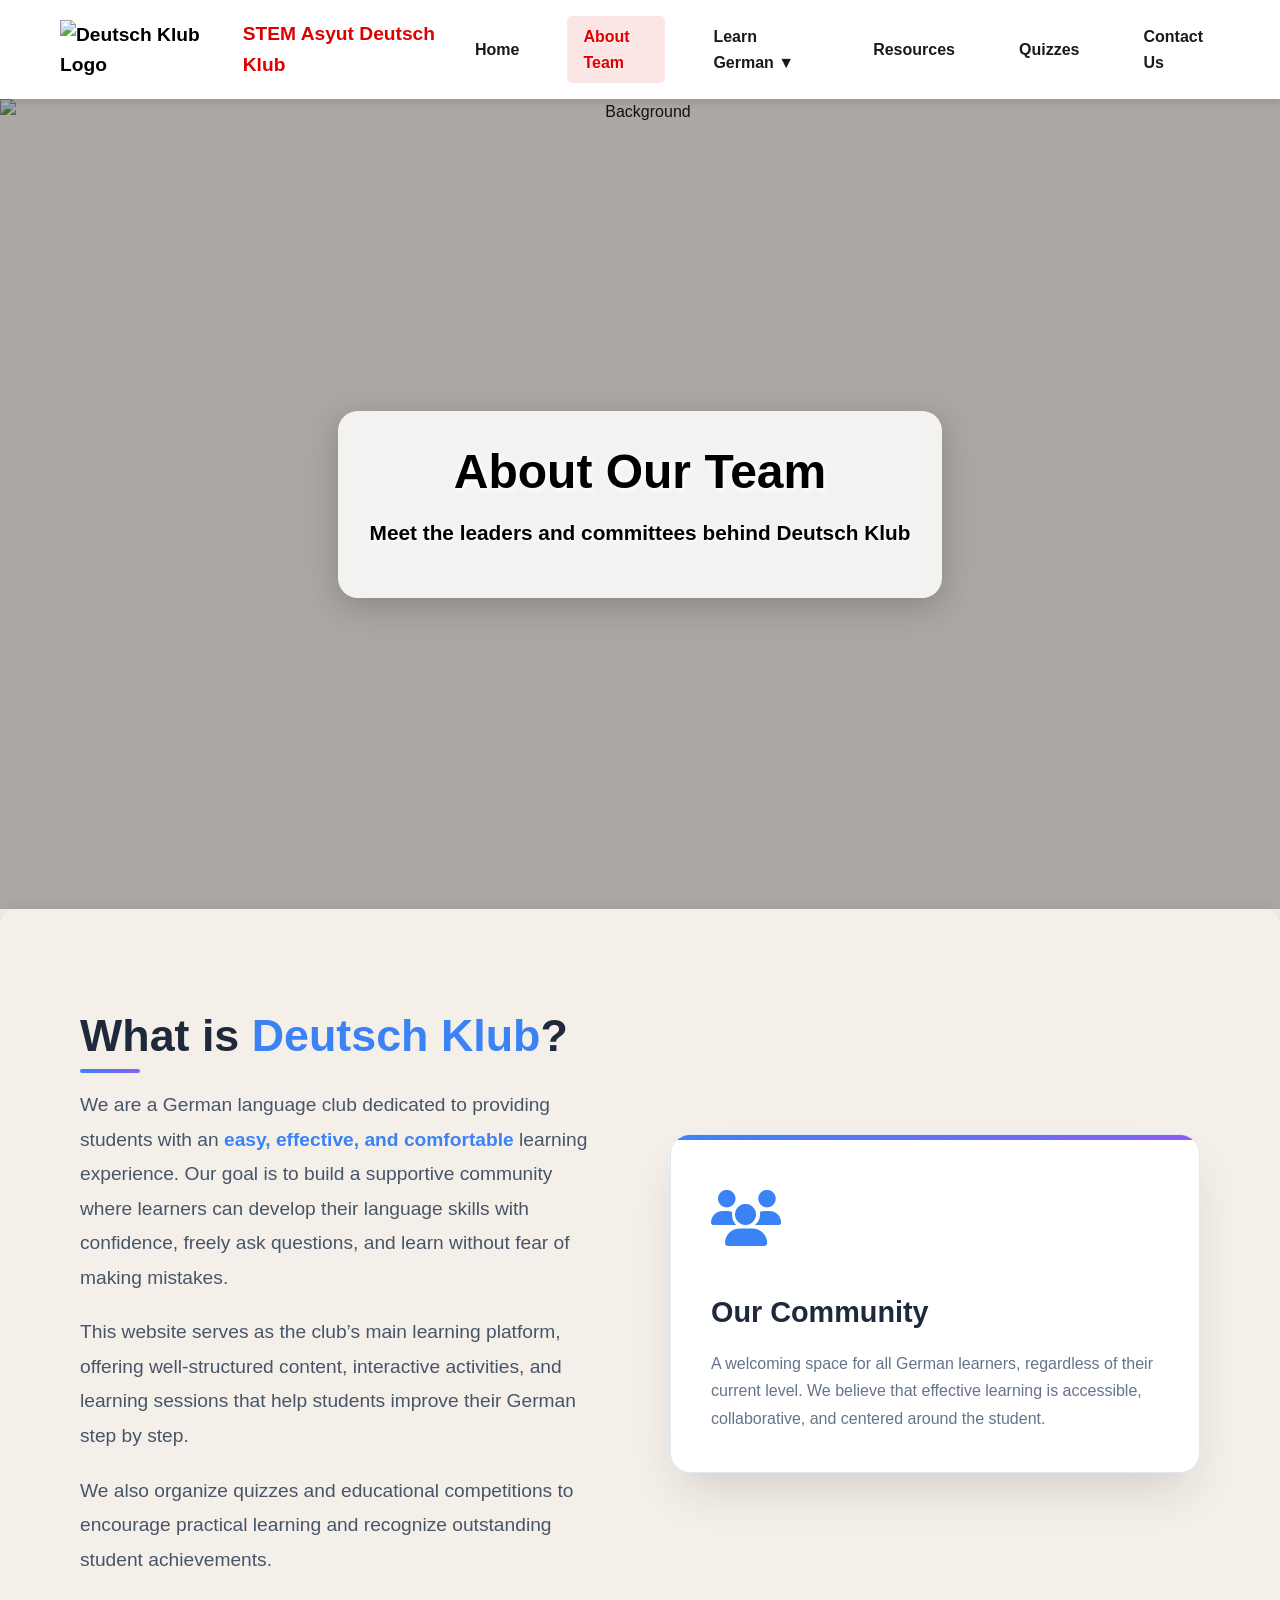
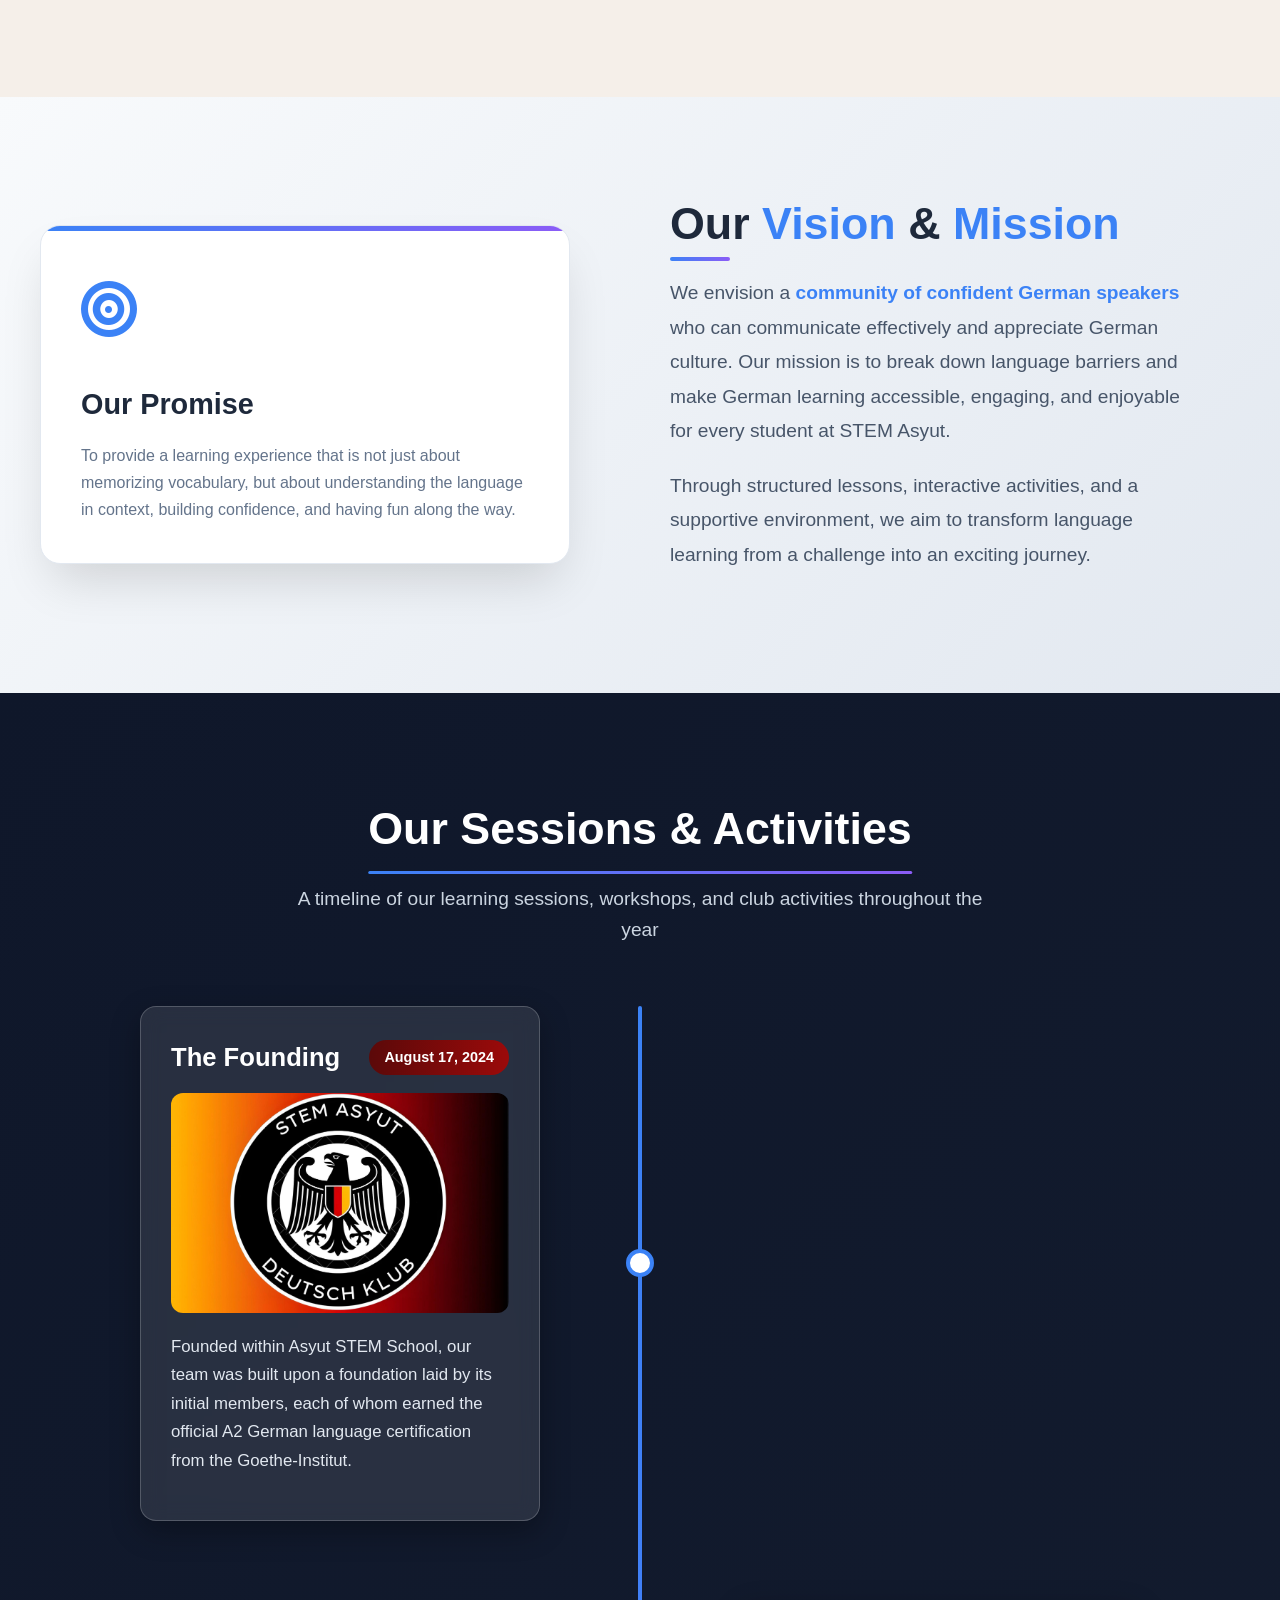
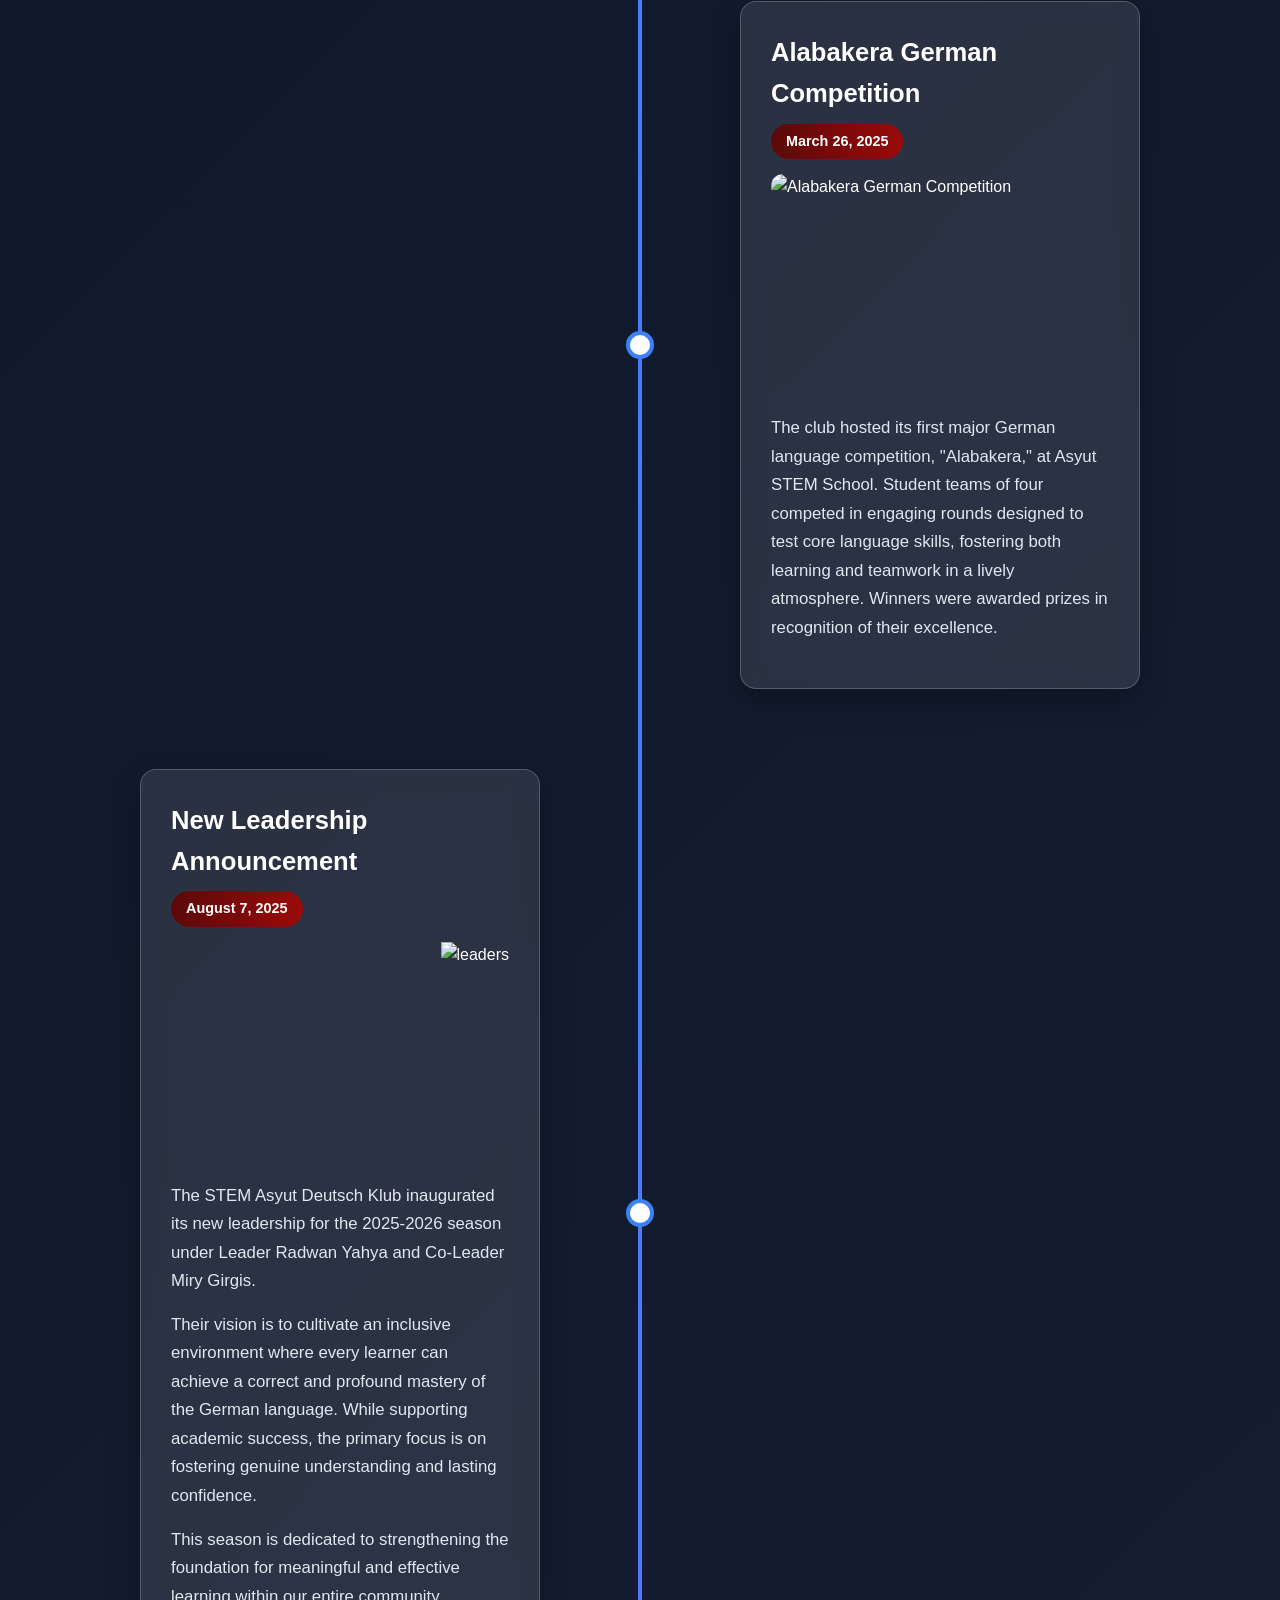
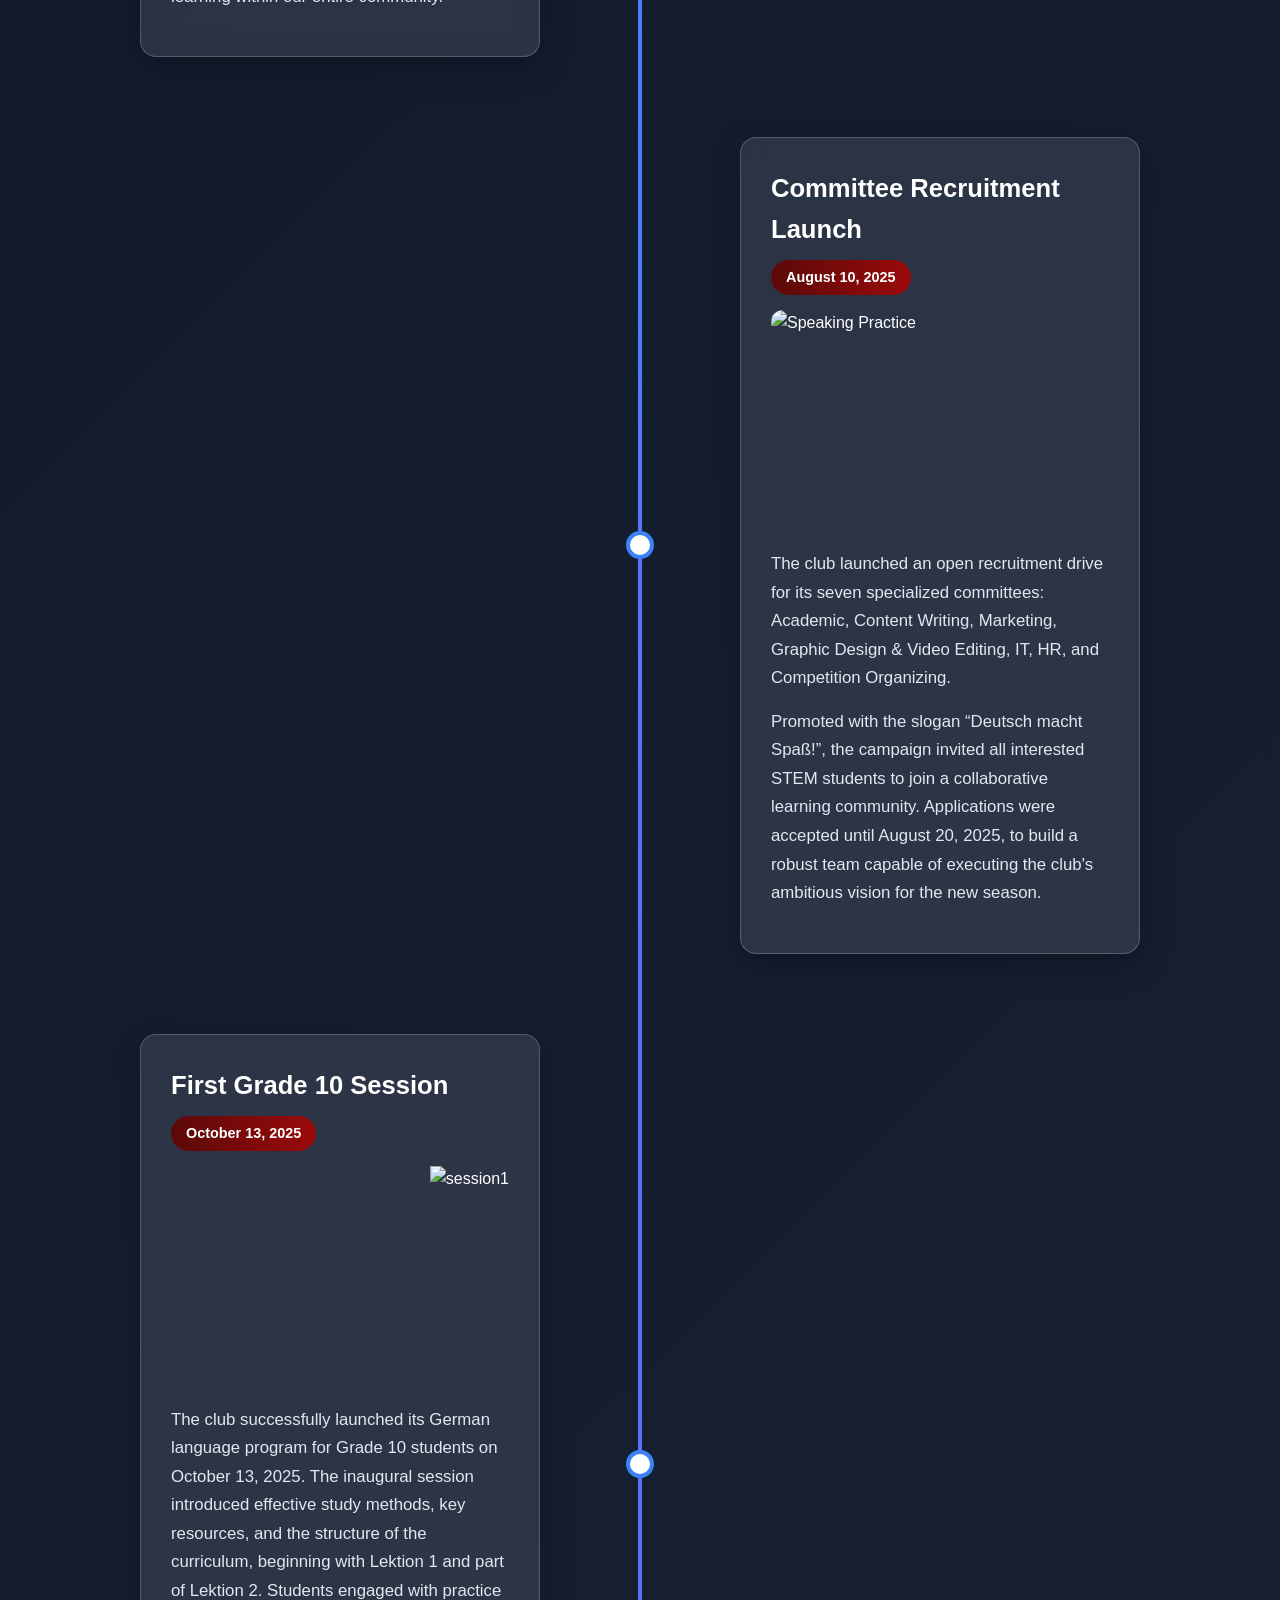
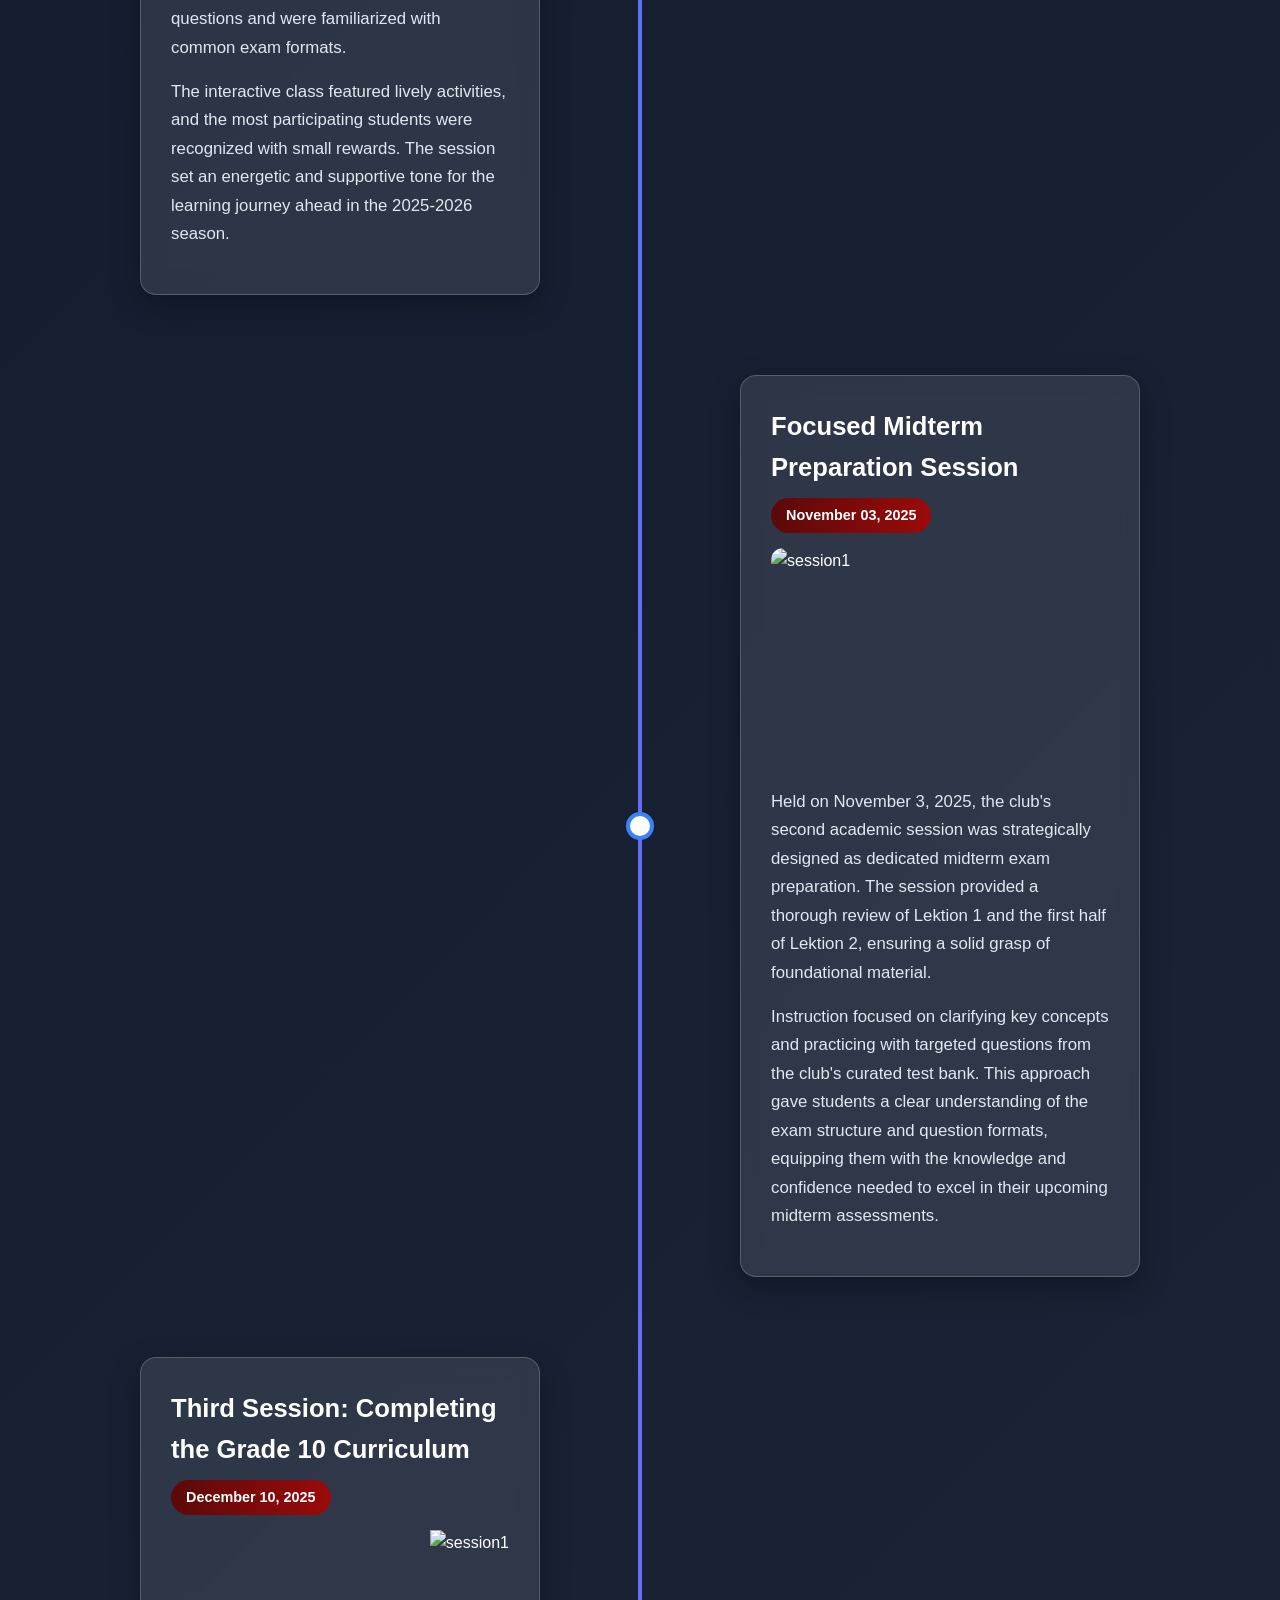
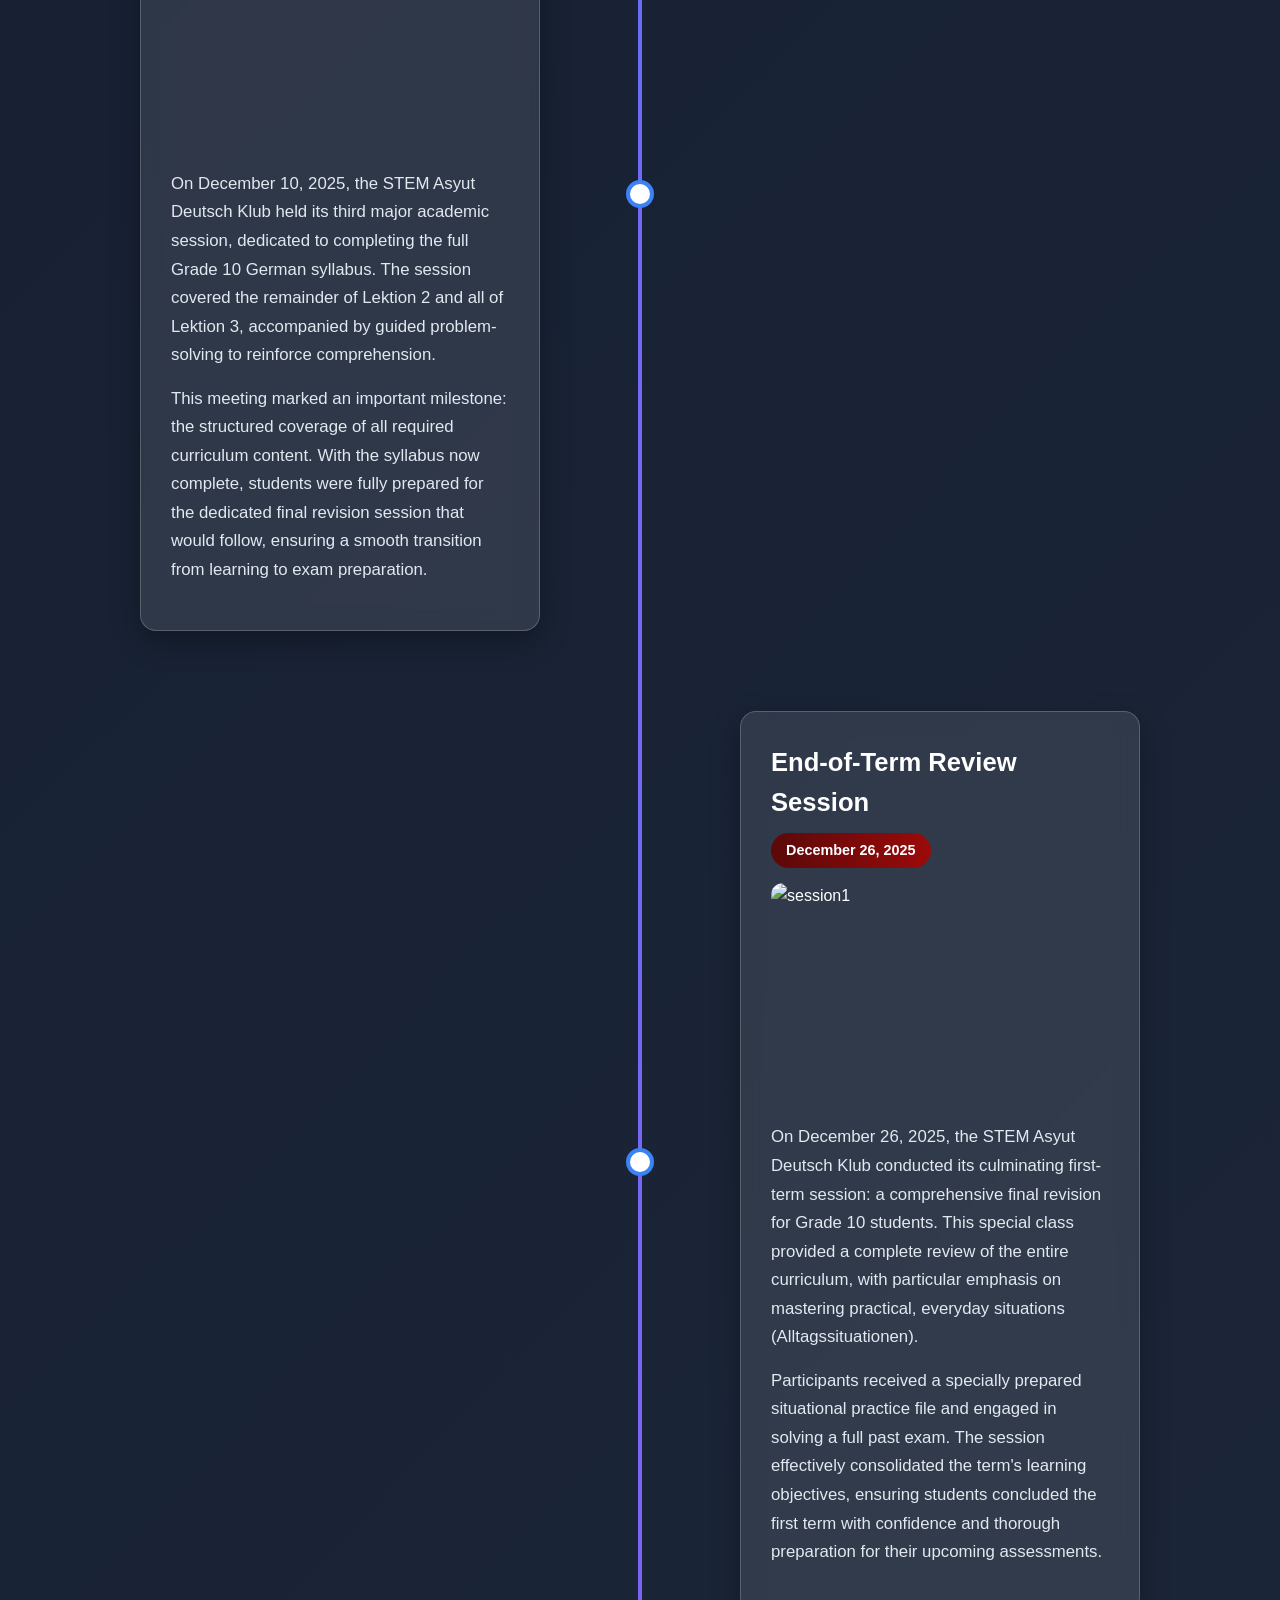
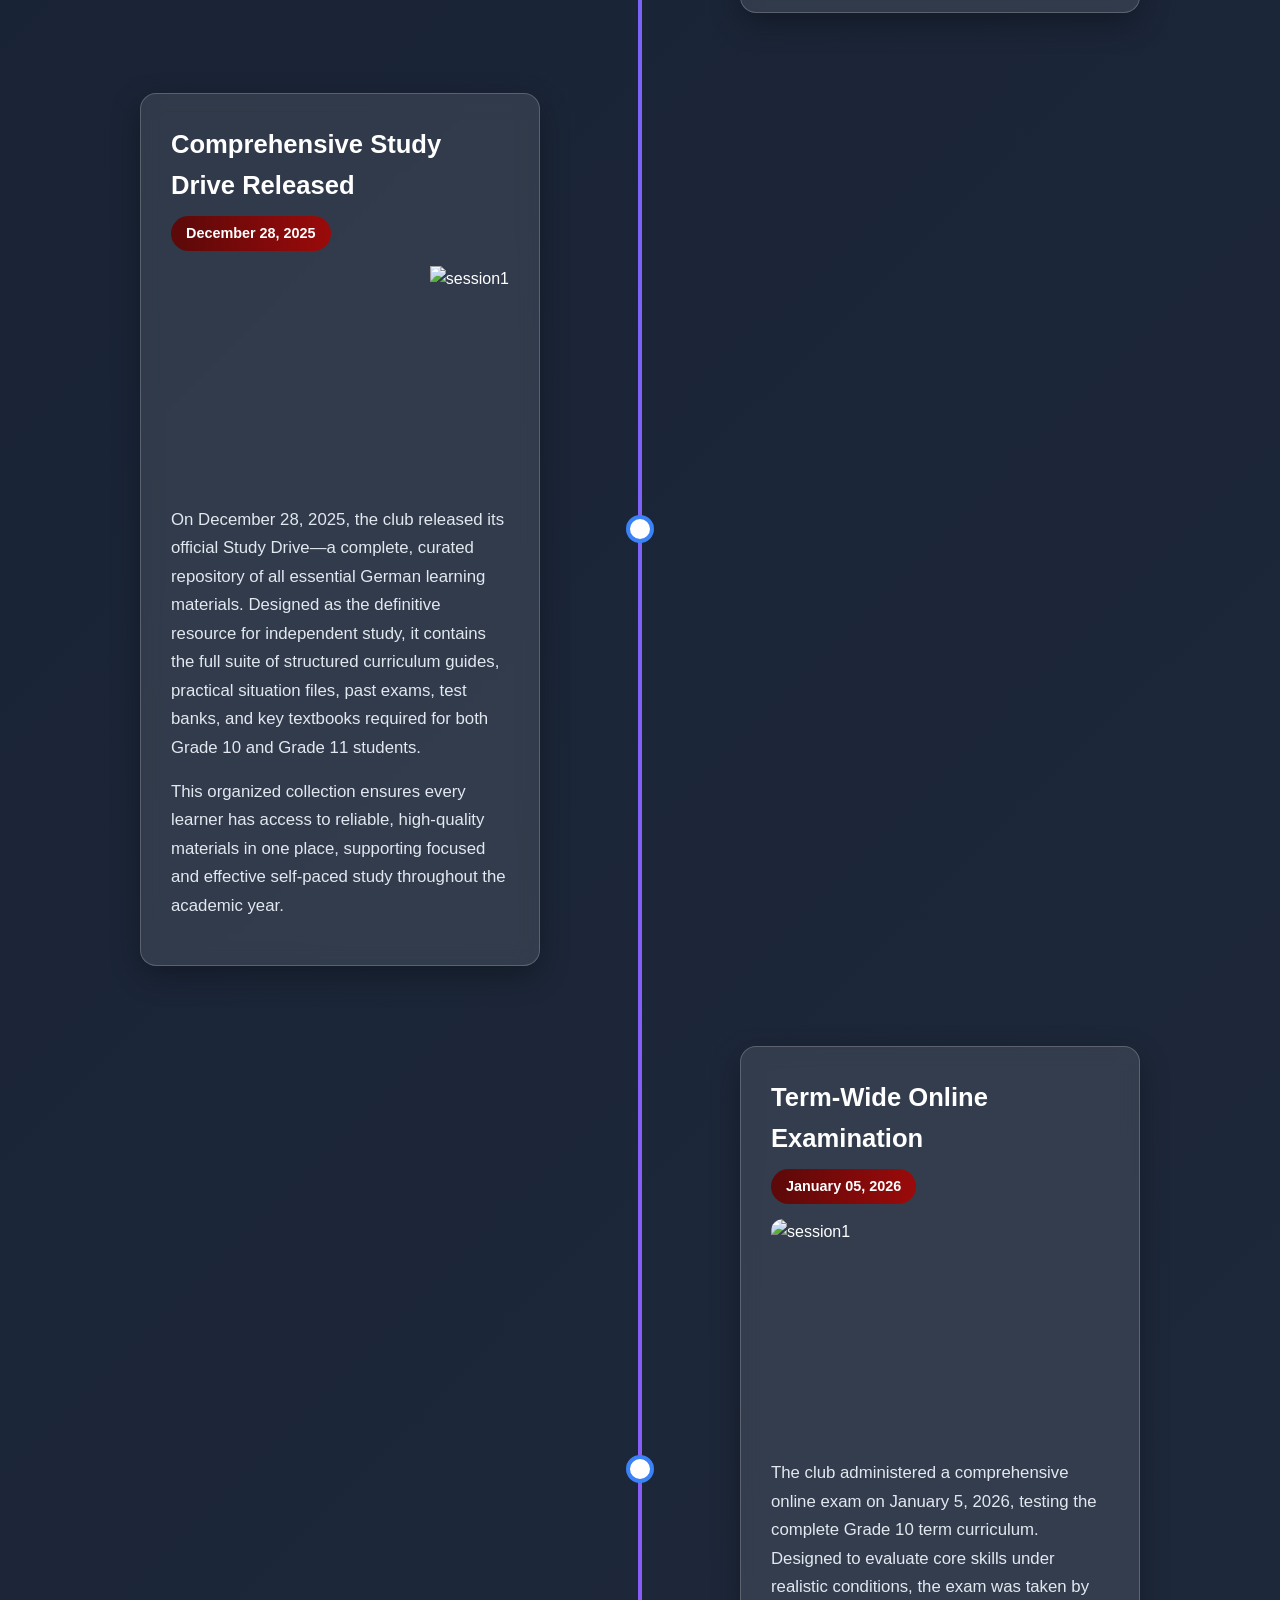
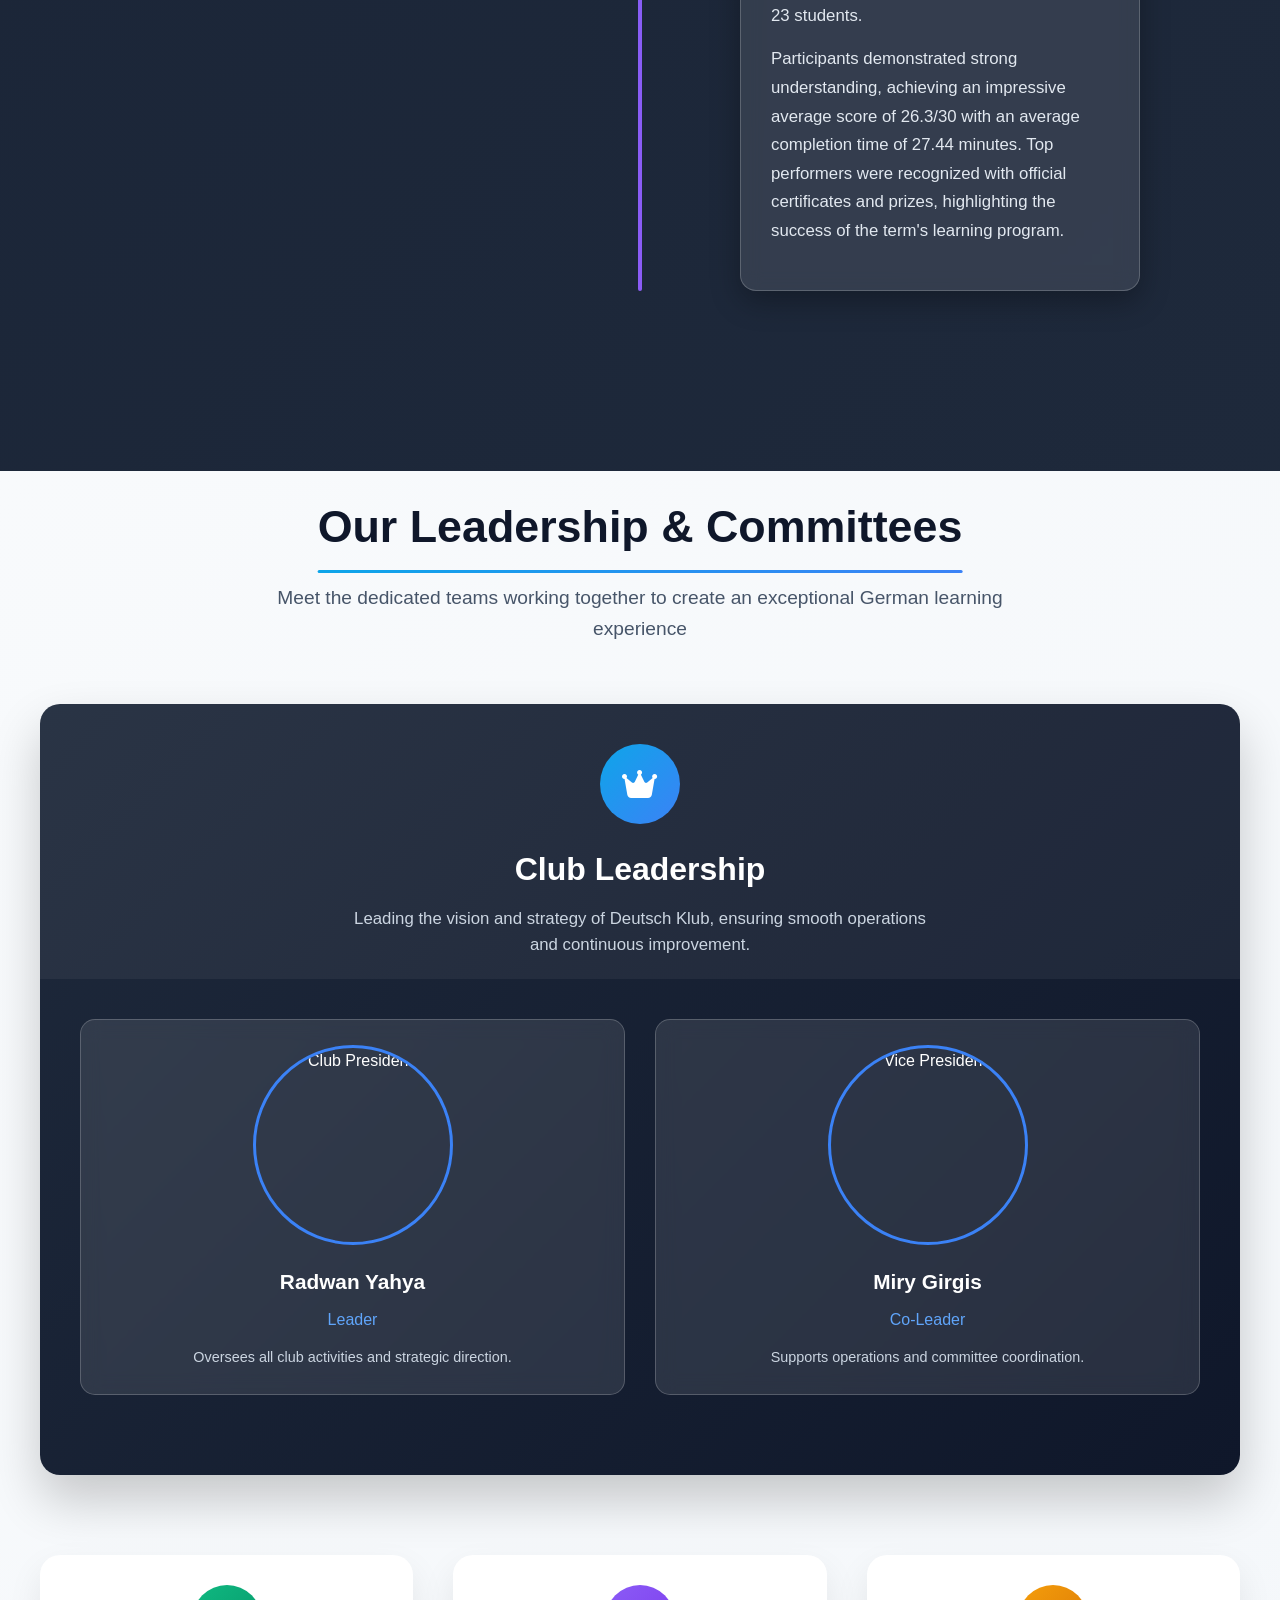
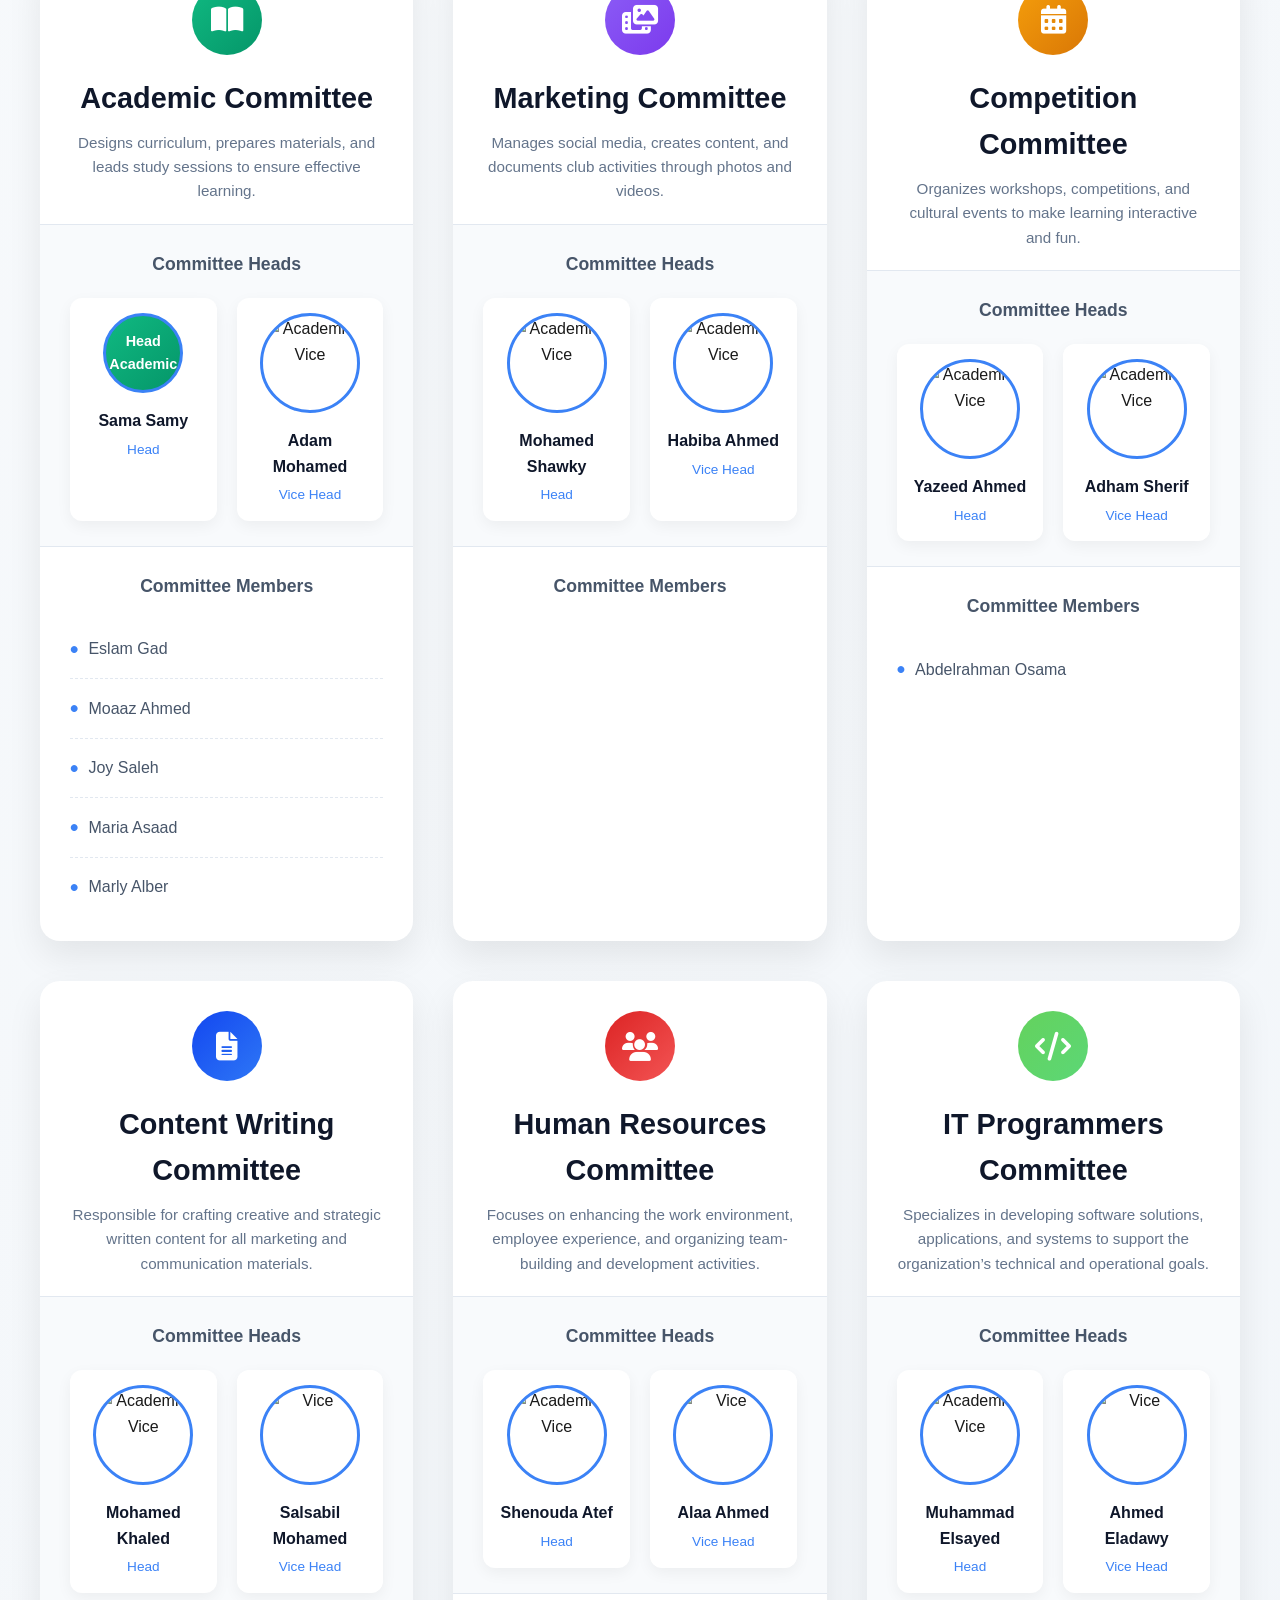
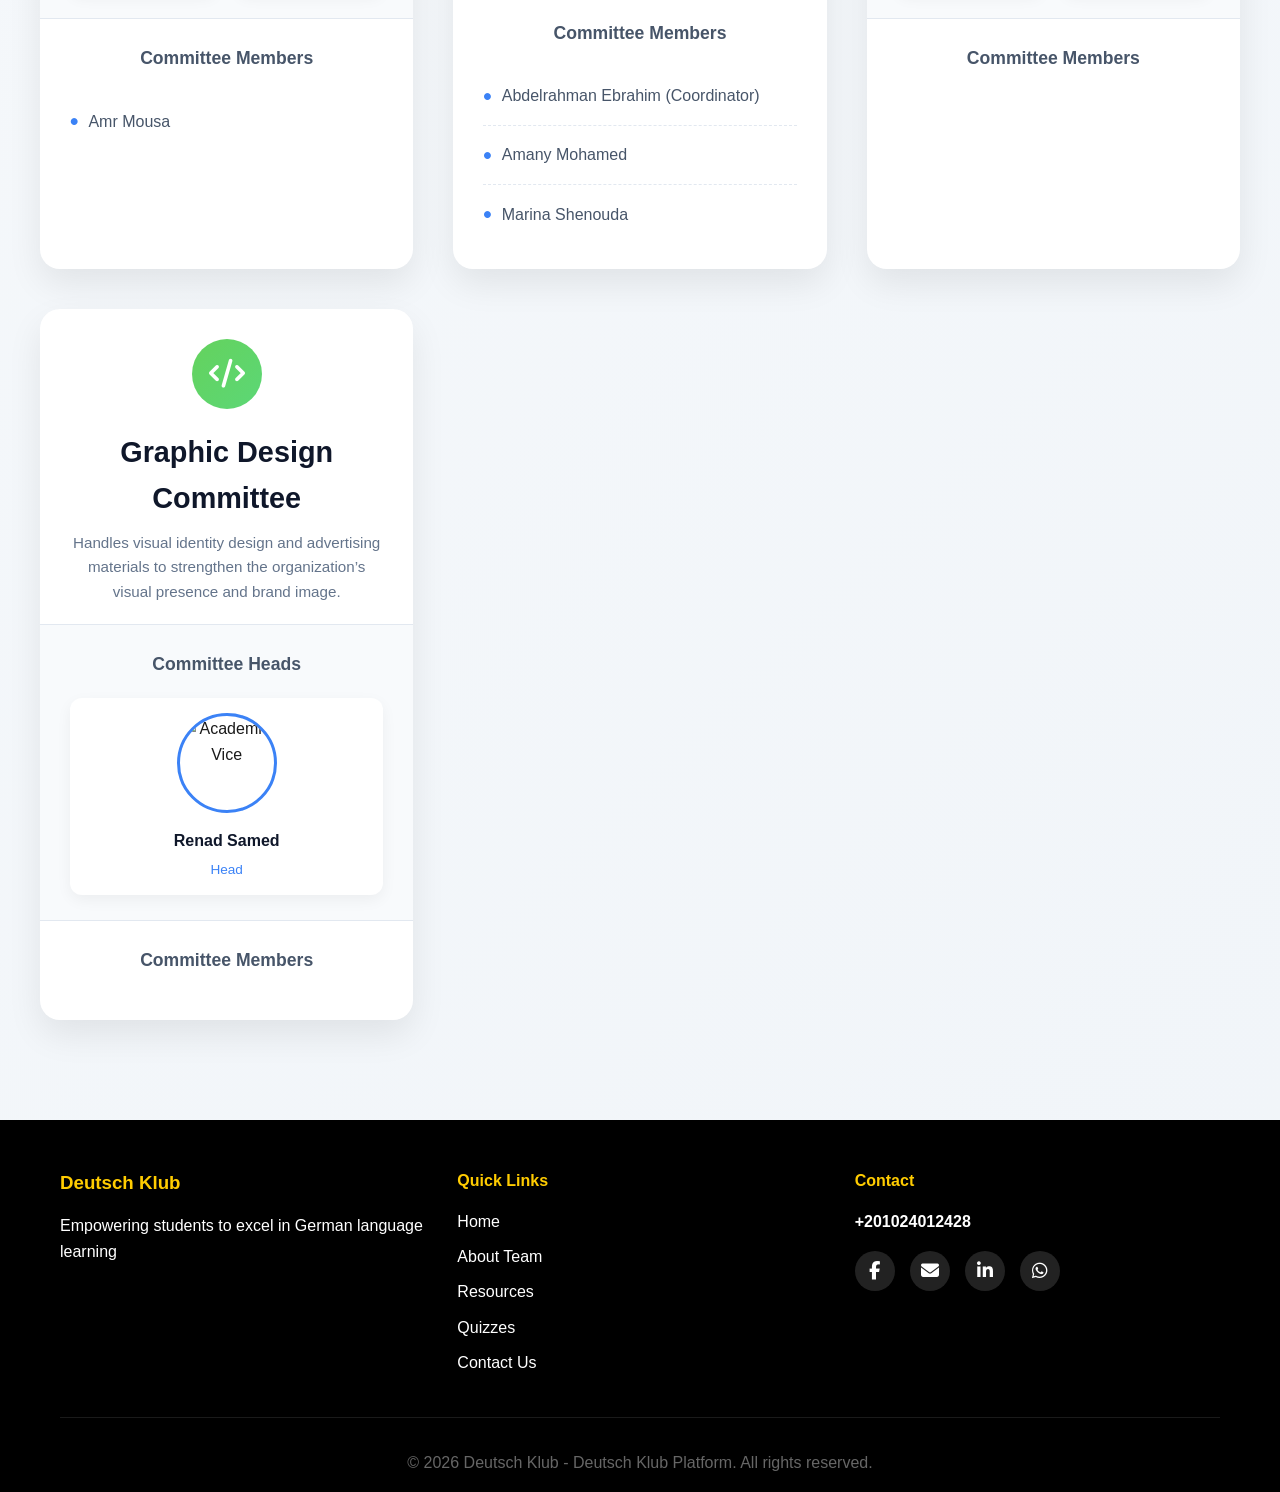
==== pages/about.html @ 467ddcce "Add files via upload" ====
<!DOCTYPE html>
<html lang="en">
<head>
    <meta charset="UTF-8">
    <meta name="viewport" content="width=device-width, initial-scale=1.0">
    <title>About Team - Deutsch Klub</title>
    <link rel="stylesheet" href="../css/style.css">
    <link rel="stylesheet" href="../css/about.css">
    <link rel="icon" type="image/png" href="../images/Logo.png">
    <link rel="stylesheet" href="https://cdnjs.cloudflare.com/ajax/libs/font-awesome/6.5.0/css/all.min.css">
</head>
<body>
    <nav class="navbar">
        <div class="nav-container">
            <div class="nav-logo">
                <img src="../images/Logo.png" alt="Deutsch Klub Logo" class="logo-img">
                <span class="logo-text">STEM Asyut Deutsch Klub</span>
            </div>
            <ul class="nav-menu" id="navMenu">
                <li class="nav-item">
                    <a href="../index.html" class="nav-link">Home</a>
                </li>
                <li class="nav-item">
                    <a href="about.html" class="nav-link active">About Team</a>
                </li>
                <li class="nav-item dropdown">
                    <a href="#" class="nav-link dropdown-toggle">Learn German ▼</a>
                    <ul class="dropdown-menu">
                        <li class="dropdown-item"><a href="Materials.html" class="dropdown-toggle-sub">Materials</a></li>
                        <li class="dropdown-item">
                            <a href="#" class="dropdown-toggle-sub">G10 ▼</a>
                            <ul class="dropdown-submenu">
                                <li class="dropdown-item"><a href="curriculum/g10/semester1/lektionen.html">Semester 1</a></li>
                                <li class="dropdown-item"><a href="curriculum/g10/semester2/lektionen.html">Semester 2</a></li>
                            </ul>
                        </li>
                        <li class="dropdown-item">
                            <a href="#" class="dropdown-toggle-sub">G11 ▼</a>
                            <ul class="dropdown-submenu">
                                <li class="dropdown-item"><a href="curriculum/g11/semester1/lektionen.html">Semester 1</a></li>
                                <li class="dropdown-item"><a href="curriculum/g11/semester2/lektionen.html">Semester 2</a></li>
                            </ul>
                        </li>
                    </ul>
                </li>
                <li class="nav-item"><a href="resources.html" class="nav-link">Resources</a></li>
                <li class="nav-item"><a href="test-banks.html" class="nav-link">Quizzes</a></li>
                <li class="nav-item"><a href="contact.html" class="nav-link">Contact Us</a></li>
            </ul>
            <div class="hamburger" id="hamburger">
                <span></span><span></span><span></span>
            </div>
        </div>
    </nav>


    <section class="hero">
        <div class="hero-background">
            <img src="../images/Bg.png" alt="Background" class="bg-image">
            <div class="overlay"></div>
        </div>
        <div class="hero-content">
            <h1 class="hero-title">About Our Team</h1>
            <p class="hero-subtitle">Meet the leaders and committees behind Deutsch Klub</p>
        </div>
    </section>

        <section class="page-content">
        <!-- Section 1: What is Deutsch Klub? -->
        <section class="story-section" id="what-is">
            <div class="section-container">
                <div class="content-wrapper">
                    <div class="text-content">
                        <h2>What is <span class="highlight">Deutsch Klub</span>?</h2>
                        <p>We are a German language club dedicated to providing students with an <span class="highlight">easy, effective, and comfortable</span> learning experience. Our goal is to build a supportive community where learners can develop their language skills with confidence, freely ask questions, and learn without fear of making mistakes.</p>
                        <p>This website serves as the club’s main learning platform, offering well-structured content, interactive activities, and learning sessions that help students improve their German step by step.</p>
                        <p>We also organize quizzes and educational competitions to encourage practical learning and recognize outstanding student achievements.</p>
                    </div>
                    <div class="visual-content">
                        <div class="visual-box">
                            <div class="visual-icon">
                                <i class="fas fa-users"></i>
                            </div>
                            <h3>Our Community</h3>
                            <p>A welcoming space for all German learners, regardless of their current level. We believe that effective learning is accessible, collaborative, and centered around the student.</p>
                        </div>
                    </div>
                </div>
            </div>
        </section>

        <!-- Section 2: Our Vision & Mission -->
        <section class="story-section" id="vision-mission">
            <div class="section-container">
                <div class="content-wrapper reverse">
                    <div class="text-content">
                        <h2>Our <span class="highlight">Vision</span> & <span class="highlight">Mission</span></h2>
                        <p>We envision a <span class="highlight">community of confident German speakers</span> who can communicate effectively and appreciate German culture. Our mission is to break down language barriers and make German learning accessible, engaging, and enjoyable for every student at STEM Asyut.</p>
                        <p>Through structured lessons, interactive activities, and a supportive environment, we aim to transform language learning from a challenge into an exciting journey.</p>
                    </div>
                    <div class="visual-content">
                        <div class="visual-box">
                            <div class="visual-icon">
                                <i class="fas fa-bullseye"></i>
                            </div>
                            <h3>Our Promise</h3>
                            <p>To provide a learning experience that is not just about memorizing vocabulary, but about understanding the language in context, building confidence, and having fun along the way.</p>
                        </div>
                    </div>
                </div>
            </div>
        </section>
                <!-- Timeline Section: Sessions & Activities -->
        <section class="timeline-section" id="sessions-timeline">
            <div class="timeline-container">
                <h2 class="timeline-title">Our Sessions & Activities</h2>
                <p class="timeline-subtitle">A timeline of our learning sessions, workshops, and club activities throughout the year</p>
                
                <div class="timeline">
                    <!-- Timeline Item 1 -->
                    <div class="timeline-item">
                        <div class="timeline-content">
                            <div class="timeline-header">
                                <h3>The Founding</h3>
                                <span class="timeline-date">August 17, 2024</span>
                            </div>
                            
                            <div class="timeline-image">
                                <!-- Add your image here -->
                                <img src="../IMGs/logo.jpeg" alt="Lektion 3 Session">
                                <!-- <div style="width:100%; height:100%; background: linear-gradient(135deg, #3b82f6, #8b5cf6); display: flex; align-items: center; justify-content: center; color: white; font-size: 1.2rem;">
                                    Session Image 1
                                </div> -->
                            </div>
                            
                            <div class="timeline-description">
                                <p>Founded within Asyut STEM School, our team was built upon a foundation laid by its initial members, each of whom earned the official A2 German language certification from the Goethe-Institut.</p>
                                
                            </div>
                        </div>
                    </div>
                    
                    <!-- Timeline Item 2 -->
                    <div class="timeline-item">
                        <div class="timeline-content">
                            <div class="timeline-header">
                                <h3>Alabakera German Competition</h3>
                                <span class="timeline-date">March 26, 2025</span>
                            </div>
                            
                            <div class="timeline-image">
                                <!-- Add your image here -->
                                <img src="../images/Abakera Comp.jpeg" alt="Alabakera German Competition">
                                <!-- <div style="width:100%; height:100%; background: linear-gradient(135deg, #10b981, #3b82f6); display: flex; align-items: center; justify-content: center; color: white; font-size: 1.2rem;">
                                    Session Image 2
                                </div> -->
                            </div>
                            
                            <div class="timeline-description">
                                <p>The club hosted its first major German language competition, "Alabakera," at Asyut STEM School. Student teams of four competed in engaging rounds designed to test core language skills, fostering both learning and teamwork in a lively atmosphere. Winners were awarded prizes in recognition of their excellence.</p>
                            </div>
                        </div>
                    </div>
                    
                    <!-- Timeline Item 3 -->
                    <div class="timeline-item">
                        <div class="timeline-content">
                            <div class="timeline-header">
                                <h3 align="left">New Leadership Announcement</h3>
                                <span class="timeline-date">August 7, 2025</span>
                            </div>
                            
                            <div class="timeline-image">
                                <!-- Add your image here -->
                                <img src="../images/leaders.png" alt="leaders">
                                <!-- <div style="width:100%; height:100%; background: linear-gradient(135deg, #8b5cf6, #ec4899); display: flex; align-items: center; justify-content: center; color: white; font-size: 1.2rem;">
                                    Session Image 3
                                </div> -->
                            </div>
                            
                            <div class="timeline-description">
                                <p>The STEM Asyut Deutsch Klub inaugurated its new leadership for the 2025-2026 season under Leader Radwan Yahya and Co-Leader Miry Girgis.</p>
                                <p>Their vision is to cultivate an inclusive environment where every learner can achieve a correct and profound mastery of the German language. While supporting academic success, the primary focus is on fostering genuine understanding and lasting confidence.</p>
                                <p>This season is dedicated to strengthening the foundation for meaningful and effective learning within our entire community.</p>
                            </div>
                        </div>
                    </div>
                    
                    <!-- Timeline Item 4 -->
                    <div class="timeline-item">
                        <div class="timeline-content">
                            <div class="timeline-header">
                                <h3>Committee Recruitment Launch</h3>
                                <span class="timeline-date">August 10, 2025</span>
                            </div>
                            
                            <div class="timeline-image">
                                <!-- Add your image here -->
                                <img src="../images/Hiring.jpeg" alt="Speaking Practice">
                                <!-- <div style="width:100%; height:100%; background: linear-gradient(135deg, #f59e0b, #ef4444); display: flex; align-items: center; justify-content: center; color: white; font-size: 1.2rem;">
                                    Session Image 4
                                </div> -->
                            </div>
                            
                            <div class="timeline-description">
                                <p>The club launched an open recruitment drive for its seven specialized committees: Academic, Content Writing, Marketing, Graphic Design & Video Editing, IT, HR, and Competition Organizing.</p>
                                <p>Promoted with the slogan “Deutsch macht Spaß!”, the campaign invited all interested STEM students to join a collaborative learning community. Applications were accepted until August 20, 2025, to build a robust team capable of executing the club's ambitious vision for the new season.</p>
                            </div>
                        </div>
                    </div>
                    
                    <!-- Timeline Item 5 -->
                    <div class="timeline-item">
                        <div class="timeline-content">
                            <div class="timeline-header">
                                <h3>First Grade 10 Session</h3>
                                <span class="timeline-date">October 13, 2025</span>
                            </div>
                            
                            <div class="timeline-image">
                                <!-- Add your image here -->
                                <img src="../images/session1.jpeg" alt="session1">
                                <!-- <div style="width:100%; height:100%; background: linear-gradient(135deg, #06b6d4, #3b82f6); display: flex; align-items: center; justify-content: center; color: white; font-size: 1.2rem;">
                                    Session Image 5
                                </div> -->
                            </div>
                            
                            <div class="timeline-description">
                                <p>The club successfully launched its German language program for Grade 10 students on October 13, 2025. The inaugural session introduced effective study methods, key resources, and the structure of the curriculum, beginning with Lektion 1 and part of Lektion 2. Students engaged with practice questions and were familiarized with common exam formats.</p>
                                <p>The interactive class featured lively activities, and the most participating students were recognized with small rewards. The session set an energetic and supportive tone for the learning journey ahead in the 2025-2026 season.</p>
                            </div>
                        </div>
                    </div>
                    <!-- Timeline Item 6 -->
                    <div class="timeline-item">
                        <div class="timeline-content">
                            <div class="timeline-header">
                                <h3>Focused Midterm Preparation Session </h3>
                                <span class="timeline-date">November 03, 2025</span>
                            </div>
                            
                            <div class="timeline-image">
                                <!-- Add your image here -->
                                <img src="../images/session2.jpeg" alt="session1">
                                <!-- <div style="width:100%; height:100%; background: linear-gradient(135deg, #06b6d4, #3b82f6); display: flex; align-items: center; justify-content: center; color: white; font-size: 1.2rem;">
                                    Session Image 5
                                </div> -->
                            </div>
                            
                            <div class="timeline-description">
                                <p>Held on November 3, 2025, the club's second academic session was strategically designed as dedicated midterm exam preparation. The session provided a thorough review of Lektion 1 and the first half of Lektion 2, ensuring a solid grasp of foundational material.</p>
                                <p>Instruction focused on clarifying key concepts and practicing with targeted questions from the club's curated test bank. This approach gave students a clear understanding of the exam structure and question formats, equipping them with the knowledge and confidence needed to excel in their upcoming midterm assessments.</p>
                            </div>
                        </div>
                    </div>
                    <!-- Timeline Item 7 -->
                    <div class="timeline-item">
                        <div class="timeline-content">
                            <div class="timeline-header">
                                <h3 align="left">Third Session: Completing the Grade 10 Curriculum</h3>
                                <span class="timeline-date">December 10, 2025</span>
                            </div>
                            
                            <div class="timeline-image">
                                <!-- Add your image here -->
                                <img src="../images/session3.jpeg" alt="session1">
                                <!-- <div style="width:100%; height:100%; background: linear-gradient(135deg, #06b6d4, #3b82f6); display: flex; align-items: center; justify-content: center; color: white; font-size: 1.2rem;">
                                    Session Image 5
                                </div> -->
                            </div>
                            
                            <div class="timeline-description">
                                <p>On December 10, 2025, the STEM Asyut Deutsch Klub held its third major academic session, dedicated to completing the full Grade 10 German syllabus. The session covered the remainder of Lektion 2 and all of Lektion 3, accompanied by guided problem-solving to reinforce comprehension.</p>
                                <p>This meeting marked an important milestone: the structured coverage of all required curriculum content. With the syllabus now complete, students were fully prepared for the dedicated final revision session that would follow, ensuring a smooth transition from learning to exam preparation.</p>
                            </div>
                        </div>
                    </div>
                    <!-- Timeline Item 7 -->
                    <div class="timeline-item">
                        <div class="timeline-content">
                            <div class="timeline-header">
                                <h3 align="left">End-of-Term Review Session</h3>
                                <span class="timeline-date">December 26, 2025</span>
                            </div>
                            
                            <div class="timeline-image">
                                <!-- Add your image here -->
                                <img src="../images/session4.jpeg" alt="session1">
                                <!-- <div style="width:100%; height:100%; background: linear-gradient(135deg, #06b6d4, #3b82f6); display: flex; align-items: center; justify-content: center; color: white; font-size: 1.2rem;">
                                    Session Image 5
                                </div> -->
                            </div>
                            
                            <div class="timeline-description">
                                <p>On December 26, 2025, the STEM Asyut Deutsch Klub conducted its culminating first-term session: a comprehensive final revision for Grade 10 students. This special class provided a complete review of the entire curriculum, with particular emphasis on mastering practical, everyday situations (Alltagssituationen).</p>
                                <p>Participants received a specially prepared situational practice file and engaged in solving a full past exam. The session effectively consolidated the term's learning objectives, ensuring students concluded the first term with confidence and thorough preparation for their upcoming assessments.</p>
                            </div>
                        </div>
                    </div>
                    <!-- Timeline Item 7 -->
                    <div class="timeline-item">
                        <div class="timeline-content">
                            <div class="timeline-header">
                                <h3 align="left">Comprehensive Study Drive Released</h3>
                                <span class="timeline-date">December 28, 2025</span>
                            </div>
                            
                            <div class="timeline-image">
                                <!-- Add your image here -->
                                <img src="../images/study drive.jpeg" alt="session1">
                                <!-- <div style="width:100%; height:100%; background: linear-gradient(135deg, #06b6d4, #3b82f6); display: flex; align-items: center; justify-content: center; color: white; font-size: 1.2rem;">
                                    Session Image 5
                                </div> -->
                            </div>
                            
                            <div class="timeline-description">
                                <p>On December 28, 2025, the club released its official Study Drive—a complete, curated repository of all essential German learning materials. Designed as the definitive resource for independent study, it contains the full suite of structured curriculum guides, practical situation files, past exams, test banks, and key textbooks required for both Grade 10 and Grade 11 students.</p>
                                <p>This organized collection ensures every learner has access to reliable, high-quality materials in one place, supporting focused and effective self-paced study throughout the academic year.</p>
                            </div>
                        </div>
                    </div>
                    <!-- Timeline Item 7 -->
                    <div class="timeline-item">
                        <div class="timeline-content">
                            <div class="timeline-header">
                                <h3 align="left">Term-Wide Online Examination</h3>
                                <span class="timeline-date">January 05, 2026</span>
                            </div>
                            
                            <div class="timeline-image">
                                <!-- Add your image here -->
                                <img src="../images/Quiz.jpeg" alt="session1">
                                <!-- <div style="width:100%; height:100%; background: linear-gradient(135deg, #06b6d4, #3b82f6); display: flex; align-items: center; justify-content: center; color: white; font-size: 1.2rem;">
                                    Session Image 5
                                </div> -->
                            </div>
                            
                            <div class="timeline-description">
                                <p>The club administered a comprehensive online exam on January 5, 2026, testing the complete Grade 10 term curriculum. Designed to evaluate core skills under realistic conditions, the exam was taken by 23 students.</p>
                                <p>Participants demonstrated strong understanding, achieving an impressive average score of 26.3/30 with an average completion time of 27.44 minutes. Top performers were recognized with official certificates and prizes, highlighting the success of the term's learning program.</p>
                            </div>
                        </div>
                    </div>
                </div>
            </div>
        </section>

                <!-- Team & Committees Section -->
        <section class="team-section" id="our-team">
            <div class="team-container">
                <h2 class="team-title">Our Leadership & Committees</h2>
                <p class="team-subtitle">Meet the dedicated teams working together to create an exceptional German learning experience</p>
                
                <!-- Leadership Section -->
                <div class="leadership-section" id="leadership">
                    <div class="leadership-card">
                        <div class="leadership-header">
                            <div class="leadership-icon">
                                <i class="fas fa-crown"></i>
                            </div>
                            <h3 class="leadership-name">Club Leadership</h3>
                            <p class="leadership-description">Leading the vision and strategy of Deutsch Klub, ensuring smooth operations and continuous improvement.</p>
                        </div>
                        
                        <div class="leadership-body">
                            <!-- Main Leaders -->
                            <div class="leaders-main-grid">
                                <!-- Head -->
                                <div class="leader-main-card">
                                    <!-- Add Head photo here -->
                                    <img src="../images/team/Radwan.jpeg" alt="Club President" class="leader-main-image">
                                    <!-- <div class="leader-main-placeholder">
                                        Head
                                    </div> -->
                                    <h4 class="leader-main-name">Radwan Yahya</h4>
                                    <p class="leader-main-role">Leader</p>
                                    <p class="leader-main-bio">Oversees all club activities and strategic direction.</p>
                                </div>
                                
                                <!-- Vice Head -->
                                <div class="leader-main-card">
                                    <!-- Add Vice Head photo here -->
                                    <img src="../images/team/Co-Leader.jpeg" alt="Vice President" class="leader-main-image">
                                    <!-- <div class="leader-main-placeholder">
                                        Vice Head
                                    </div> -->
                                    <h4 class="leader-main-name">Miry Girgis</h4>
                                    <p class="leader-main-role">Co-Leader</p>
                                    <p class="leader-main-bio">Supports operations and committee coordination.</p>
                                </div>
                            </div>
                        </div>
                    </div>
                </div>
                
                <!-- Committees Grid -->
                <div class="committee-cards">
                    <!-- Academic Committee -->
                    <div class="committee-card" id="academic-committee">
                        <div class="committee-header">
                            <div class="committee-icon" style="background: linear-gradient(135deg, #10b981, #059669);">
                                <i class="fas fa-book-open"></i>
                            </div>
                            <h3 class="committee-name">Academic Committee</h3>
                            <p class="committee-description">Designs curriculum, prepares materials, and leads study sessions to ensure effective learning.</p>
                        </div>
                        
                        <div class="committee-leaders">
                            <h4 class="leaders-title">Committee Heads</h4>
                            <div class="leaders-grid">
                                <!-- Head -->
                                <div class="leader-card">
                                    <!-- Add photo here -->
                                    <!-- <img src="../images/team/academic-head.jpg" alt="Academic Head" class="leader-image"> -->
                                    <div class="placeholder-image" style="background: linear-gradient(135deg, #10b981, #059669);">
                                        Head Academic
                                    </div>
                                    <h5 class="leader-name">Sama Samy</h5>
                                    <p class="leader-role">Head</p>
                                </div>
                                
                                <!-- Vice Head -->
                                <div class="leader-card">
                                    <!-- Add photo here -->
                                    <img src="../images/team/academic-vice.jpeg" alt="Academic Vice" class="leader-image">
                                    <!-- <div class="placeholder-image" style="background: linear-gradient(135deg, #10b981, #059669);">
                                        Vice
                                    </div> -->
                                    <h5 class="leader-name">Adam Mohamed</h5>
                                    <p class="leader-role">Vice Head</p>
                                </div>
                            </div>
                        </div>
                        
                        <div class="committee-members">
                            <h4 class="members-title">Committee Members</h4>
                            <ul class="members-list">
                                <li class="member-item">Eslam Gad</li>
                                <li class="member-item">Moaaz Ahmed</li>
                                <li class="member-item">Joy Saleh</li>
                                <li class="member-item">Maria Asaad</li>
                                <li class="member-item">Marly Alber</li>
                                <!-- Add more members as bullet points -->
                            </ul>
                        </div>
                    </div>
                    
                    <!-- Media Committee -->
                    <div class="committee-card" id="media-committee">
                        <div class="committee-header">
                            <div class="committee-icon" style="background: linear-gradient(135deg, #8b5cf6, #7c3aed);">
                                <i class="fas fa-photo-video"></i>
                            </div>
                            <h3 class="committee-name">Marketing Committee</h3>
                            <p class="committee-description">Manages social media, creates content, and documents club activities through photos and videos.</p>
                        </div>
                        
                        <div class="committee-leaders">
                            <h4 class="leaders-title">Committee Heads</h4>
                            <div class="leaders-grid">
                                <div class="leader-card">
                                    <!-- Add photo here -->
                                    <img src="../images/team/marketing.jpeg" alt="Academic Vice" class="leader-image">
                                    <!-- <div class="placeholder-image" style="background: linear-gradient(135deg, #8b5cf6, #7c3aed);">
                                        Head
                                    </div> -->
                                    <h5 class="leader-name">Mohamed Shawky</h5>
                                    <p class="leader-role">Head</p>
                                </div>
                                
                                <div class="leader-card">
                                    <!-- Add photo here -->
                                    <img src="../images/team/M-vice.jpeg" alt="Academic Vice" class="leader-image">
                                    <!-- <div class="placeholder-image" style="background: linear-gradient(135deg, #8b5cf6, #7c3aed);">
                                        Vice
                                    </div> -->
                                    <h5 class="leader-name">Habiba Ahmed</h5>
                                    <p class="leader-role">Vice Head</p>
                                </div>
                            </div>
                        </div>
                        
                        <div class="committee-members">
                            <h4 class="members-title">Committee Members</h4>
                            <ul class="members-list">
                                <!-- <li class="member-item">Karim Ali</li>
                                <li class="member-item">Rana Samir</li>
                                <li class="member-item">Mohamed Ashraf</li>
                                <li class="member-item">Salma Ahmed</li>
                                Add more members as bullet points -->
                            </ul>
                        </div>
                    </div>
                    
                    <!-- Competition Committee -->
                    <div class="committee-card" id="events-committee">
                        <div class="committee-header">
                            <div class="committee-icon" style="background: linear-gradient(135deg, #f59e0b, #d97706);">
                                <i class="fas fa-calendar-alt"></i>
                            </div>
                            <h3 class="committee-name">Competition Committee</h3>
                            <p class="committee-description">Organizes workshops, competitions, and cultural events to make learning interactive and fun.</p>
                        </div>
                        
                        <div class="committee-leaders">
                            <h4 class="leaders-title">Committee Heads</h4>
                            <div class="leaders-grid">
                                <div class="leader-card">
                                    <img src="../images/team/head-comp.jpeg" alt="Academic Vice" class="leader-image">
                                    <!-- <div class="placeholder-image" style="background: linear-gradient(135deg, #f59e0b, #d97706);">
                                        Head
                                    </div> -->
                                    <h5 class="leader-name">Yazeed Ahmed</h5>
                                    <p class="leader-role">Head</p>
                                </div>
                                
                                <div class="leader-card">
                                    <img src="../images/team/vice-comp.jpeg" alt="Academic Vice" class="leader-image">
                                    <!-- <div class="placeholder-image" style="background: linear-gradient(135deg, #f59e0b, #d97706);">
                                        Vice
                                    </div> -->
                                    <h5 class="leader-name">Adham Sherif</h5>
                                    <p class="leader-role">Vice Head</p>
                                </div>
                            </div>
                        </div>
                        
                        <div class="committee-members">
                            <h4 class="members-title">Committee Members</h4>
                            <ul class="members-list">
                                <li class="member-item">Abdelrahman Osama</li>
                                <!-- Add more members as bullet points -->
                            </ul>
                        </div>
                    </div>
                    <!-- Content Writing Committee -->
                    <div class="committee-card" id="events-committee">
                        <div class="committee-header">
                            <div class="committee-icon" style="background: linear-gradient(135deg, #1347f0, #2e77f6);">
                                <i class="fas fa-file-alt"></i>
                            </div>
                            <h3 class="committee-name">Content Writing Committee</h3>
                            <p class="committee-description">Responsible for crafting creative and strategic written content for all marketing and communication materials.</p>
                        </div>
                        
                        <div class="committee-leaders">
                            <h4 class="leaders-title">Committee Heads</h4>
                            <div class="leaders-grid">
                                <div class="leader-card">
                                    <img src="../images/team/Cw.jpeg" alt="Academic Vice" class="leader-image">
                                    <!-- <div class="placeholder-image" style="background: linear-gradient(135deg, #f59e0b, #d97706);">
                                        Head
                                    </div> -->
                                    <h5 class="leader-name">Mohamed Khaled</h5>
                                    <p class="leader-role">Head</p>
                                </div>
                                
                                <div class="leader-card">
                                    <img src="../images/team/CW-vice.jpeg" alt=" Vice" class="leader-image">
                                    <!-- <div class="placeholder-image" style="background: linear-gradient(135deg, #f59e0b, #d97706);">
                                        Vice
                                    </div> -->
                                    <h5 class="leader-name">Salsabil Mohamed</h5>
                                    <p class="leader-role">Vice Head</p>
                                </div>
                            </div>
                        </div>
                        
                        <div class="committee-members">
                            <h4 class="members-title">Committee Members</h4>
                            <ul class="members-list">
                                <li class="member-item">Amr Mousa</li>
                                <!-- Add more members as bullet points -->
                            </ul>
                        </div>
                    </div>
                    <!-- Human Resources Committee -->
                    <div class="committee-card" id="events-committee">
                        <div class="committee-header">
                            <div class="committee-icon" style="background: linear-gradient(135deg, #dc2424, #f35454);">
                                <i class="fas fa-users"></i>
                            </div>
                            <h3 class="committee-name">Human Resources Committee</h3>
                            <p class="committee-description">Focuses on enhancing the work environment, employee experience, and organizing team-building and development activities.</p>
                        </div>
                        
                        <div class="committee-leaders">
                            <h4 class="leaders-title">Committee Heads</h4>
                            <div class="leaders-grid">
                                <div class="leader-card">
                                    <img src="../images/team/HR.jpeg" alt="Academic Vice" class="leader-image">
                                    <!-- <div class="placeholder-image" style="background: linear-gradient(135deg, #f59e0b, #d97706);">
                                        Head
                                    </div> -->
                                    <h5 class="leader-name">Shenouda Atef</h5>
                                    <p class="leader-role">Head</p>
                                </div>
                                
                                <div class="leader-card">
                                    <img src="../images/team/HR-vice.jpeg" alt=" Vice" class="leader-image">
                                    <!-- <div class="placeholder-image" style="background: linear-gradient(135deg, #f59e0b, #d97706);">
                                        Vice
                                    </div> -->
                                    <h5 class="leader-name">Alaa Ahmed</h5>
                                    <p class="leader-role">Vice Head</p>
                                </div>
                            </div>
                        </div>
                        
                        <div class="committee-members">
                            <h4 class="members-title">Committee Members</h4>
                            <ul class="members-list">
                                <li class="member-item">Abdelrahman Ebrahim (Coordinator)</li>
                                <li class="member-item">Amany Mohamed </li>
                                <li class="member-item">Marina Shenouda</li>
                                <!-- Add more members as bullet points -->
                            </ul>
                        </div>
                    </div>
                    <!-- IT Programmers Committee -->
                    <div class="committee-card" id="events-committee">
                        <div class="committee-header">
                            <div class="committee-icon" style="background: linear-gradient(135deg, #64d25d, #5cd776);">
                                <i class="fas fa-code"></i>
                            </div>
                            <h3 class="committee-name">IT Programmers Committee</h3>
                            <p class="committee-description">Specializes in developing software solutions, applications, and systems to support the organization’s technical and operational goals.</p>
                        </div>
                        
                        <div class="committee-leaders">
                            <h4 class="leaders-title">Committee Heads</h4>
                            <div class="leaders-grid">
                                <div class="leader-card">
                                    <img src="../images/team/IT2.jpeg" alt="Academic Vice" class="leader-image">
                                    <!-- <div class="placeholder-image" style="background: linear-gradient(135deg, #f59e0b, #d97706);">
                                        Head
                                    </div> -->
                                    <h5 class="leader-name">Muhammad Elsayed</h5>
                                    <p class="leader-role">Head</p>
                                </div>
                                
                                <div class="leader-card">
                                    <img src="../images/team/IT.jpeg" alt=" Vice" class="leader-image">
                                    <!-- <div class="placeholder-image" style="background: linear-gradient(135deg, #f59e0b, #d97706);">
                                        Vice
                                    </div> -->
                                    <h5 class="leader-name">Ahmed Eladawy</h5>
                                    <p class="leader-role">Vice Head</p>
                                </div>
                            </div>
                        </div>
                        
                        <div class="committee-members">
                            <h4 class="members-title">Committee Members</h4>
                            <ul class="members-list">
                                
                                <!-- Add more members as bullet points -->
                            </ul>
                        </div>
                    </div>
                    <!-- Graphic Designer Committee -->
                    <div class="committee-card" id="events-committee">
                        <div class="committee-header">
                            <div class="committee-icon" style="background: linear-gradient(135deg, #64d25d, #5cd776);">
                                <i class="fas fa-code"></i>
                            </div>
                            <h3 class="committee-name">Graphic Design Committee</h3>
                            <p class="committee-description">Handles visual identity design and advertising materials to strengthen the organization’s visual presence and brand image.</p>
                        </div>
                        
                        <div class="committee-leaders">
                            <h4 class="leaders-title">Committee Heads</h4>
                            <div class="leaders-grid">
                                <div class="leader-card">
                                    <img src="../images/team/GD.jpeg" alt="Academic Vice" class="leader-image">
                                    <!-- <div class="placeholder-image" style="background: linear-gradient(135deg, #f59e0b, #d97706);">
                                        Head
                                    </div> -->
                                    <h5 class="leader-name">Renad Samed</h5>
                                    <p class="leader-role">Head</p>
                                </div>
                                
                                
                            </div>
                        </div>
                        
                        <div class="committee-members">
                            <h4 class="members-title">Committee Members</h4>
                            <ul class="members-list">
                                
                                <!-- Add more members as bullet points -->
                            </ul>
                        </div>
                    </div>
                    
                </div>
            </div>
        </section>
    </section>

    <!-- Footer  -->
    <footer class="footer">
        <div class="container">
            <div class="footer-content">
                <div class="footer-section">
                    <h3>Deutsch Klub</h3>
                    <p>Empowering students to excel in German language learning</p>
                </div>
                <div class="footer-section">
                    <h4>Quick Links</h4>
                    <ul>
                        <li><a href="../index.html">Home</a></li>
                        <li><a href="about.html">About Team</a></li>
                        <li><a href="resources.html">Resources</a></li>
                        <li><a href="test-banks.html">Quizzes</a></li>
                        <li><a href="contact.html">Contact Us</a></li>
                    </ul>
                </div>
                <div class="footer-section">
                    <h4>Contact</h4>
                    <p class="contact-number">+201024012428</p>
                    <div class="social-icons">
                        <a href="https://www.facebook.com/profile.php?id=61564110370482" target="_blank"><i class="fab fa-facebook-f"></i></a>
                        <a href="mailto:stemasyutdeutschklub@gmail.com" target="_blank"><i class="fas fa-envelope"></i></a>
                        <a href="https://www.linkedin.com/company/stem-asyut-deutsch-klub/" target="_blank"><i class="fab fa-linkedin-in"></i></a>
                        <a href="https://whatsapp.com/channel/0029VbBIB41ISTkC7JuaUb1q" target="_blank"><i class="fab fa-whatsapp"></i></a>
                    </div>
                </div>
            </div>
            <div class="footer-bottom">
                <p>&copy; 2026 Deutsch Klub - Deutsch Klub Platform. All rights reserved.</p>
            </div>
        </div>
    </footer>

    <script src="../js/main.js"></script>
</body>
</html>
---- css/style.css ----
/* ============================================
   Deutsch Klub Website - Main Stylesheet
   Colors: Black, Red, Gold (German Identity)
   ============================================ */

/* Reset & Base Styles */
* {
    margin: 0;
    padding: 0;
    box-sizing: border-box;
}

:root {
    /* Colors extracted from logo and background images */
    --color-black: #000000;
    --color-red: #DE0000;
    --color-gold: #FFCC00;
    --color-dark-red: #B30000;
    --color-dark-gold: #CC9900;
    --color-light-beige: #EAE0D6;
    --color-cream: #F5EFE9;
    --color-light-gray: #f5f5f5;
    --color-gray: #666666;
    --color-gray-shadow: #A0A0A0;
    --color-white: #ffffff;
    --shadow: 0 4px 6px rgba(0, 0, 0, 0.1);
    --shadow-hover: 0 8px 16px rgba(0, 0, 0, 0.15);
    --transition: all 0.3s ease;
}

body {
    font-family: 'Segoe UI', Tahoma, Geneva, Verdana, sans-serif;
    line-height: 1.6;
    color: #1a1a1a;
    background-color: var(--color-cream);
    overflow-x: hidden;
    position: relative;
    font-weight: 500;
}

body::before {
    content: '';
    position: fixed;
    top: 0;
    left: 0;
    width: 100%;
    height: 100%;
    background-color: var(--color-cream);
    background-image: url('../images/Bg.png');
    background-size: cover;
    background-position: center;
    background-attachment: fixed;
    background-repeat: no-repeat;
    z-index: -1;
}

.container {
    max-width: 1200px;
    margin: 0 auto;
    padding: 0 20px;
}

/* ============================================
   Navigation Bar
   ============================================ */

.navbar {
    background-color: var(--color-white);
    box-shadow: var(--shadow);
    position: sticky;
    top: 0;
    z-index: 1000;
    padding: 1rem 0;
}

.nav-container {
    max-width: 1200px;
    margin: 0 auto;
    padding: 0 20px;
    display: flex;
    justify-content: space-between;
    align-items: center;
}

.nav-logo {
    display: flex;
    align-items: center;
    gap: 10px;
    font-weight: bold;
    font-size: 1.2rem;
    color: var(--color-black);
}

.logo-img {
    height: 60px;
    width: auto;
}

.logo-text {
    color: var(--color-red);
}

.nav-menu {
    display: flex;
    list-style: none;
    gap: 2rem;
    align-items: center;
}

.nav-item {
    position: relative;
}

.nav-link {
    text-decoration: none;
    color: #1a1a1a;
    font-weight: 600;
    padding: 0.5rem 1rem;
    border-radius: 5px;
    transition: var(--transition);
    display: block;
    text-shadow: 0 1px 2px rgba(255, 255, 255, 0.8);
}

.nav-link:hover,
.nav-link.active {
    color: var(--color-red);
    background-color: rgba(221, 0, 0, 0.1);
}

/* Dropdown Menu */
.dropdown {
    position: relative;
}

.dropdown-menu {
    position: absolute;
    top: 100%;
    left: 0;
    background-color: var(--color-white);
    box-shadow: var(--shadow-hover);
    border-radius: 8px;
    min-width: 250px;
    padding: 0.5rem 0;
    list-style: none;
    opacity: 0;
    visibility: hidden;
    transform: translateY(-10px);
    transition: var(--transition);
    margin-top: 0.5rem;
}

.dropdown:hover .dropdown-menu {
    opacity: 1;
    visibility: visible;
    transform: translateY(0);
}

.dropdown-item {
    position: relative;
}

.dropdown-toggle-sub {
    padding: 0.75rem 1.5rem;
    display: block;
    color: #1a1a1a;
    text-decoration: none;
    transition: var(--transition);
    font-weight: 600;
}

.dropdown-toggle-sub:hover {
    background-color: var(--color-light-gray);
    color: var(--color-red);
}

.dropdown-submenu {
    position: absolute;
    left: 100%;
    top: 0;
    background-color: var(--color-white);
    box-shadow: var(--shadow-hover);
    border-radius: 8px;
    min-width: 280px;
    padding: 0.5rem 0;
    list-style: none;
    opacity: 0;
    visibility: hidden;
    transform: translateX(-10px);
    transition: var(--transition);
}

.dropdown-item:hover .dropdown-submenu {
    opacity: 1;
    visibility: visible;
    transform: translateX(0);
}

.dropdown-submenu li a {
    padding: 0.75rem 1.5rem;
    display: block;
    color: #1a1a1a;
    text-decoration: none;
    transition: var(--transition);
    font-size: 0.9rem;
    font-weight: 500;
}

.dropdown-submenu li a:hover {
    background-color: var(--color-light-gray);
    color: var(--color-red);
    padding-left: 2rem;
}

/* Hamburger Menu (Mobile) */
.hamburger {
    display: none;
    flex-direction: column;
    cursor: pointer;
    gap: 5px;
}

.hamburger span {
    width: 25px;
    height: 3px;
    background-color: var(--color-black);
    border-radius: 3px;
    transition: var(--transition);
}

/* ============================================
   Hero Section
   ============================================ */

.hero {
    position: relative;
    min-height: 90vh;
    display: flex;
    align-items: center;
    justify-content: center;
    text-align: center;
    overflow: hidden;
}

.hero-background {
    position: absolute;   
    inset: 0;
    z-index: 0;
}
.bg-image {
    width: 100%;
    height: 100%;
    object-fit: cover;
    display: block;
}


.overlay {
    position: absolute;
    inset: 0;
    background: rgba(0, 0, 0, 0.3); 
}

.hero-content {
    position: relative;
    z-index: 2;
    padding: 2rem;
    animation: fadeInUp 1s ease-out;
    max-width: 800px;
    background-color: rgba(255, 255, 255, 0.605);
    border-radius: 20px;
    box-shadow: 0 8px 32px rgba(0, 0, 0, 0.2);
    backdrop-filter: blur(1px);
}

.hero-logo {
    margin-bottom: -1rem;
    animation: fadeIn 1.5s ease-out;
}

.hero-logo-img {
    height: 140px;
    width: auto;
    filter: drop-shadow(0 4px 8px rgba(0, 0, 0, 0.2));

}

.hero-title {
    font-size: 3rem;
    font-weight: bold;
    margin-bottom: 1rem;
    color: var(--color-black);
    line-height: 1.2;
    text-shadow: 2px 2px 4px rgba(255, 255, 255, 0.9), 0 0 10px rgba(255, 255, 255, 0.7);
}

.highlight {
    color: var(--color-red);
}

.hero-subtitle {
    font-size: 1.3rem;
    color: var(--color-black);
    margin-bottom: 1rem;
    font-weight: 600;
    text-shadow: 1px 1px 3px rgba(255, 255, 255, 0.9), 0 0 8px rgba(255, 255, 255, 0.6);
}

.hero-message {
    font-size: 1.1rem;
    color: var(--color-gray);
    margin-bottom: 2rem;
    font-style: italic;
}

.gold-text {
    color: var(--color-dark-gold);
    font-weight: bold;
}

.hero-buttons {
    display: flex;
    gap: 1rem;
    justify-content: center;
    flex-wrap: wrap;
}

.btn {
    padding: 0.875rem 2rem;
    border-radius: 30px;
    text-decoration: none;
    font-weight: 600;
    transition: var(--transition);
    display: inline-block;
    border: 2px solid transparent;
}

.btn-primary {
    background-color: var(--color-red);
    color: var(--color-white);
}

.btn-primary:hover {
    background-color: var(--color-dark-red);
    transform: translateY(-2px);
    box-shadow: var(--shadow-hover);
}

.btn-secondary {
    background-color: transparent;
    color: var(--color-red);
    border-color: var(--color-red);
}

.btn-secondary:hover {
    background-color: var(--color-red);
    color: var(--color-white);
    transform: translateY(-2px);
}

.scroll-indicator {
    position: absolute;
    bottom: 30px;
    left: 50%;
    transform: translateX(-50%);
    animation: bounce 2s infinite;
}

.scroll-arrow {
    width: 30px;
    height: 30px;
    border-right: 3px solid var(--color-red);
    border-bottom: 3px solid var(--color-red);
    transform: rotate(45deg);
}

/* ============================================
   Features Section
   ============================================ */

.features {
    padding: 5rem 0;
    background-color: var(--color-light-gray);
}

.section-title {
    text-align: center;
    font-size: 2.5rem;
    margin-bottom: 3rem;
    color: var(--color-black);
    font-weight: bold;
    text-shadow: 1px 1px 3px rgba(255, 255, 255, 0.9), 0 0 8px rgba(255, 255, 255, 0.6);
}

.features-grid {
    display: grid;
    grid-template-columns: repeat(auto-fit, minmax(250px, 1fr));
    gap: 2rem;
}

.feature-card {
    background-color: rgba(255, 255, 255, 0.95);
    padding: 2rem;
    border-radius: 15px;
    text-align: center;
    box-shadow: var(--shadow);
    transition: var(--transition);
    backdrop-filter: blur(5px);
}

.feature-card:hover {
    transform: translateY(-5px);
    box-shadow: var(--shadow-hover);
}

.feature-icon {
    font-size: 3rem;
    margin-bottom: 1rem;
}

.feature-card h3 {
    color: var(--color-red);
    margin-bottom: 1rem;
    font-size: 1.3rem;
    font-weight: bold;
    text-shadow: 0 1px 2px rgba(255, 255, 255, 0.8);
}

.feature-card p {
    color: #2a2a2a;
    line-height: 1.6;
    font-weight: 500;
}

/* ============================================
   Footer
   ============================================ */

.footer {
    background-color: var(--color-black);
    color: var(--color-white);
    padding: 3rem 0 1rem;
}

.footer-content {
    display: grid;
    grid-template-columns: repeat(auto-fit, minmax(250px, 1fr));
    gap: 2rem;
    margin-bottom: 2rem;
}

.footer-section h3,
.footer-section h4 {
    color: var(--color-gold);
    margin-bottom: 1rem;
}

.footer-section ul {
    list-style: none;
    padding: 0;
}

.footer-section ul li {
    margin-bottom: 0.6rem;
}

.footer-section a {
    color: var(--color-white);
    text-decoration: none;
    transition: 0.3s ease;
}

.footer-section a:hover {
    color: var(--color-gold);
    padding-left: 6px;
}

.contact-number {
    margin-bottom: 1rem;
    font-weight: 600;
    color: var(--color-white);
}

/* Social Icons */
.social-icons {
    display: flex;
    gap: 15px;
    margin-top: 0.5rem;
}

.social-icons a {
    width: 40px;
    height: 40px;
    border-radius: 50%;
    background-color: #222;
    display: flex;
    align-items: center;
    justify-content: center;
    color: white;
    font-size: 18px;
    transition: 0.3s ease;
}

.social-icons a:hover {
    transform: translateY(-6px) scale(1.1);
    background-color: var(--color-gold);
    color: black;
}

.footer-bottom {
    text-align: center;
    padding-top: 2rem;
    border-top: 1px solid rgba(255, 255, 255, 0.1);
    color: var(--color-gray);
}


/* ============================================
   Page Content Styles (Shared)
   ============================================ */

.page-header {
    background: linear-gradient(135deg, var(--color-red) 0%, var(--color-dark-red) 100%);
    color: var(--color-white);
    padding: 2rem 0;
    text-align: center;
    position: relative;
    z-index: 1;
}

.page-header h1 {
    font-size: 2.5rem;
    margin-bottom: 0.5rem;
}

.page-header p {
    font-size: 1.2rem;
    opacity: 0.9;
}

.page-content {
    padding: 3rem 0;
    min-height: 60vh;
    position: relative;
    z-index: 1;
}

.content-container {
    background-color: rgba(255, 255, 255, 0.98);
    border-radius: 15px;
    padding: 2rem;
    box-shadow: 0 4px 20px rgba(0, 0, 0, 0.15);
    margin: 0rem 0;
    backdrop-filter: blur(10px);
}

.content-container h2,
.content-container h3,
.content-container h4 {
    color: var(--color-black);
    font-weight: bold;
    text-shadow: 0 1px 2px rgba(255, 255, 255, 0.8);
}

.content-container p {
    color: #1a1a1a;
    font-weight: 500;
}

/* ============================================
   Animations
   ============================================ */

@keyframes fadeIn {
    from {
        opacity: 0;
    }
    to {
        opacity: 1;
    }
}

@keyframes fadeInUp {
    from {
        opacity: 0;
        transform: translateY(30px);
    }
    to {
        opacity: 1;
        transform: translateY(0);
    }
}

@keyframes bounce {
    0%, 20%, 50%, 80%, 100% {
        transform: translateX(-50%) translateY(0);
    }
    40% {
        transform: translateX(-50%) translateY(-10px);
    }
    60% {
        transform: translateX(-50%) translateY(-5px);
    }
}

/* ============================================
   Responsive Design
   ============================================ */

@media (max-width: 768px) {
    .hamburger {
        display: flex;
    }

    .nav-menu {
        position: fixed;
        left: -100%;
        top: 70px;
        flex-direction: column;
        background-color: var(--color-white);
        width: 100%;
        text-align: center;
        transition: var(--transition);
        box-shadow: var(--shadow);
        padding: 2rem 0;
        gap: 0;
    }

    .nav-menu.active {
        left: 0;
    }

    .nav-item {
        width: 100%;
    }

    .nav-link {
        padding: 1rem;
        width: 100%;
    }

    .dropdown-menu {
        position: static;
        opacity: 1;
        visibility: visible;
        transform: none;
        box-shadow: none;
        background-color: var(--color-light-gray);
        margin-top: 0;
        border-radius: 0;
    }

    .dropdown-submenu {
        position: static;
        opacity: 1;
        visibility: visible;
        transform: none;
        box-shadow: none;
        background-color: rgba(0, 0, 0, 0.05);
        margin-left: 1rem;
    }

    .hero-title {
        font-size: 2rem;
    }

    .hero-subtitle {
        font-size: 1.1rem;
    }

    .section-title {
        font-size: 2rem;
    }

    .features-grid {
        grid-template-columns: 1fr;
    }
}

@media (max-width: 480px) {
    .hero-title {
        font-size: 1.5rem;
    }

    .hero-buttons {
        flex-direction: column;
    }

    .btn {
        width: 100%;
    }
}



/* أضف هذا في نهاية ملف style.css */

/* إصلاح لـ background للصفحات الأخرى */
.page-content {
    position: relative;
    z-index: 2;
    background-color: rgba(245, 239, 233, 0.95);
    margin-top: 0rem;
    border-radius: 15px;
    box-shadow: 0 4px 20px rgba(0, 0, 0, 0.15);
    padding: 0rem;
}

/* إصلاح لـ hero في الصفحات الأخرى */
.hero .hero-content {
    padding: 2rem;
    background-color: rgba(255, 255, 255, 0.85);
    border-radius: 20px;
    box-shadow: 0 8px 32px rgba(0, 0, 0, 0.2);
    backdrop-filter: blur(10px);
    margin: 2rem auto;
    max-width: 800px;
}

/* إصلاح لـ navbar dropdown links */
.dropdown-menu a {
    display: block;
    padding: 0.75rem 1.5rem;
    color: #1a1a1a;
    text-decoration: none;
    transition: var(--transition);
    font-weight: 500;
}

.dropdown-menu a:hover {
    background-color: var(--color-light-gray);
    color: var(--color-red);
}

/* إصلاح لـ active link */
.nav-link.active {
    color: var(--color-red) !important;
    background-color: rgba(221, 0, 0, 0.1) !important;
}
---- css/about.css ----
/* About Page Specific Styles */

.leaders-section {
    margin: 4rem 0;
    text-align: center;
}

.leaders-container {
    margin: 2rem 0;
    display: flex;
    justify-content: center;
}

.leaders-image {
    max-width: 100%;
    height: auto;
    border-radius: 15px;
    box-shadow: 0 8px 24px rgba(0, 0, 0, 0.2);
    background-color: rgba(255, 255, 255, 0.95);
    padding: 1rem;
    backdrop-filter: blur(10px);
}

.leaders-info {
    margin-top: 2rem;
    padding: 1.5rem;
    background-color: rgba(255, 255, 255, 0.95);
    border-radius: 15px;
    box-shadow: var(--shadow);
    backdrop-filter: blur(10px);
}

.leaders-info p {
    font-size: 1.2rem;
    margin: 0.5rem 0;
    color: var(--color-black);
    font-weight: 600;
}

.committee-section {
    margin: 3rem 0;
    text-align: center;
}

.committee-title {
    color: var(--color-red);
    font-size: 2rem;
    margin-bottom: 1.5rem;
    font-weight: bold;
    text-shadow: 1px 1px 3px rgba(255, 255, 255, 0.9), 0 0 8px rgba(255, 255, 255, 0.6);
}

.committee-image {
    max-width: 100%;
    height: auto;
    border-radius: 15px;
    box-shadow: 0 8px 24px rgba(0, 0, 0, 0.2);
    background-color: rgba(255, 255, 255, 0.95);
    padding: 1rem;
    backdrop-filter: blur(10px);
    transition: transform 0.3s ease, box-shadow 0.3s ease;
}

.committee-image:hover {
    transform: translateY(-5px);
    box-shadow: 0 12px 32px rgba(0, 0, 0, 0.3);
}

.mission-vision {
    display: grid;
    grid-template-columns: repeat(auto-fit, minmax(300px, 1fr));
    gap: 2rem;
    margin: 2rem 0;
}

.mv-card {
    background: linear-gradient(135deg, var(--color-red) 0%, var(--color-dark-red) 100%);
    color: var(--color-white);
    padding: 2rem;
    border-radius: 15px;
    box-shadow: var(--shadow);
    transition: var(--transition);
}

.mv-card:hover {
    transform: translateY(-5px);
    box-shadow: var(--shadow-hover);
}

.mv-card h3 {
    color: var(--color-gold);
    margin-bottom: 1rem;
    font-size: 1.5rem;
}

.mv-card p {
    line-height: 1.8;
    opacity: 0.95;
}

.highboard-section {
    margin: 4rem 0;
}

.highboard-grid {
    display: grid;
    grid-template-columns: repeat(auto-fit, minmax(280px, 1fr));
    gap: 2rem;
    margin-top: 2rem;
}

.member-card {
    background-color: rgba(255, 255, 255, 0.95);
    border-radius: 15px;
    padding: 2rem;
    text-align: center;
    box-shadow: var(--shadow);
    transition: var(--transition);
    border: 2px solid transparent;
    backdrop-filter: blur(5px);
}

.member-card:hover {
    transform: translateY(-5px);
    box-shadow: var(--shadow-hover);
    border-color: var(--color-red);
}

.member-avatar {
    margin-bottom: 1rem;
}

.avatar-placeholder {
    width: 100px;
    height: 100px;
    border-radius: 50%;
    background: linear-gradient(135deg, var(--color-red) 0%, var(--color-dark-red) 100%);
    display: flex;
    align-items: center;
    justify-content: center;
    font-size: 3rem;
    margin: 0 auto;
    border: 4px solid var(--color-gold);
}

.member-card h3 {
    color: var(--color-red);
    margin-bottom: 0.5rem;
    font-size: 1.3rem;
}

.member-role {
    color: var(--color-dark-gold);
    font-weight: 600;
    margin-bottom: 1rem;
    font-size: 0.95rem;
}

.member-description {
    color: #2a2a2a;
    line-height: 1.6;
    font-size: 0.95rem;
    font-weight: 500;
}

.cta-section {
    text-align: center;
    padding: 3rem 2rem;
    background: linear-gradient(135deg, rgba(245, 239, 233, 0.9) 0%, rgba(255, 255, 255, 0.95) 100%);
    border-radius: 15px;
    margin: 3rem 0;
    backdrop-filter: blur(5px);
}

.cta-section h2 {
    color: var(--color-black);
    margin-bottom: 1rem;
    font-size: 2rem;
}

.cta-section p {
    color: var(--color-gray);
    font-size: 1.1rem;
    margin-bottom: 2rem;
}

.cta-buttons {
    display: flex;
    gap: 1rem;
    justify-content: center;
    flex-wrap: wrap;
}

@media (max-width: 768px) {
    .mission-vision {
        grid-template-columns: 1fr;
    }

    .highboard-grid {
        grid-template-columns: 1fr;
    }

    .cta-buttons {
        flex-direction: column;
    }

    .cta-buttons .btn {
        width: 100%;
    }

    .committee-title {
        font-size: 1.5rem;
    }

    .leaders-info p {
        font-size: 1rem;
    }
}



/* ===== About Page - Storytelling Sections ===== */
.story-section {
    padding: 100px 0;
    position: relative;
    overflow: hidden;
}

.story-section:nth-child(even) {
    background: linear-gradient(135deg, #f8fafc 0%, #e2e8f0 100%);
}

.section-container {
    max-width: 1200px;
    margin: 0 auto;
    padding: 0 40px;
    position: relative;
}

/* Content Wrapper */
.content-wrapper {
    display: flex;
    align-items: center;
    justify-content: space-between;
    gap: 60px;
}

.content-wrapper.reverse {
    flex-direction: row-reverse;
}

/* Text Content */
.text-content {
    flex: 1;
    opacity: 0;
    transform: translateY(40px);
    transition: opacity 0.8s ease, transform 0.8s ease;
}

.text-content.visible {
    opacity: 1;
    transform: translateY(0);
}

.text-content h2 {
    font-size: 2.8rem;
    color: #1e293b;
    margin-bottom: 25px;
    position: relative;
    line-height: 1.2;
}

.text-content h2:after {
    content: '';
    position: absolute;
    bottom: -10px;
    left: 0;
    width: 60px;
    height: 4px;
    background: linear-gradient(to right, #3b82f6, #8b5cf6);
    border-radius: 2px;
}

.text-content p {
    font-size: 1.2rem;
    line-height: 1.8;
    color: #475569;
    margin-bottom: 20px;
}

.highlight {
    color: #3b82f6;
    font-weight: 600;
}

/* Visual/Image Content */
.visual-content {
    flex: 1;
    opacity: 0;
    transform: translateX(40px);
    transition: opacity 0.8s ease 0.3s, transform 0.8s ease 0.3s;
}

.content-wrapper.reverse .visual-content {
    transform: translateX(-40px);
}

.visual-content.visible {
    opacity: 1;
    transform: translateX(0);
}

.visual-box {
    background: white;
    border-radius: 20px;
    padding: 40px;
    box-shadow: 0 25px 50px -12px rgba(0, 0, 0, 0.15);
    border: 1px solid #e2e8f0;
    position: relative;
    overflow: hidden;
}

.visual-box:before {
    content: '';
    position: absolute;
    top: 0;
    left: 0;
    width: 100%;
    height: 5px;
    background: linear-gradient(to right, #3b82f6, #8b5cf6);
}

.visual-icon {
    font-size: 3.5rem;
    color: #3b82f6;
    margin-bottom: 25px;
    display: inline-block;
}

.visual-box h3 {
    font-size: 1.8rem;
    color: #1e293b;
    margin-bottom: 15px;
}

.visual-box p {
    color: #64748b;
    line-height: 1.7;
}

/* Responsive */
@media (max-width: 992px) {
    .content-wrapper {
        flex-direction: column;
        gap: 40px;
    }
    
    .content-wrapper.reverse {
        flex-direction: column;
    }
    
    .text-content h2 {
        font-size: 2.2rem;
    }
    
    .section-container {
        padding: 0 20px;
    }
    
    .story-section {
        padding: 70px 0;
    }
}

/* Animation for scroll */
@keyframes fadeInUp {
    from {
        opacity: 0;
        transform: translateY(40px);
    }
    to {
        opacity: 1;
        transform: translateY(0);
    }
}


/* Add to your about.css */

.text-content.hidden {
    opacity: 0;
    transform: translateY(40px);
    transition: opacity 0.6s ease, transform 0.6s ease;
}

.visual-content.hidden {
    opacity: 0;
    transform: translateX(40px);
    transition: opacity 0.6s ease 0.2s, transform 0.6s ease 0.2s;
}

.content-wrapper.reverse .visual-content.hidden {
    transform: translateX(-40px);
}

/* ===== Timeline Section ===== */
.timeline-section {
    padding: 100px 0;
    background: linear-gradient(135deg, #0f172a 0%, #1e293b 100%);
    color: white;
    position: relative;
    overflow: hidden;
}

.timeline-section:before {
    content: '';
    position: absolute;
    top: 0;
    left: 0;
    width: 100%;
    height: 100%;
    background: url('../images/pattern.png');
    opacity: 0.05;
    pointer-events: none;
}

.timeline-container {
    max-width: 1200px;
    margin: 0 auto;
    padding: 0 40px;
}

.timeline-title {
    text-align: center;
    font-size: 2.8rem;
    margin-bottom: 20px;
    color: white;
    position: relative;
    display: inline-block;
    left: 50%;
    transform: translateX(-50%);
}

.timeline-title:after {
    content: '';
    position: absolute;
    bottom: -10px;
    left: 0;
    width: 100%;
    height: 3px;
    background: linear-gradient(to right, #3b82f6, #8b5cf6);
    border-radius: 2px;
}

.timeline-subtitle {
    text-align: center;
    font-size: 1.2rem;
    color: #cbd5e1;
    margin-bottom: 60px;
    max-width: 700px;
    margin-left: auto;
    margin-right: auto;
}

/* Timeline */
.timeline {
    position: relative;
    max-width: 1000px;
    margin: 0 auto;
}

/* Timeline Line */
.timeline:before {
    content: '';
    position: absolute;
    left: 50%;
    transform: translateX(-50%);
    width: 4px;
    height: 100%;
    background: linear-gradient(to bottom, #3b82f6, #8b5cf6);
    border-radius: 2px;
}

/* Timeline Items */
.timeline-item {
    display: flex;
    justify-content: center;
    align-items: center;
    margin-bottom: 80px;
    position: relative;
    opacity: 0;
    transform: translateY(40px);
    transition: opacity 0.8s ease, transform 0.8s ease;
}

.timeline-item.visible {
    opacity: 1;
    transform: translateY(0);
}

/* Timeline Dot */
.timeline-item:before {
    content: '';
    position: absolute;
    left: 50%;
    transform: translateX(-50%);
    width: 20px;
    height: 20px;
    background: white;
    border: 4px solid #3b82f6;
    border-radius: 50%;
    z-index: 2;
}

/* Timeline Content */
.timeline-content {
    width: 45%;
    background: rgba(255, 255, 255, 0.1);
    backdrop-filter: blur(10px);
    border-radius: 16px;
    padding: 30px;
    border: 1px solid rgba(255, 255, 255, 0.2);
    box-shadow: 0 10px 30px rgba(0, 0, 0, 0.3);
    transition: transform 0.3s ease, box-shadow 0.3s ease;
}

.timeline-content:hover {
    transform: translateY(-5px);
    box-shadow: 0 15px 35px rgba(0, 0, 0, 0.4);
}

/* Alternate sides */
.timeline-item:nth-child(odd) .timeline-content {
    margin-right: 60%;
    text-align: right;
}

.timeline-item:nth-child(even) .timeline-content {
    margin-left: 60%;
    text-align: left;
}

/* Timeline Header */
.timeline-header {
    display: flex;
    justify-content: space-between;
    align-items: center;
    margin-bottom: 15px;
    flex-wrap: wrap;
    gap: 10px;
}

.timeline-header h3 {
    font-size: 1.6rem;
    color: white;
    margin: 0;
}

.timeline-date {
    background: linear-gradient(to right, #5b0909, #9b0a0a);
    color: white;
    padding: 6px 15px;
    border-radius: 20px;
    font-weight: 600;
    font-size: 0.9rem;
    display: inline-block;
}

/* Timeline Image */
.timeline-image {
    width: 100%;
    height: 220px;
    border-radius: 12px;
    overflow: hidden;
    margin-bottom: 20px;
    position: relative;
}

.timeline-image img {
    width: 100%;
    height: 100%;
    object-fit: cover;
    transition: transform 0.5s ease;
}

.timeline-image:hover img {
    transform: scale(1.05);
}

/* Timeline Description */
.timeline-description {
    color: #e2e8f0;
    line-height: 1.7;
    font-size: 1.05rem;
}

.timeline-description p {
    margin-bottom: 15px;
}

/* Responsive */
@media (max-width: 768px) {
    .timeline:before {
        left: 30px;
    }
    
    .timeline-item:before {
        left: 30px;
    }
    
    .timeline-item {
        flex-direction: column;
        align-items: flex-start;
        margin-left: 60px;
        margin-bottom: 60px;
    }
    
    .timeline-content {
        width: 100%;
        margin: 0 !important;
        text-align: left !important;
    }
    
    .timeline-header {
        flex-direction: column;
        align-items: flex-start;
    }
    
    .timeline-title {
        font-size: 2.2rem;
    }
    
    .timeline-container {
        padding: 0 20px;
    }
}

/* Fix text alignment in timeline */
.timeline-item:nth-child(odd) .timeline-content {
    margin-right: 60%;
    text-align: right;
}

.timeline-item:nth-child(even) .timeline-content {
    margin-left: 60%;
    text-align: left;
}

/* Force paragraph alignment to left */
.timeline-description p {
    text-align: left !important;
}

/* Or if you want specific paragraphs aligned left */
.timeline-description p.left-align {
    text-align: left !important;
}

/* ===== Team Section - Revised ===== */
.team-section {
    padding: 20px 0;
    background: linear-gradient(135deg, #f8fafc 0%, #f1f5f9 100%);
    position: relative;
    overflow: hidden;
}

.team-container {
    max-width: 1400px;
    margin: 0 auto;
    padding: 0 40px;
}

.team-title {
    text-align: center;
    font-size: 2.8rem;
    color: #0f172a;
    margin-bottom: 20px;
    position: relative;
    display: inline-block;
    left: 50%;
    transform: translateX(-50%);
}

.team-title:after {
    content: '';
    position: absolute;
    bottom: -10px;
    left: 0;
    width: 100%;
    height: 3px;
    background: linear-gradient(to right, #0ea5e9, #3b82f6);
    border-radius: 2px;
}

.team-subtitle {
    text-align: center;
    font-size: 1.2rem;
    color: #475569;
    margin-bottom: 60px;
    max-width: 800px;
    margin-left: auto;
    margin-right: auto;
}

/* Committee Cards */
.committee-cards {
    display: grid;
    grid-template-columns: repeat(auto-fit, minmax(350px, 1fr));
    gap: 40px;
    margin-bottom: 80px;
}

.committee-card {
    background: white;
    border-radius: 20px;
    overflow: hidden;
    box-shadow: 0 15px 35px rgba(0, 0, 0, 0.08);
    transition: all 0.4s ease;
    opacity: 0;
    transform: translateY(30px);
}

.committee-card.visible {
    opacity: 1;
    transform: translateY(0);
}

.committee-card:hover {
    transform: translateY(-10px);
    box-shadow: 0 25px 50px rgba(0, 0, 0, 0.15);
}

/* Committee Header */
.committee-header {
    position: relative;
    padding: 30px 30px 20px;
    text-align: center;
    border-bottom: 1px solid #e2e8f0;
}

.committee-icon {
    width: 70px;
    height: 70px;
    border-radius: 50%;
    background: linear-gradient(135deg, #3b82f6, #0ea5e9);
    display: flex;
    align-items: center;
    justify-content: center;
    margin: 0 auto 20px;
    color: white;
    font-size: 1.8rem;
}

.committee-name {
    font-size: 1.8rem;
    color: #0f172a;
    margin-bottom: 10px;
    font-weight: 700;
}

.committee-description {
    color: #64748b;
    font-size: 0.95rem;
    line-height: 1.6;
}

/* Committee Leaders */
.committee-leaders {
    padding: 25px 30px;
    background: #f8fafc;
    border-bottom: 1px solid #e2e8f0;
}

.leaders-title {
    font-size: 1.1rem;
    color: #475569;
    margin-bottom: 20px;
    text-align: center;
    font-weight: 600;
}

.leaders-grid {
    display: grid;
    grid-template-columns: repeat(auto-fit, minmax(140px, 1fr));
    gap: 20px;
}

.leader-card {
    text-align: center;
    padding: 15px;
    background: white;
    border-radius: 12px;
    box-shadow: 0 5px 15px rgba(0, 0, 0, 0.05);
    transition: transform 0.3s ease;
}

.leader-card:hover {
    transform: translateY(-5px);
}

.leader-image {
    width: 100px;
    height: 100px;
    border-radius: 50%;
    object-fit: cover;
    margin: 0 auto 15px;
    border: 3px solid #3b82f6;
    display: block;
}

.placeholder-image {
    width: 80px;
    height: 80px;
    border-radius: 50%;
    margin: 0 auto 15px;
    border: 3px solid #3b82f6;
    display: flex;
    align-items: center;
    justify-content: center;
    color: white;
    font-size: 0.9rem;
    font-weight: 600;
}

.leader-name {
    font-size: 1rem;
    color: #0f172a;
    margin-bottom: 5px;
    font-weight: 600;
}

.leader-role {
    font-size: 0.85rem;
    color: #3b82f6;
    font-weight: 500;
}

/* Committee Members */
.committee-members {
    padding: 25px 30px;
}

.members-title {
    font-size: 1.1rem;
    color: #475569;
    margin-bottom: 20px;
    font-weight: 600;
    text-align: center;
}

.members-list {
    list-style: none;
    padding: 0;
    margin: 0;
}

.member-item {
    padding: 10px 0;
    border-bottom: 1px dashed #e2e8f0;
    color: #475569;
    font-size: 1rem;
    display: flex;
    align-items: center;
}

.member-item:last-child {
    border-bottom: none;
}

.member-item:before {
    content: '•';
    color: #3b82f6;
    font-size: 1.5rem;
    margin-right: 10px;
    font-weight: bold;
}

/* Leadership Section (Special) */
.leadership-section {
    margin-bottom: 80px;
    opacity: 0;
    transform: translateY(30px);
    transition: opacity 0.8s ease, transform 0.8s ease;
}

.leadership-section.visible {
    opacity: 1;
    transform: translateY(0);
}

.leadership-card {
    background: linear-gradient(135deg, #1e293b 0%, #0f172a 100%);
    border-radius: 20px;
    overflow: hidden;
    box-shadow: 0 25px 50px rgba(0, 0, 0, 0.2);
    color: white;
}

.leadership-header {
    padding: 40px 40px 20px;
    text-align: center;
    background: rgba(255, 255, 255, 0.05);
}

.leadership-icon {
    width: 80px;
    height: 80px;
    border-radius: 50%;
    background: linear-gradient(135deg, #0ea5e9, #3b82f6);
    display: flex;
    align-items: center;
    justify-content: center;
    margin: 0 auto 20px;
    color: white;
    font-size: 2rem;
}

.leadership-name {
    font-size: 2rem;
    color: white;
    margin-bottom: 10px;
    font-weight: 700;
}

.leadership-description {
    color: #cbd5e1;
    font-size: 1.05rem;
    line-height: 1.6;
    max-width: 600px;
    margin: 0 auto;
}

.leadership-body {
    padding: 40px;
}

.leaders-main-grid {
    display: grid;
    grid-template-columns: repeat(auto-fit, minmax(200px, 1fr));
    gap: 30px;
    margin-bottom: 40px;
}

.leader-main-card {
    background: rgba(255, 255, 255, 0.1);
    backdrop-filter: blur(10px);
    border-radius: 15px;
    padding: 25px;
    text-align: center;
    border: 1px solid rgba(255, 255, 255, 0.2);
    transition: transform 0.3s ease;
}

.leader-main-card:hover {
    transform: translateY(-8px);
    background: rgba(255, 255, 255, 0.15);
}

.leader-main-image {
    width: 200px;
    height: 200px;
    border-radius: 50%;
    object-fit: cover;
    margin: 0 auto 20px;
    border: 3px solid #3b82f6;
    display: block;
}

.leader-main-placeholder {
    width: 100px;
    height: 100px;
    border-radius: 50%;
    background: linear-gradient(135deg, #3b82f6, #0ea5e9);
    margin: 0 auto 20px;
    display: flex;
    align-items: center;
    justify-content: center;
    color: white;
    font-size: 1.1rem;
    font-weight: 600;
    border: 3px solid white;
}

.leader-main-name {
    font-size: 1.3rem;
    color: white;
    margin-bottom: 8px;
    font-weight: 600;
}

.leader-main-role {
    font-size: 1rem;
    color: #60a5fa;
    margin-bottom: 15px;
    font-weight: 500;
}

.leader-main-bio {
    color: #cbd5e1;
    font-size: 0.9rem;
    line-height: 1.5;
}

.leadership-members {
    margin-top: 40px;
}

.leadership-members-title {
    font-size: 1.3rem;
    color: white;
    margin-bottom: 20px;
    text-align: center;
    font-weight: 600;
}

.leadership-members-grid {
    display: grid;
    grid-template-columns: repeat(auto-fill, minmax(180px, 1fr));
    gap: 15px;
}

.leadership-member-item {
    background: rgba(255, 255, 255, 0.08);
    padding: 12px 20px;
    border-radius: 10px;
    color: #e2e8f0;
    text-align: center;
    font-size: 0.95rem;
    transition: background 0.3s ease;
}

.leadership-member-item:hover {
    background: rgba(255, 255, 255, 0.15);
}

/* Responsive */
@media (max-width: 768px) {
    .committee-cards {
        grid-template-columns: 1fr;
        gap: 30px;
    }
    
    .team-container {
        padding: 0 20px;
    }
    
    .team-title {
        font-size: 2.2rem;
    }
    
    .team-section {
        padding: 70px 0;
    }
    
    .leaders-grid {
        grid-template-columns: repeat(2, 1fr);
    }
    
    .leaders-main-grid {
        grid-template-columns: 1fr;
    }
    
    .leadership-header,
    .leadership-body {
        padding: 30px 20px;
    }
}
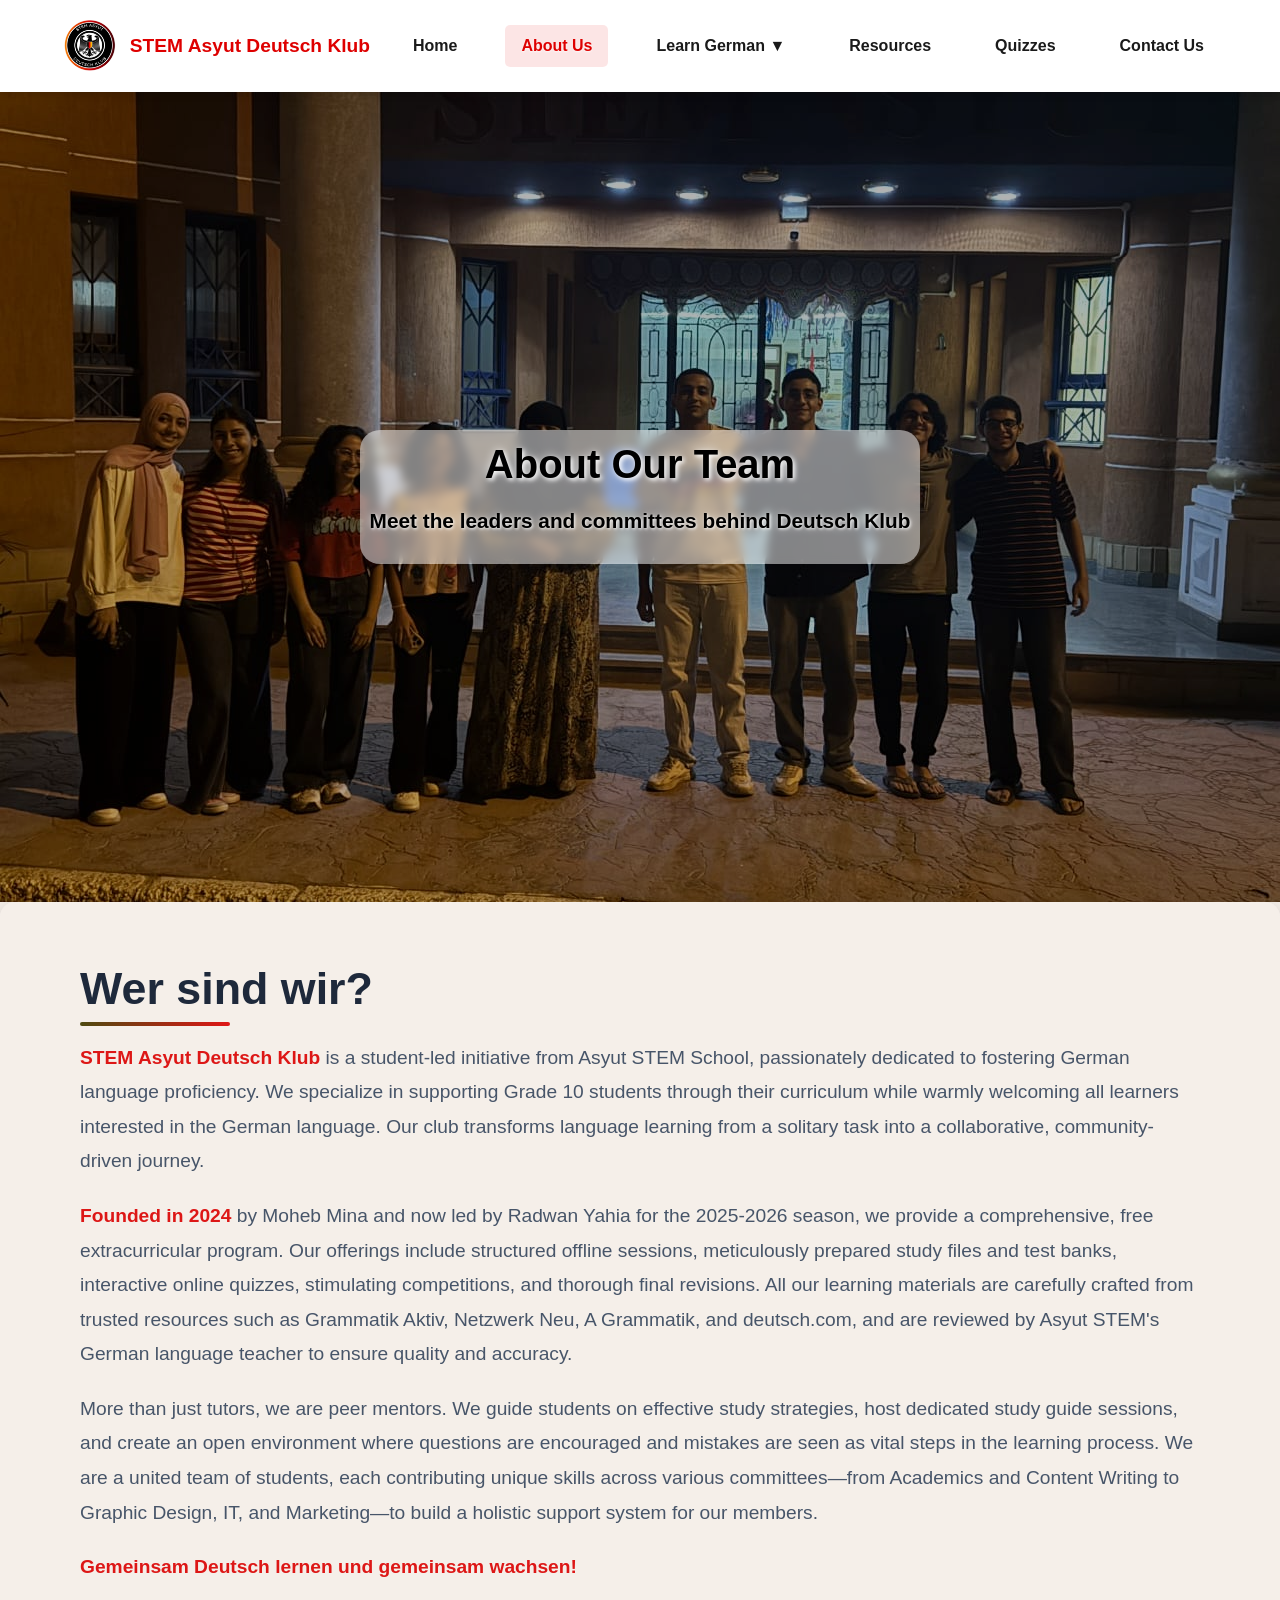
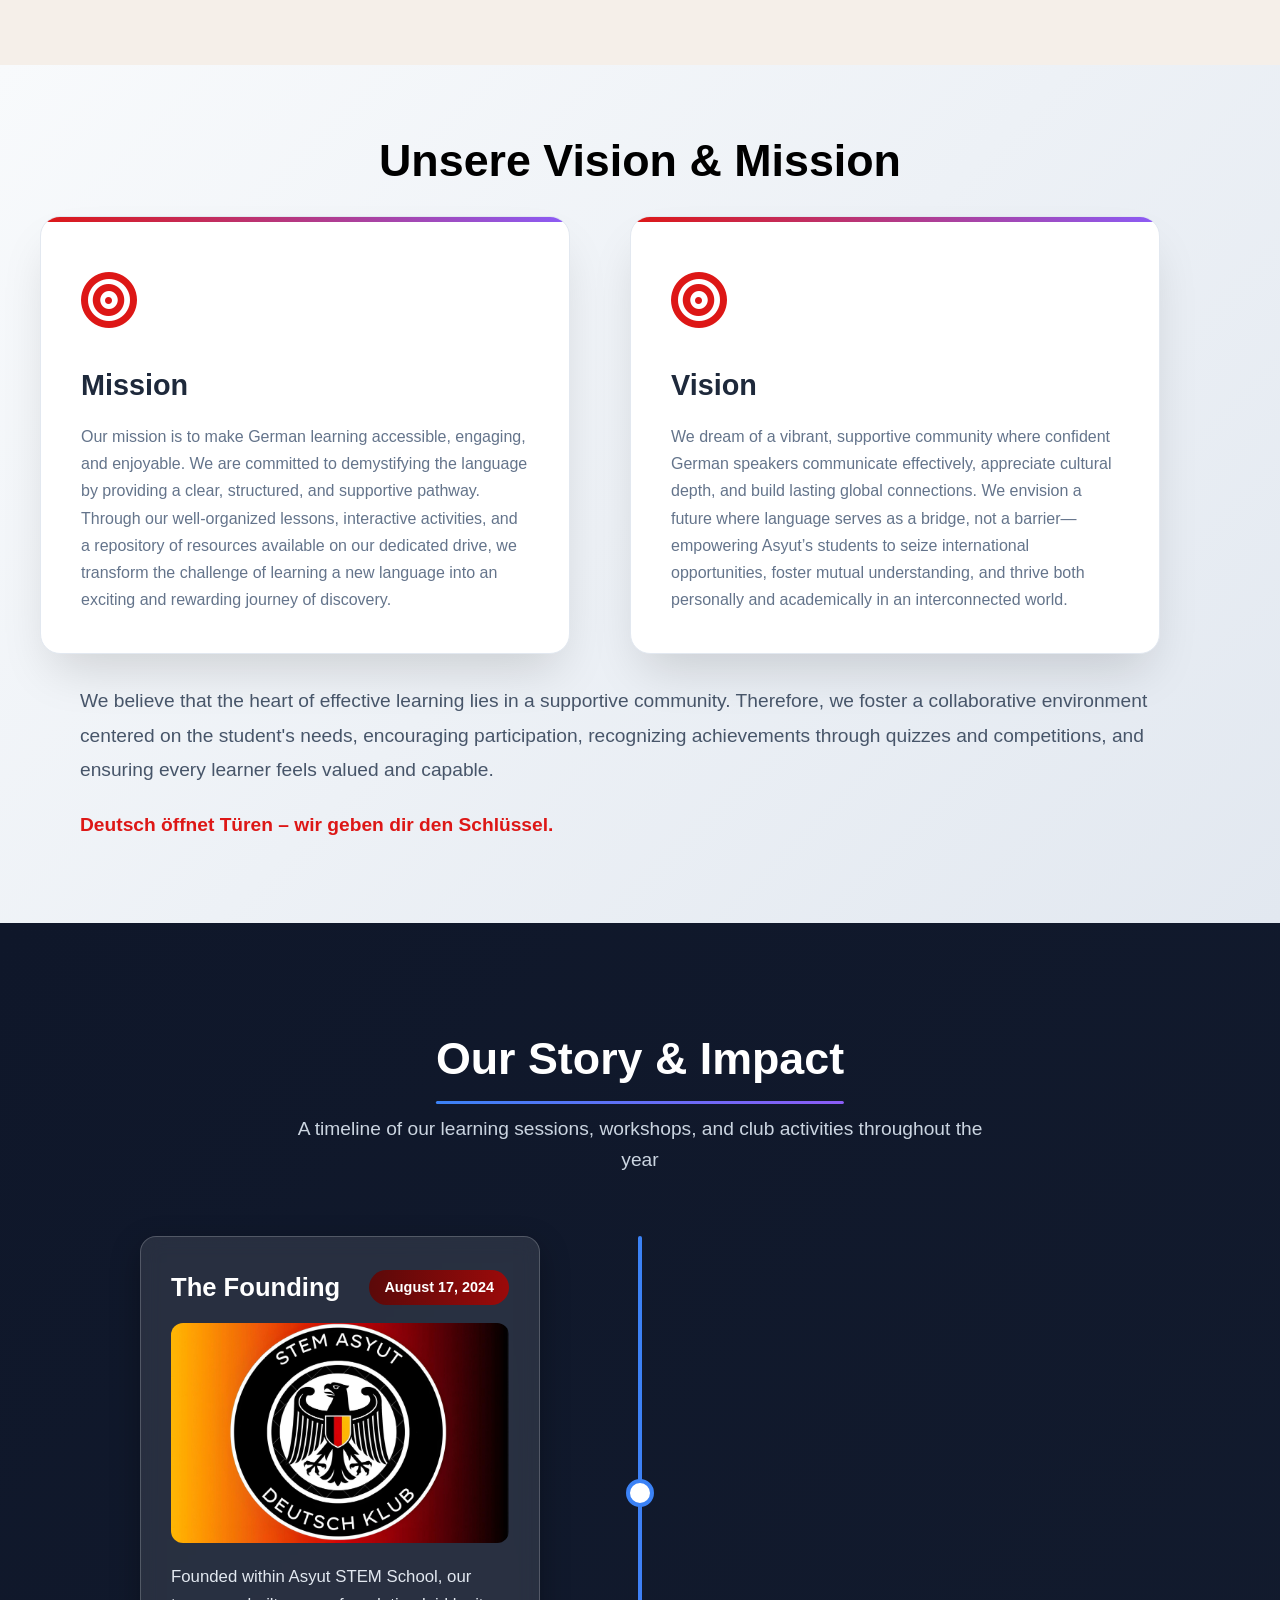
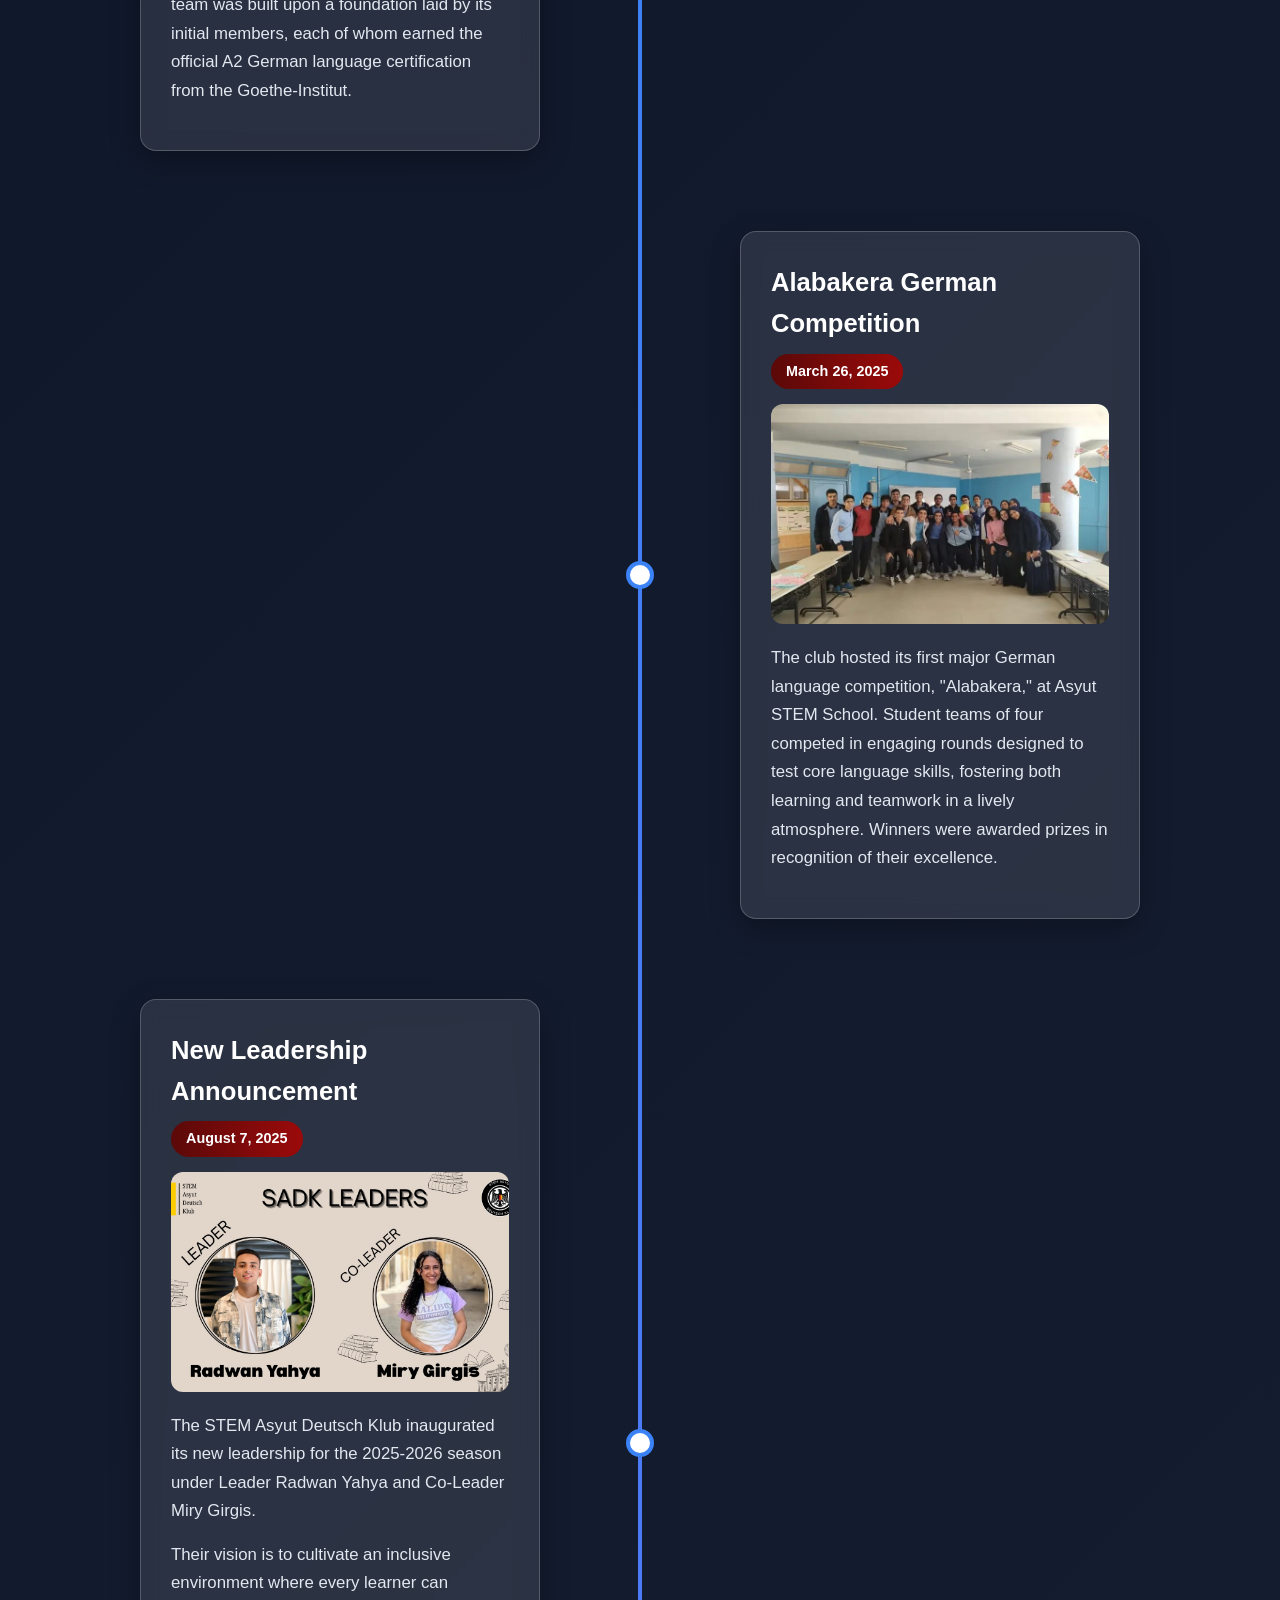
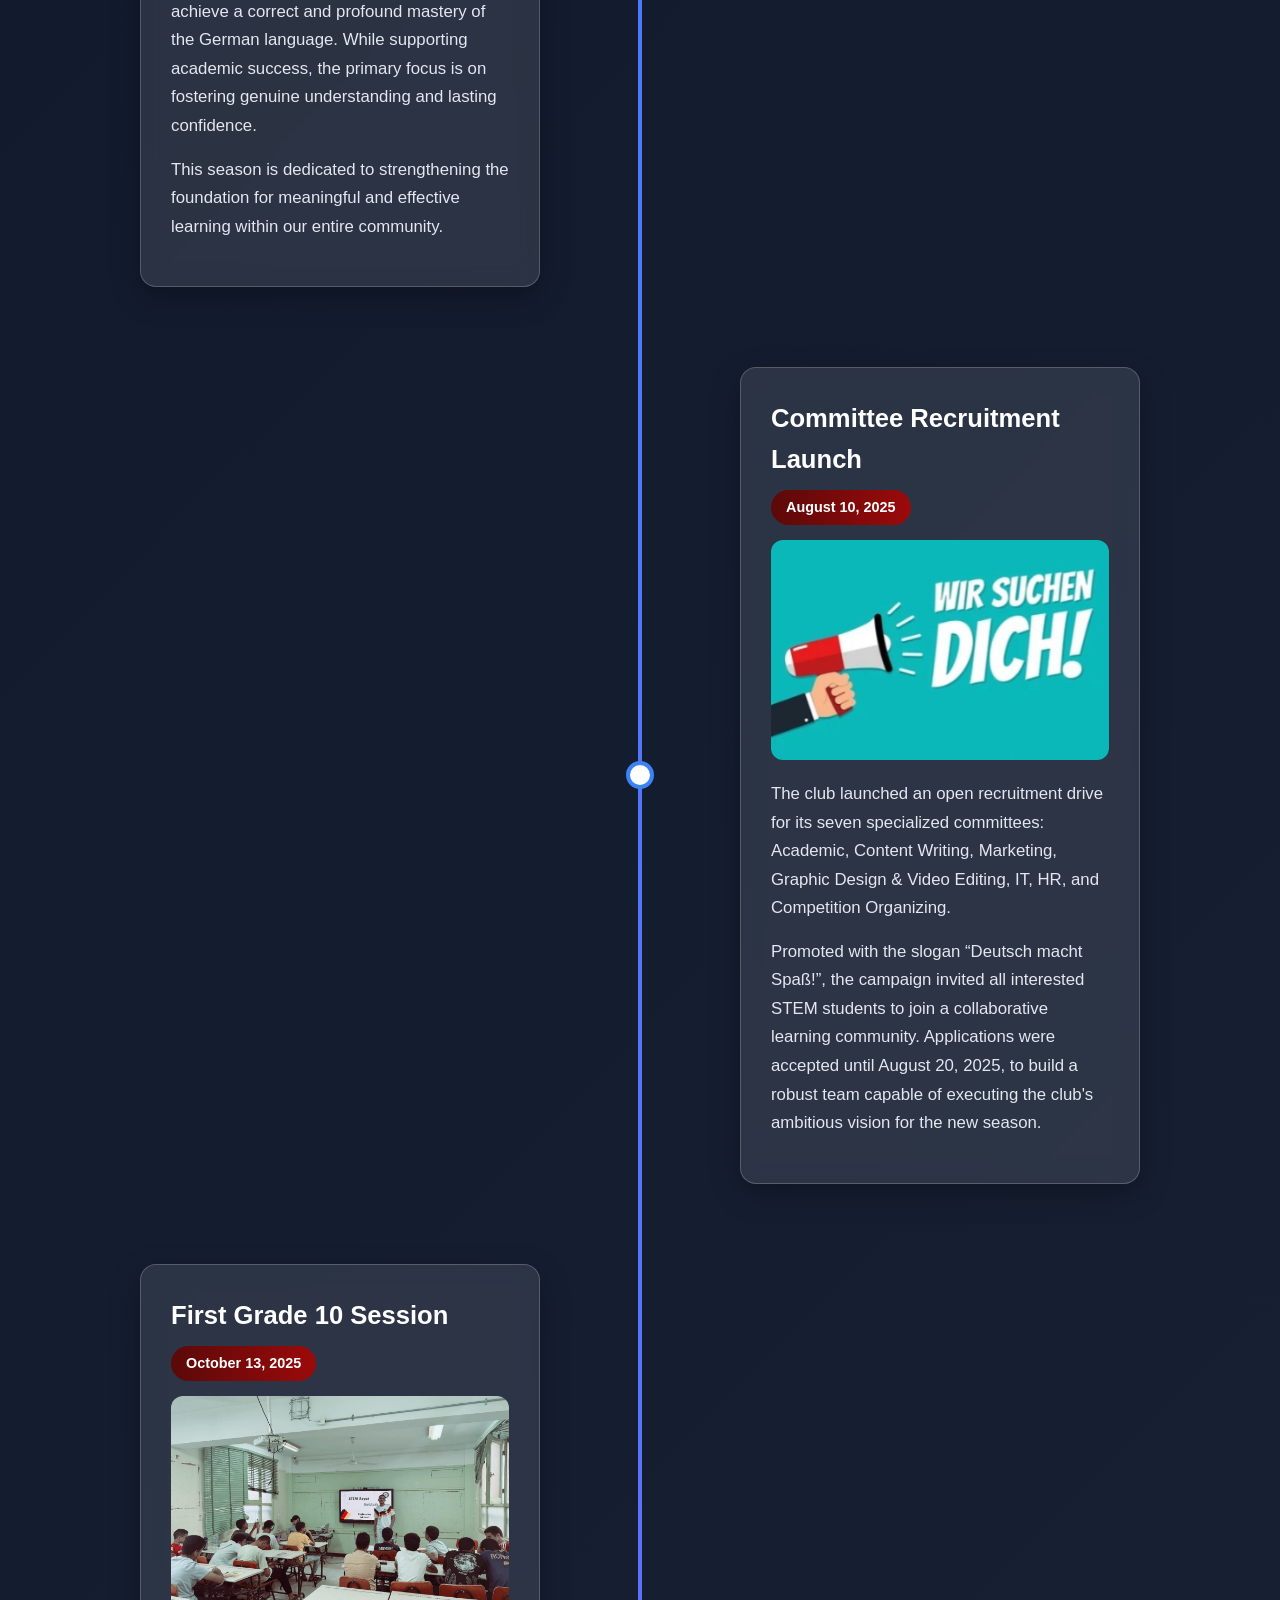
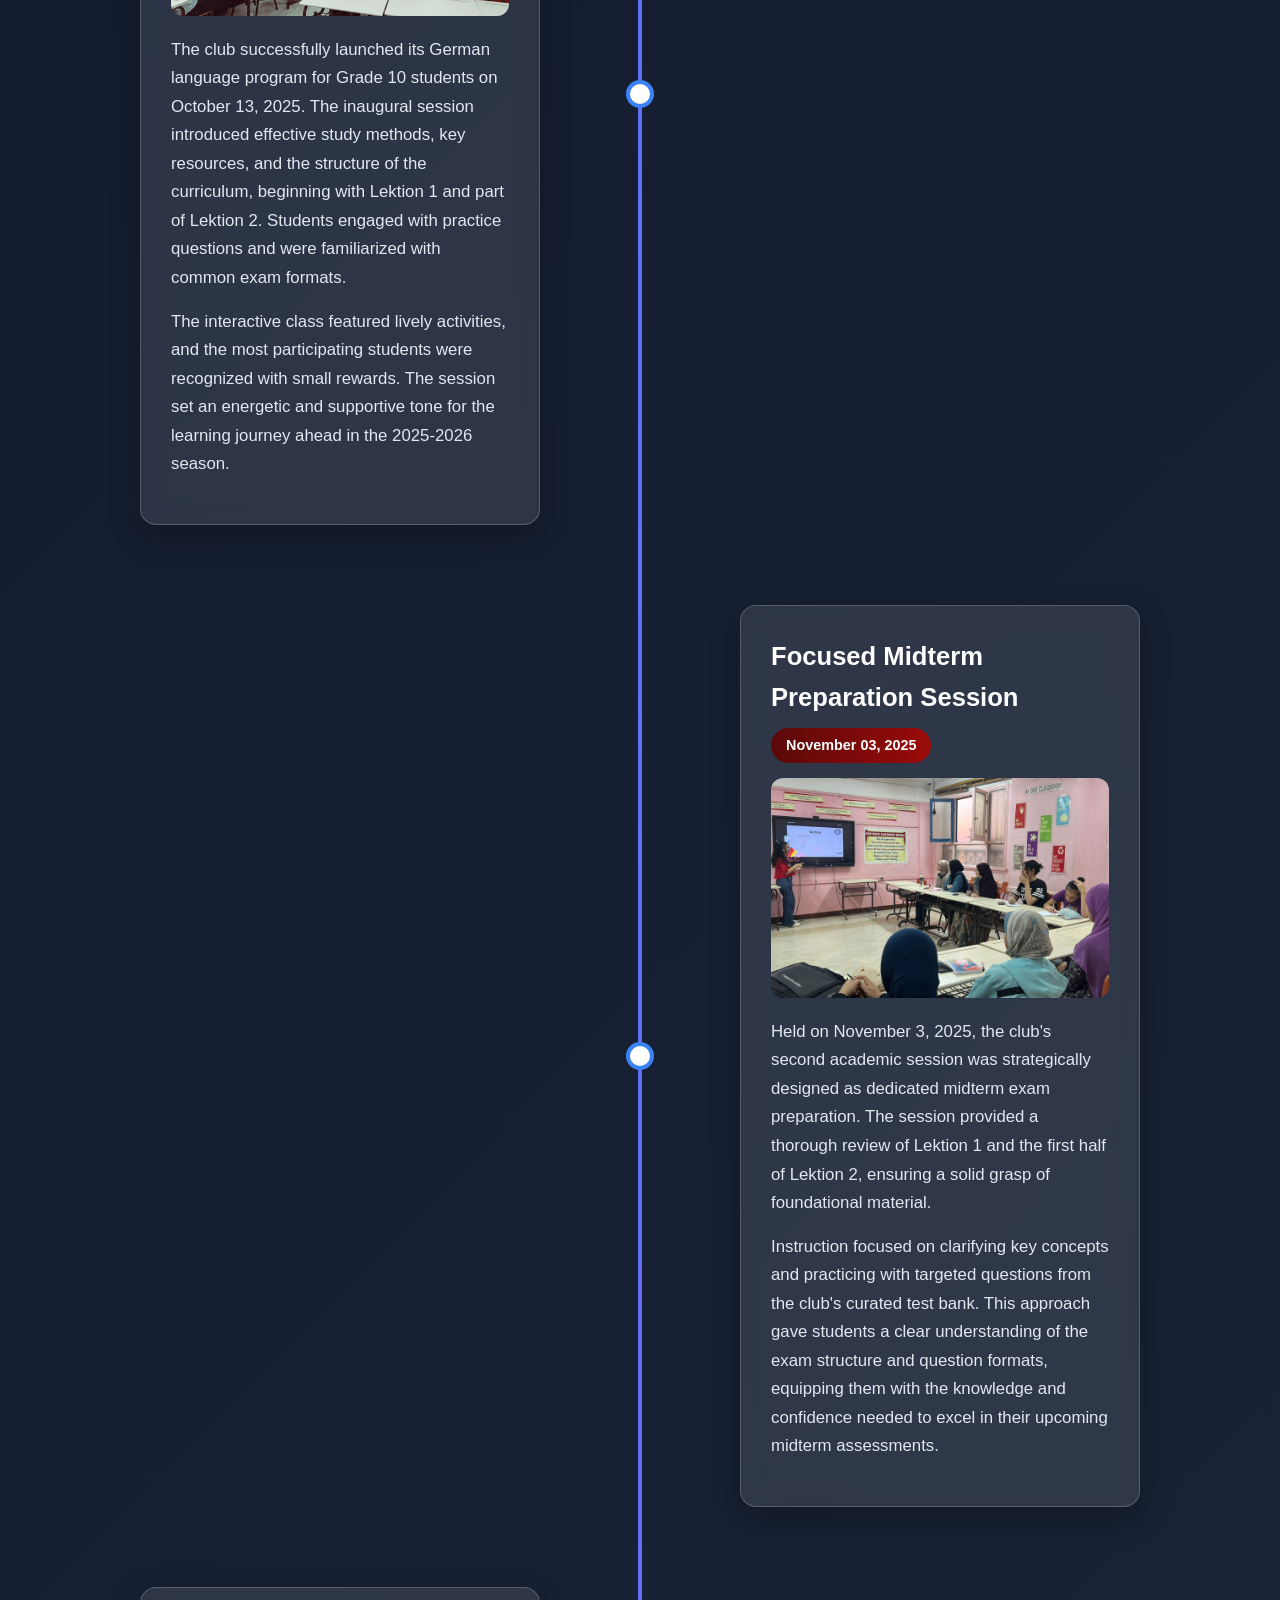
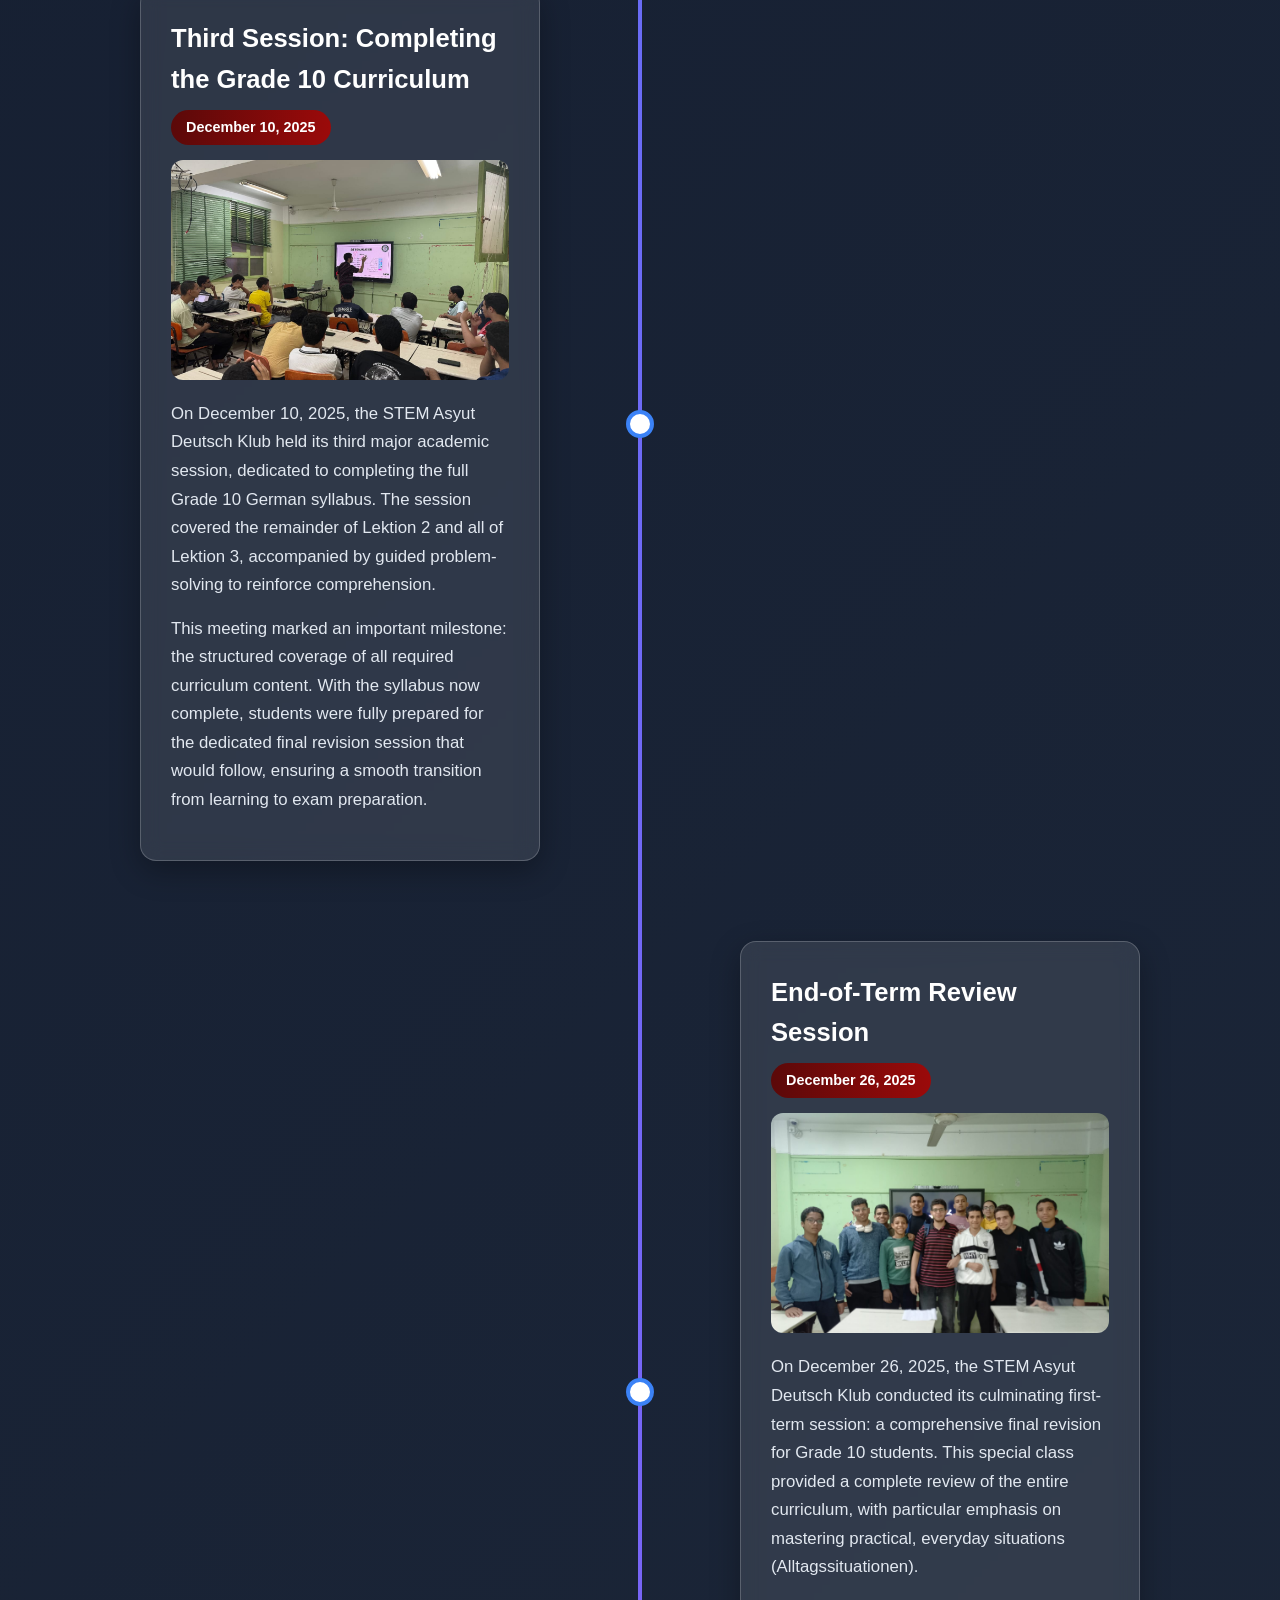
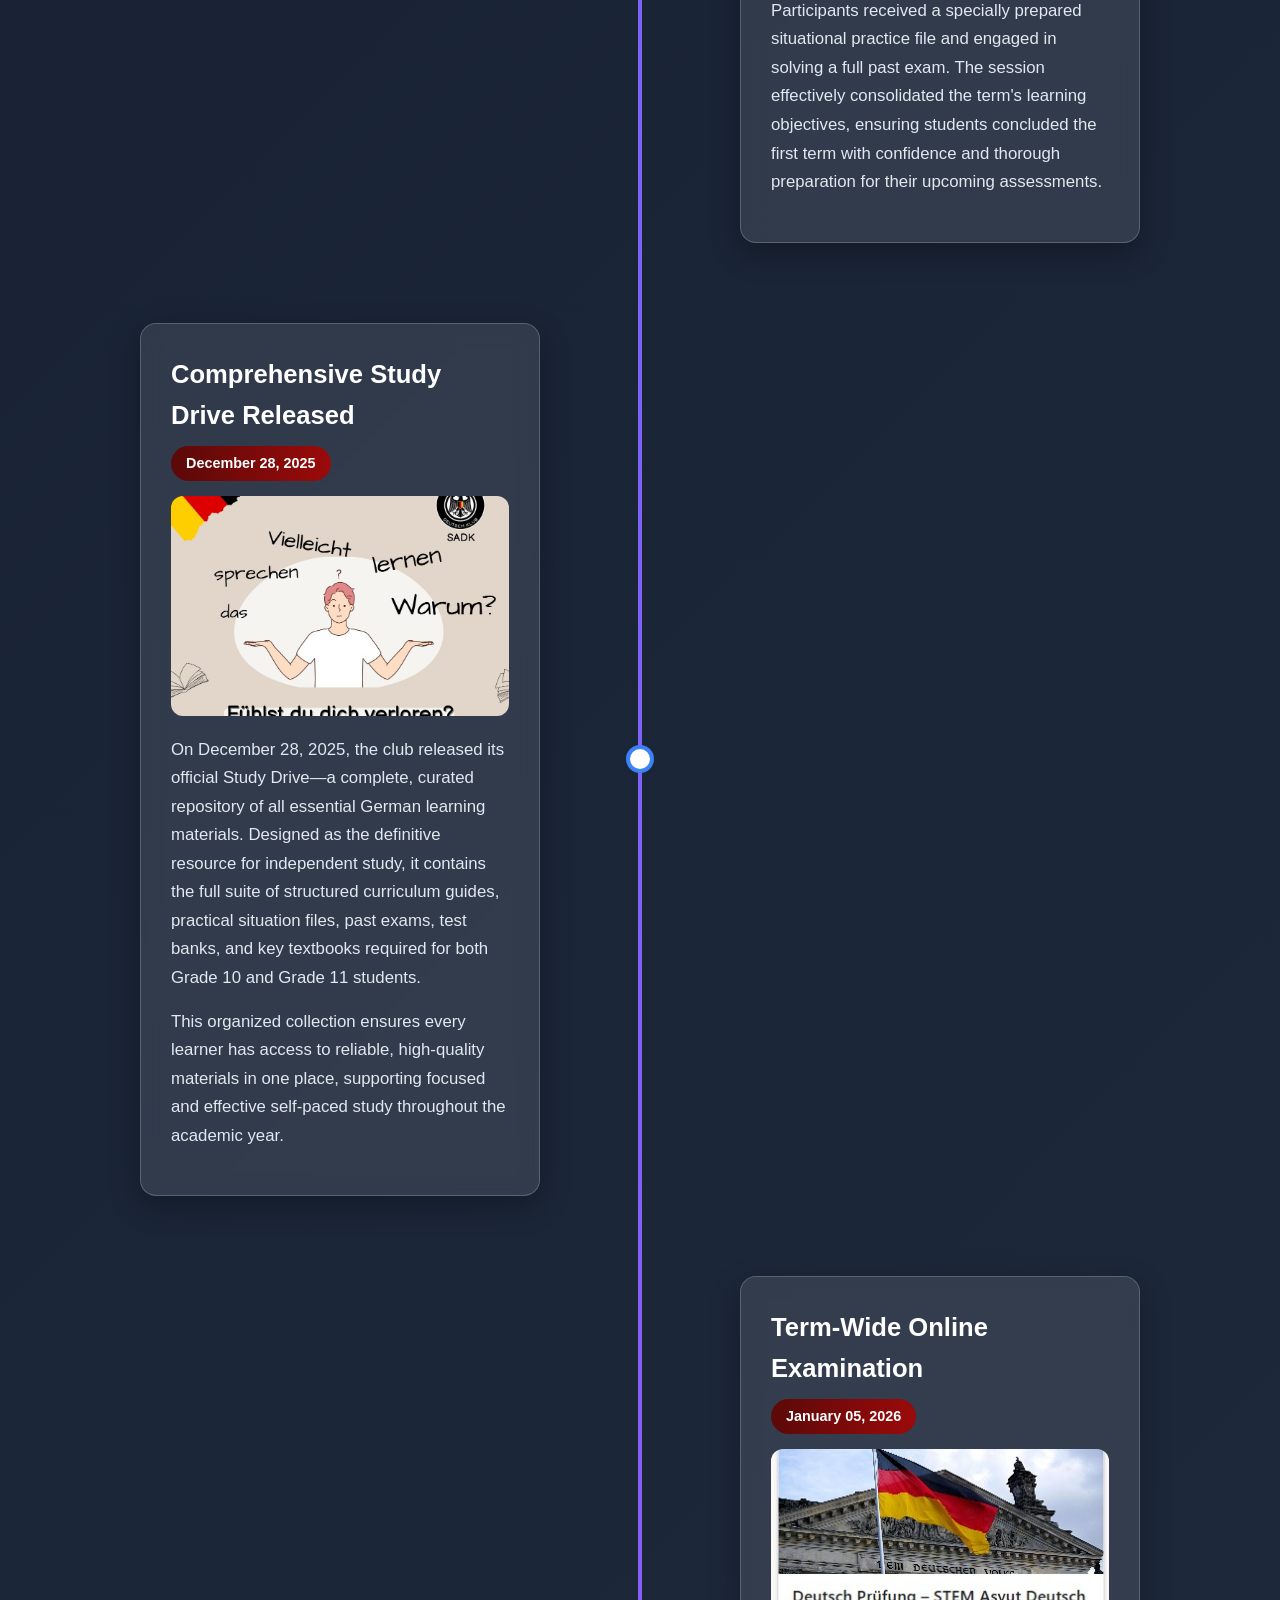
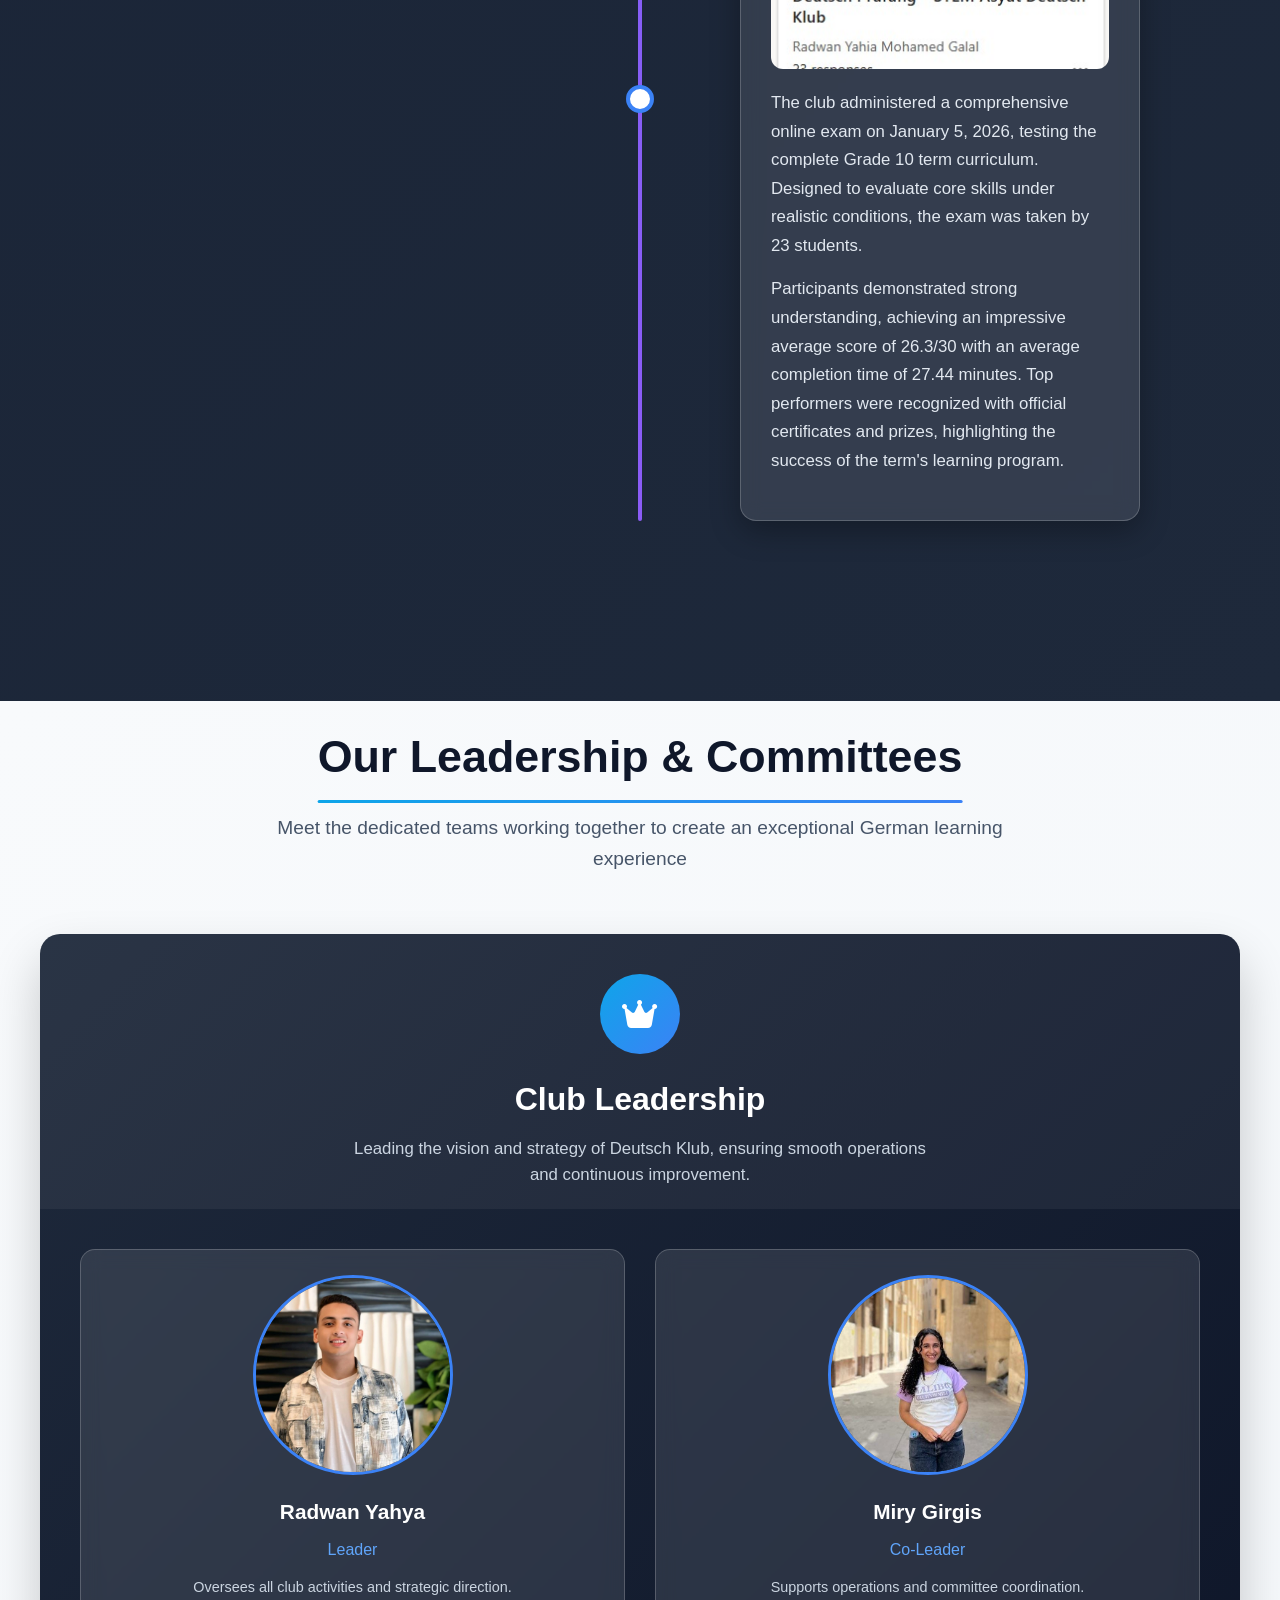
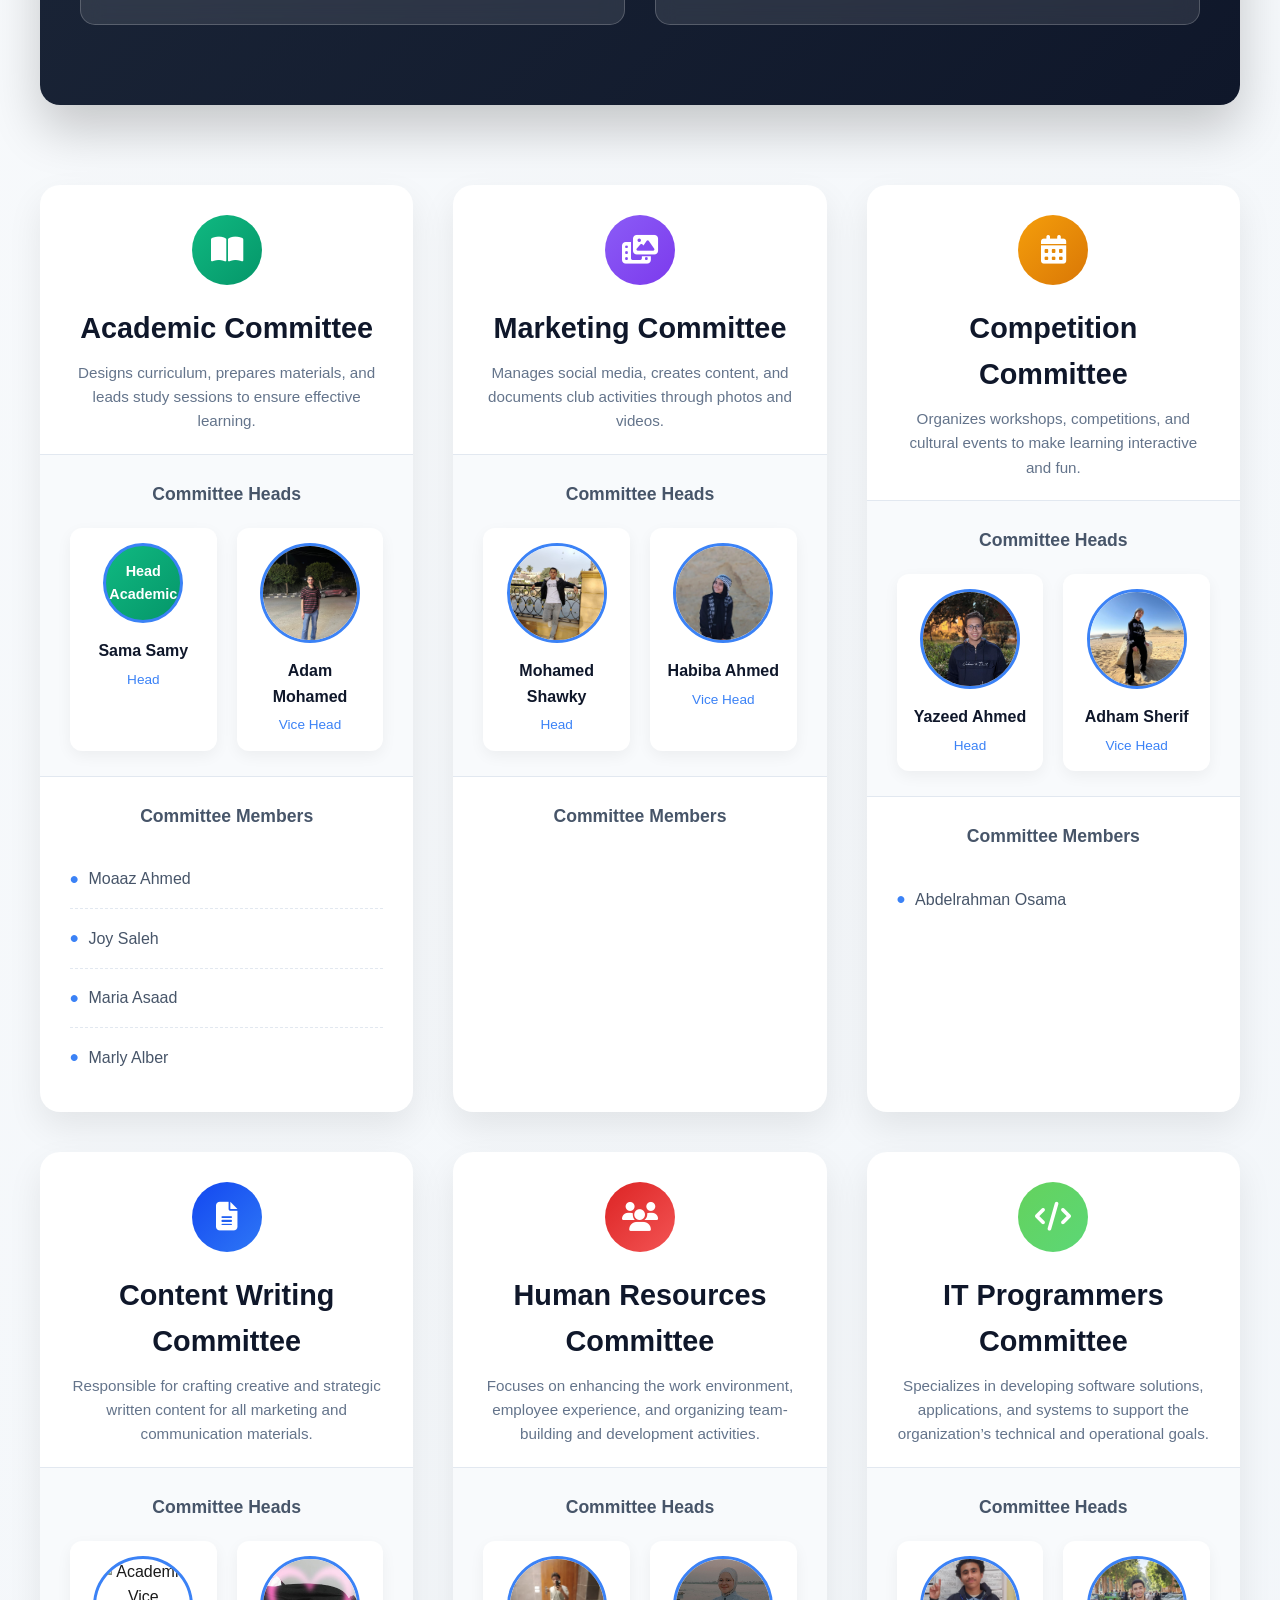
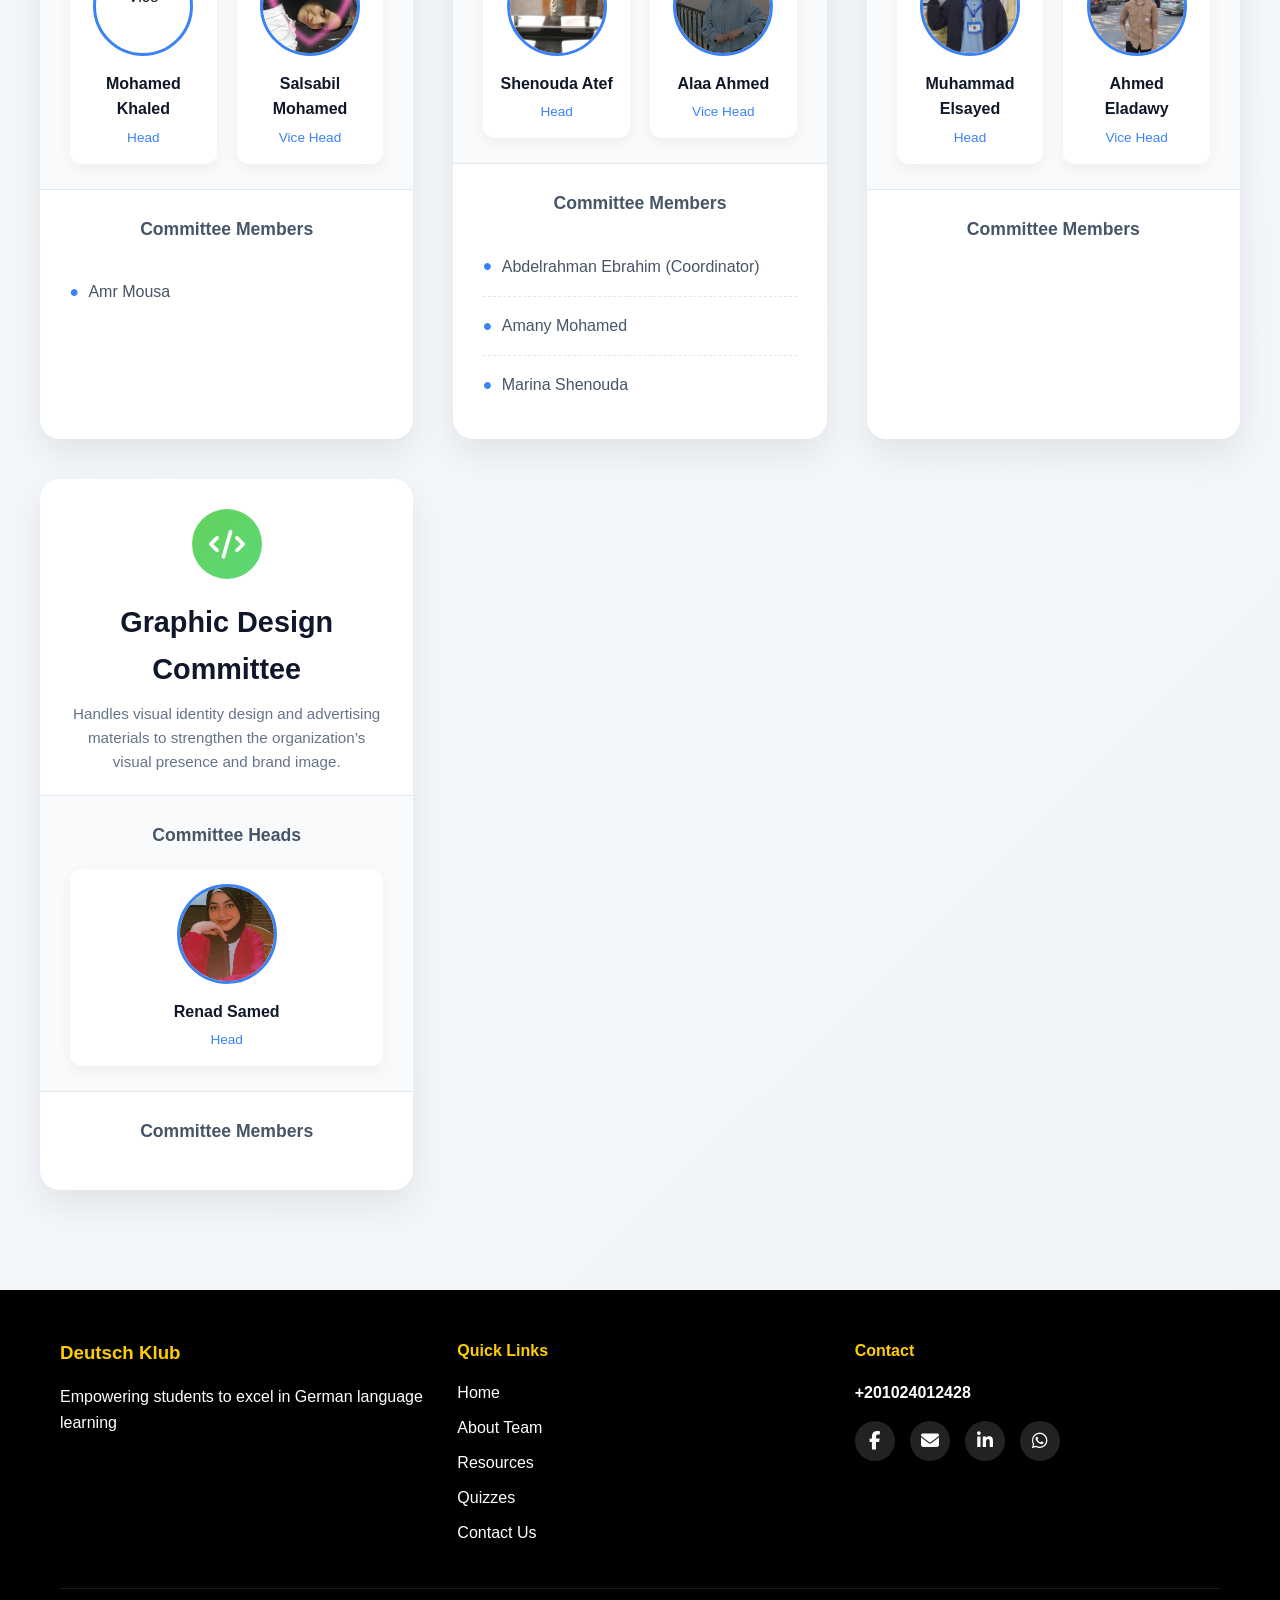
==== commit bf4b2fc4: "Add files via upload" ====
--- a/pages/about.html
+++ b/pages/about.html
@@ -21,7 +21,7 @@
                     <a href="../index.html" class="nav-link">Home</a>
                 </li>
                 <li class="nav-item">
-                    <a href="about.html" class="nav-link active">About Team</a>
+                    <a href="about.html" class="nav-link active">About Us</a>
                 </li>
                 <li class="nav-item dropdown">
                     <a href="#" class="nav-link dropdown-toggle">Learn German ▼</a>
@@ -56,11 +56,12 @@
 
     <section class="hero">
         <div class="hero-background">
-            <img src="../images/Bg.png" alt="Background" class="bg-image">
+            <img src="../images/club.jpeg" alt="Background" class="bg-image">
             <div class="overlay"></div>
         </div>
-        <div class="hero-content">
-            <h1 class="hero-title">About Our Team</h1>
+
+        <div class="hero-content" style="padding: 10px;">
+            <h1 class="hero-title" style="font-size: 40px;">About Our Team</h1>
             <p class="hero-subtitle">Meet the leaders and committees behind Deutsch Klub</p>
         </div>
     </section>
@@ -71,19 +72,11 @@
             <div class="section-container">
                 <div class="content-wrapper">
                     <div class="text-content">
-                        <h2>What is <span class="highlight">Deutsch Klub</span>?</h2>
-                        <p>We are a German language club dedicated to providing students with an <span class="highlight">easy, effective, and comfortable</span> learning experience. Our goal is to build a supportive community where learners can develop their language skills with confidence, freely ask questions, and learn without fear of making mistakes.</p>
-                        <p>This website serves as the club’s main learning platform, offering well-structured content, interactive activities, and learning sessions that help students improve their German step by step.</p>
-                        <p>We also organize quizzes and educational competitions to encourage practical learning and recognize outstanding student achievements.</p>
-                    </div>
-                    <div class="visual-content">
-                        <div class="visual-box">
-                            <div class="visual-icon">
-                                <i class="fas fa-users"></i>
-                            </div>
-                            <h3>Our Community</h3>
-                            <p>A welcoming space for all German learners, regardless of their current level. We believe that effective learning is accessible, collaborative, and centered around the student.</p>
-                        </div>
+                        <h2>Wer sind wir?</h2>
+                        <p><span class="highlight">STEM Asyut Deutsch Klub</span> is a student-led initiative from Asyut STEM School, passionately dedicated to fostering German language proficiency. We specialize in supporting Grade 10 students through their curriculum while warmly welcoming all learners interested in the German language. Our club transforms language learning from a solitary task into a collaborative, community-driven journey.</p>
+                        <p><span class="highlight">Founded in 2024</span> by Moheb Mina and now led by Radwan Yahia for the 2025-2026 season, we provide a comprehensive, free extracurricular program. Our offerings include structured offline sessions, meticulously prepared study files and test banks, interactive online quizzes, stimulating competitions, and thorough final revisions. All our learning materials are carefully crafted from trusted resources such as Grammatik Aktiv, Netzwerk Neu, A Grammatik, and deutsch.com, and are reviewed by Asyut STEM's German language teacher to ensure quality and accuracy.</p>
+                        <p>More than just tutors, we are peer mentors. We guide students on effective study strategies, host dedicated study guide sessions, and create an open environment where questions are encouraged and mistakes are seen as vital steps in the learning process. We are a united team of students, each contributing unique skills across various committees—from Academics and Content Writing to Graphic Design, IT, and Marketing—to build a holistic support system for our members.</p>
+                        <p><span class="highlight">Gemeinsam Deutsch lernen und gemeinsam wachsen!</span>
                     </div>
                 </div>
             </div>
@@ -92,28 +85,38 @@
         <!-- Section 2: Our Vision & Mission -->
         <section class="story-section" id="vision-mission">
             <div class="section-container">
+                <h2 class="Vision-title">Unsere Vision & Mission</h1>
                 <div class="content-wrapper reverse">
-                    <div class="text-content">
-                        <h2>Our <span class="highlight">Vision</span> & <span class="highlight">Mission</span></h2>
-                        <p>We envision a <span class="highlight">community of confident German speakers</span> who can communicate effectively and appreciate German culture. Our mission is to break down language barriers and make German learning accessible, engaging, and enjoyable for every student at STEM Asyut.</p>
-                        <p>Through structured lessons, interactive activities, and a supportive environment, we aim to transform language learning from a challenge into an exciting journey.</p>
-                    </div>
                     <div class="visual-content">
                         <div class="visual-box">
                             <div class="visual-icon">
                                 <i class="fas fa-bullseye"></i>
                             </div>
-                            <h3>Our Promise</h3>
-                            <p>To provide a learning experience that is not just about memorizing vocabulary, but about understanding the language in context, building confidence, and having fun along the way.</p>
-                        </div>
-                    </div>
+                            <h3>Vision</h3>
+                            <p>We dream of a vibrant, supportive community where confident German speakers communicate effectively, appreciate cultural depth, and build lasting global connections. We envision a future where language serves as a bridge, not a barrier—empowering Asyut’s students to seize international opportunities, foster mutual understanding, and thrive both personally and academically in an interconnected world.</p>
+                        </div>
+                    </div>
+                    <div class="visual-content">
+                        <div class="visual-box">
+                            <div class="visual-icon">
+                                <i class="fas fa-bullseye"></i>
+                            </div>
+                            <h3>Mission</h3>
+                            <p>Our mission is to make German learning accessible, engaging, and enjoyable. We are committed to demystifying the language by providing a clear, structured, and supportive pathway. Through our well-organized lessons, interactive activities, and a repository of resources available on our dedicated drive, we transform the challenge of learning a new language into an exciting and rewarding journey of discovery.</p>
+                        </div>
+                    </div>
+                </div>
+                <div class="text-content" style="margin-top: 30px;">
+                    <p>We believe that the heart of effective learning lies in a supportive community. Therefore, we foster a collaborative environment centered on the student's needs, encouraging participation, recognizing achievements through quizzes and competitions, and ensuring every learner feels valued and capable.</p>
+                    
+                    <p><span class="highlight">Deutsch öffnet Türen – wir geben dir den Schlüssel.</span></p>
                 </div>
             </div>
         </section>
                 <!-- Timeline Section: Sessions & Activities -->
         <section class="timeline-section" id="sessions-timeline">
             <div class="timeline-container">
-                <h2 class="timeline-title">Our Sessions & Activities</h2>
+                <h2 class="timeline-title">Our Story & Impact</h2>
                 <p class="timeline-subtitle">A timeline of our learning sessions, workshops, and club activities throughout the year</p>
                 
                 <div class="timeline">
@@ -435,7 +438,6 @@
                         <div class="committee-members">
                             <h4 class="members-title">Committee Members</h4>
                             <ul class="members-list">
-                                <li class="member-item">Eslam Gad</li>
                                 <li class="member-item">Moaaz Ahmed</li>
                                 <li class="member-item">Joy Saleh</li>
                                 <li class="member-item">Maria Asaad</li>
--- a/css/style.css
+++ b/css/style.css
@@ -267,7 +267,7 @@
     padding: 2rem;
     animation: fadeInUp 1s ease-out;
     max-width: 800px;
-    background-color: rgba(255, 255, 255, 0.605);
+    background-color: rgba(255, 255, 255, 0.185);
     border-radius: 20px;
     box-shadow: 0 8px 32px rgba(0, 0, 0, 0.2);
     backdrop-filter: blur(1px);
@@ -709,10 +709,10 @@
 /* إصلاح لـ hero في الصفحات الأخرى */
 .hero .hero-content {
     padding: 2rem;
-    background-color: rgba(255, 255, 255, 0.85);
+    background-color: rgba(255, 255, 255, 0.5);
     border-radius: 20px;
     box-shadow: 0 8px 32px rgba(0, 0, 0, 0.2);
-    backdrop-filter: blur(10px);
+    backdrop-filter: blur(5px);
     margin: 2rem auto;
     max-width: 800px;
 }
--- a/css/about.css
+++ b/css/about.css
@@ -221,7 +221,7 @@
 
 /* ===== About Page - Storytelling Sections ===== */
 .story-section {
-    padding: 100px 0;
+    padding: 60px 0;
     position: relative;
     overflow: hidden;
 }
@@ -275,9 +275,9 @@
     position: absolute;
     bottom: -10px;
     left: 0;
-    width: 60px;
+    width: 150px;
     height: 4px;
-    background: linear-gradient(to right, #3b82f6, #8b5cf6);
+    background: linear-gradient(to left, #e01616, #4e4a10);
     border-radius: 2px;
 }
 
@@ -289,14 +289,14 @@
 }
 
 .highlight {
-    color: #3b82f6;
+    color: #dd1716;
     font-weight: 600;
 }
 
 /* Visual/Image Content */
 .visual-content {
     flex: 1;
-    opacity: 0;
+    opacity: 100;
     transform: translateX(40px);
     transition: opacity 0.8s ease 0.3s, transform 0.8s ease 0.3s;
 }
@@ -327,13 +327,13 @@
     left: 0;
     width: 100%;
     height: 5px;
-    background: linear-gradient(to right, #3b82f6, #8b5cf6);
+    background: linear-gradient(to right, #dd1716, #8b5cf6);
 }
 
 .visual-icon {
     font-size: 3.5rem;
-    color: #3b82f6;
-    margin-bottom: 25px;
+    color: #dd1716;
+    margin-bottom: 15px;
     display: inline-block;
 }
 
@@ -346,6 +346,17 @@
 .visual-box p {
     color: #64748b;
     line-height: 1.7;
+}
+
+.Vision-title{
+    text-align: center;
+    font-size: 2.8rem;
+    margin-bottom: 20px;
+    color: black;
+    position: relative;
+    display: inline-block;
+    left: 50%;
+    transform: translateX(-50%);
 }
 
 /* Responsive */
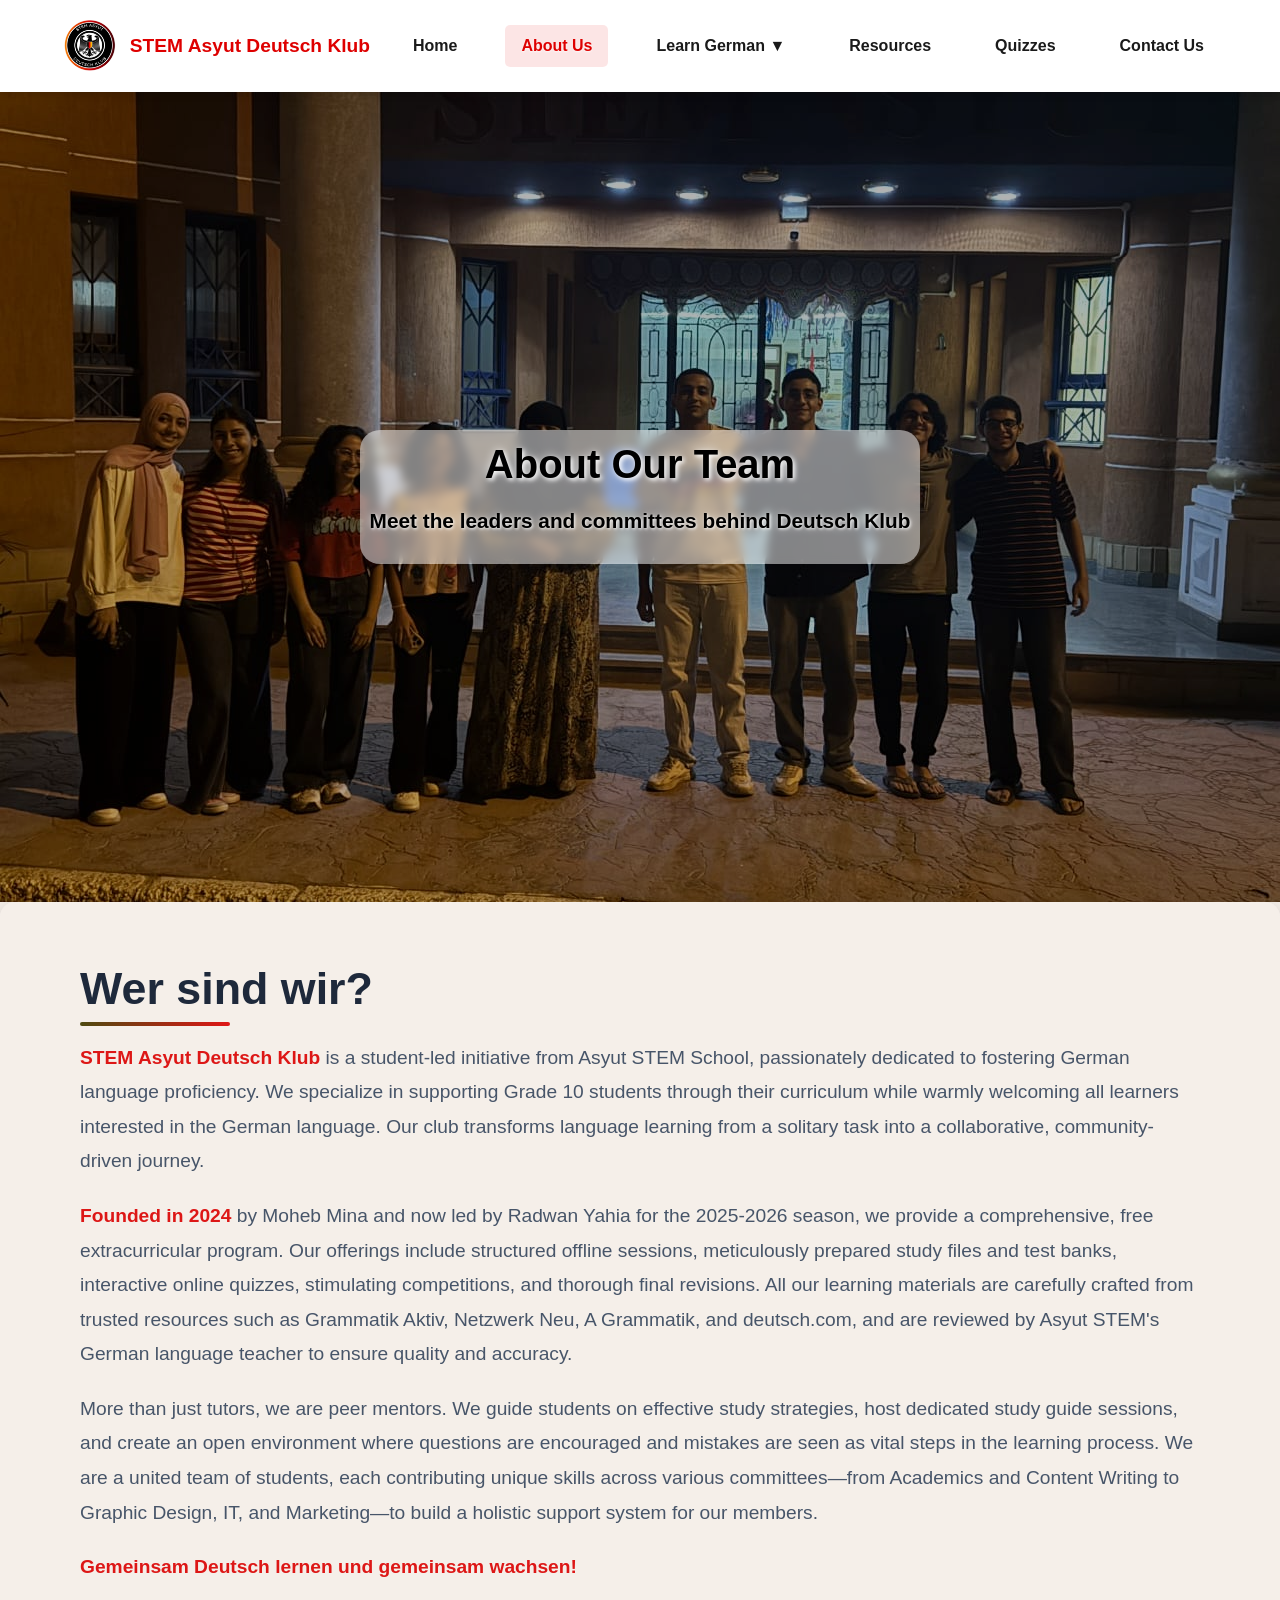
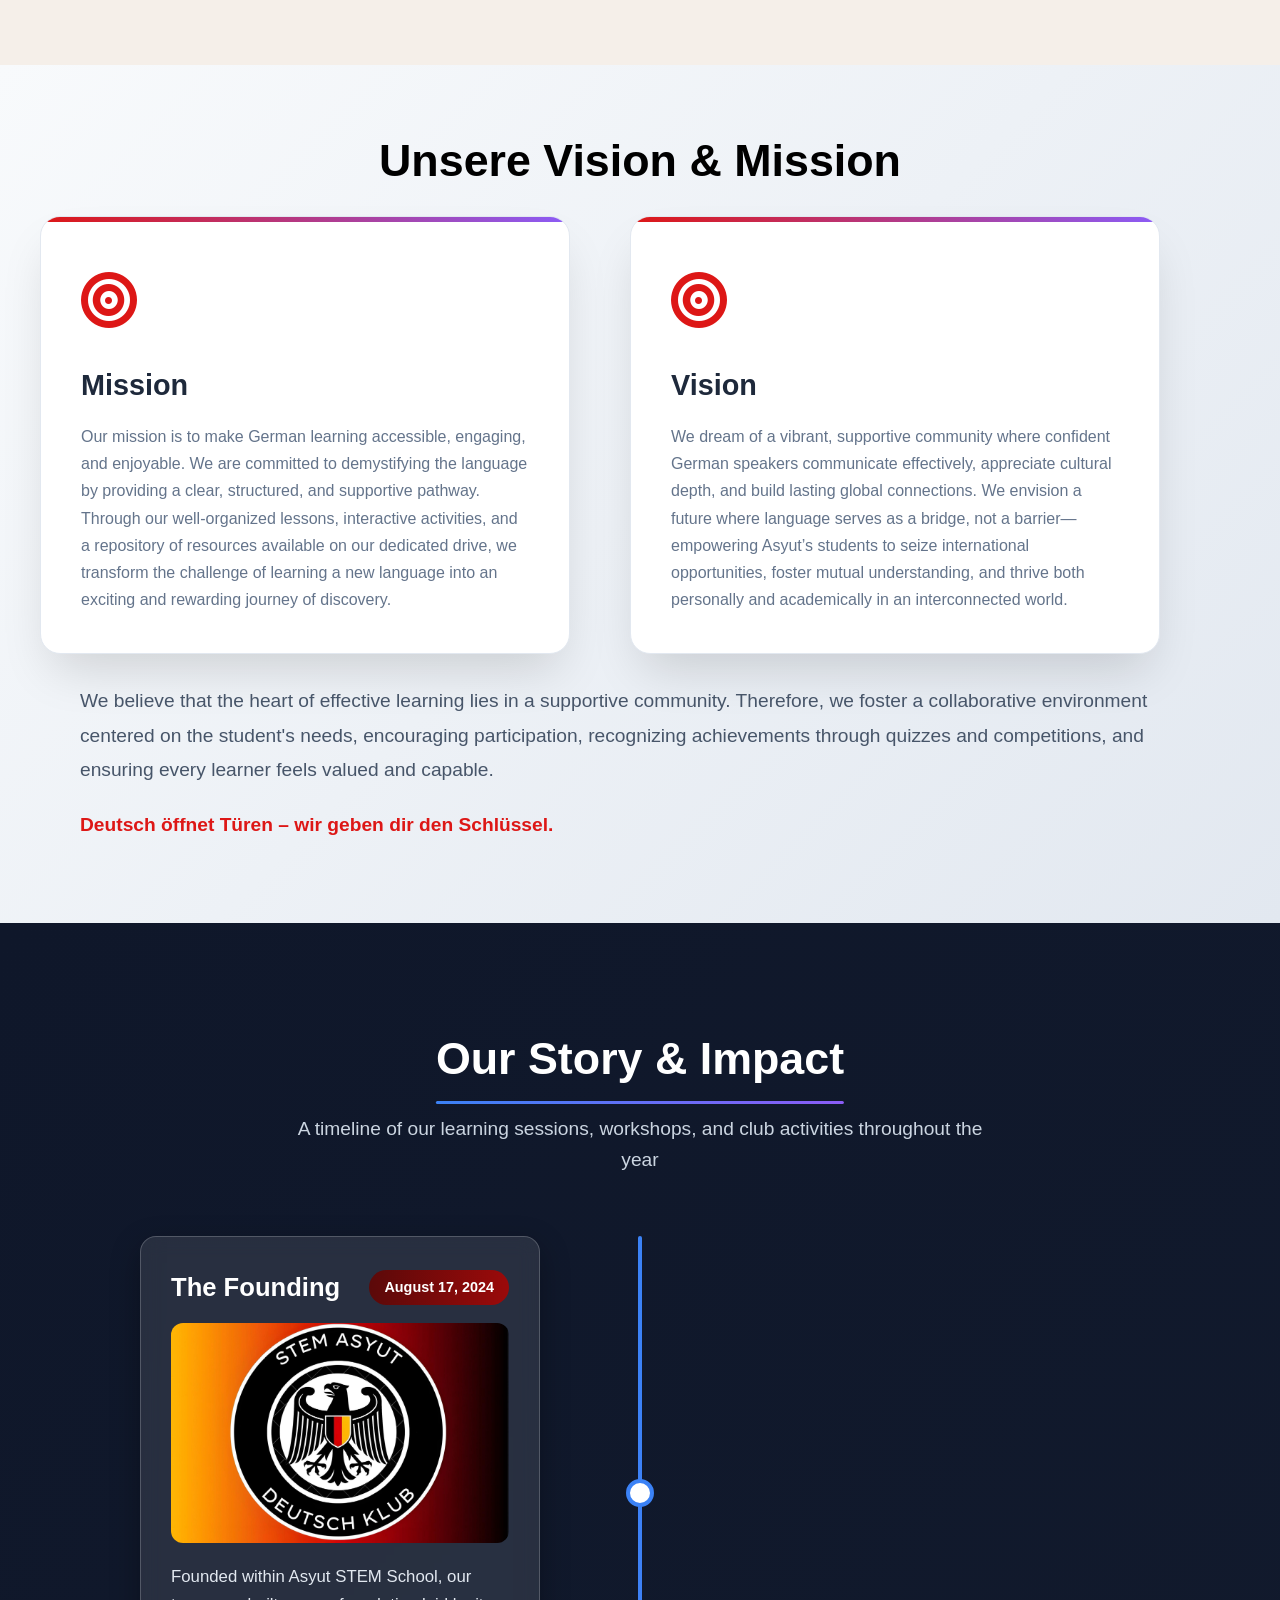
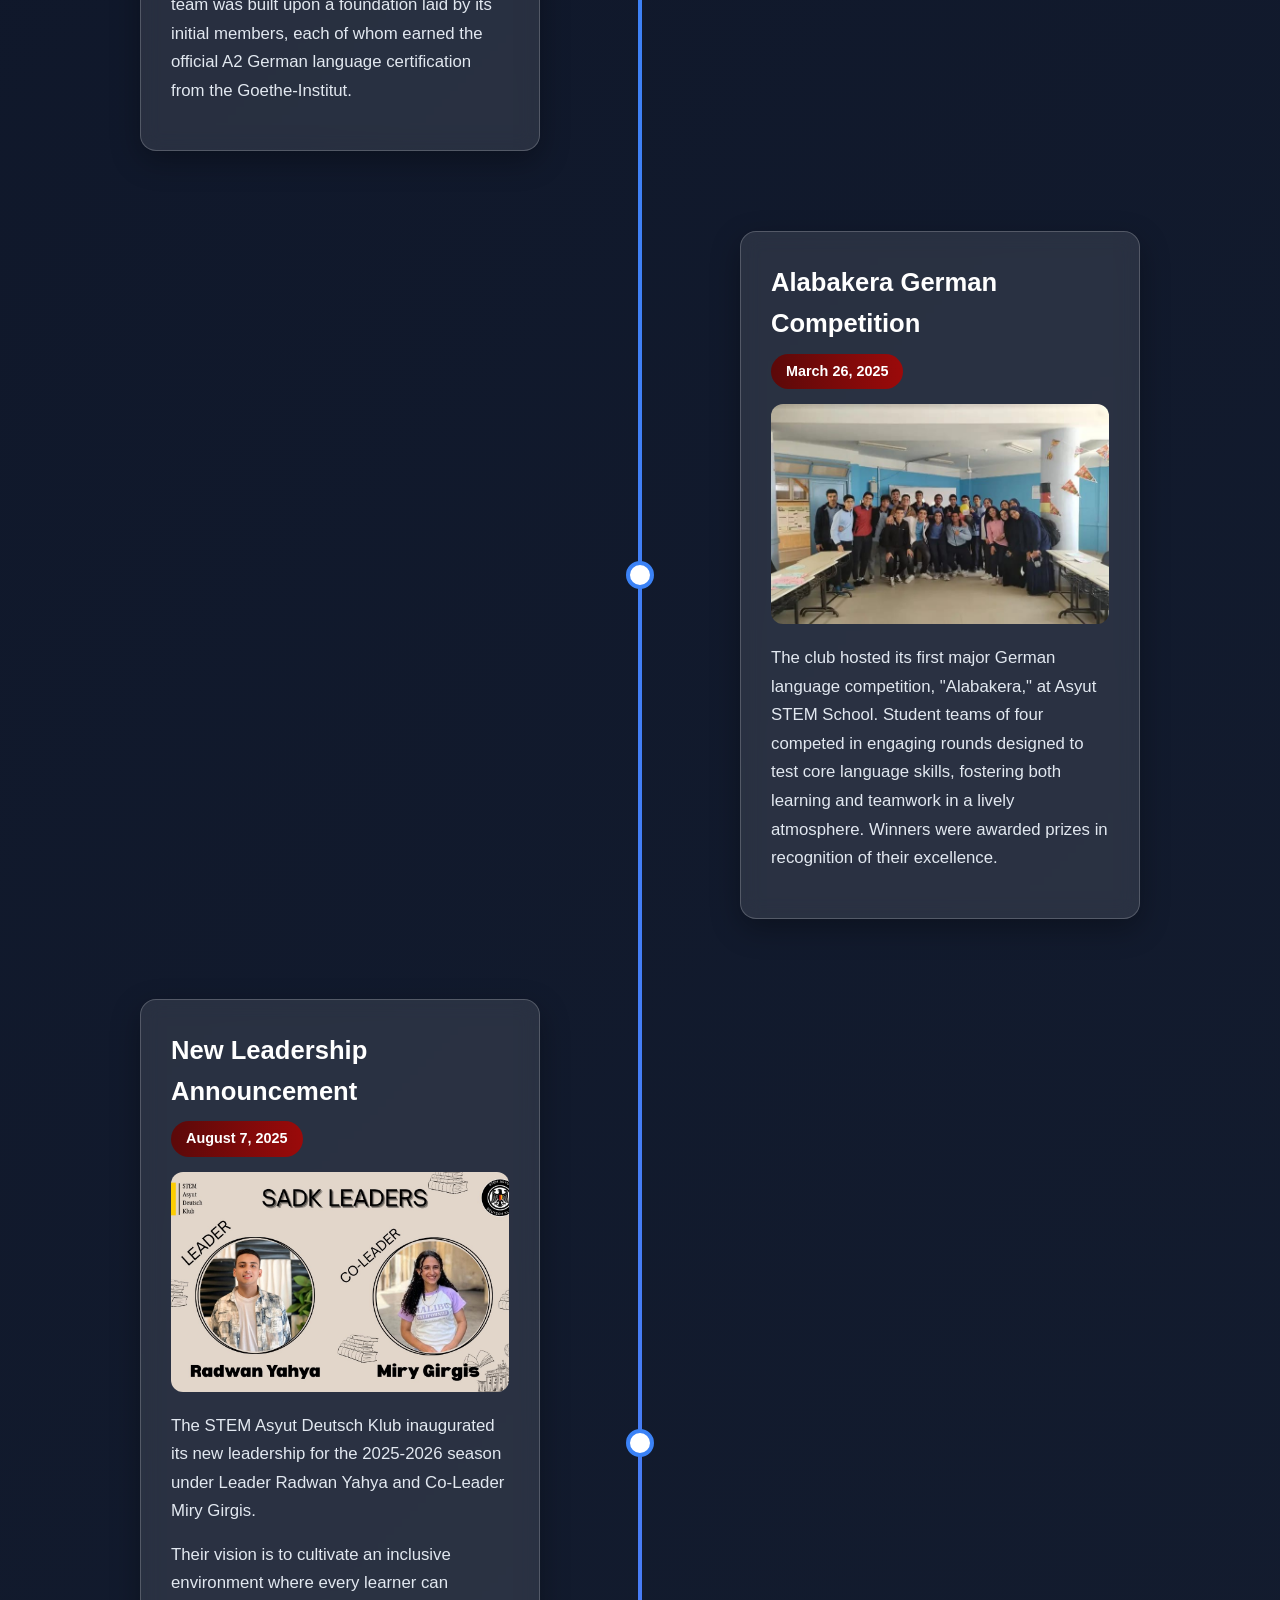
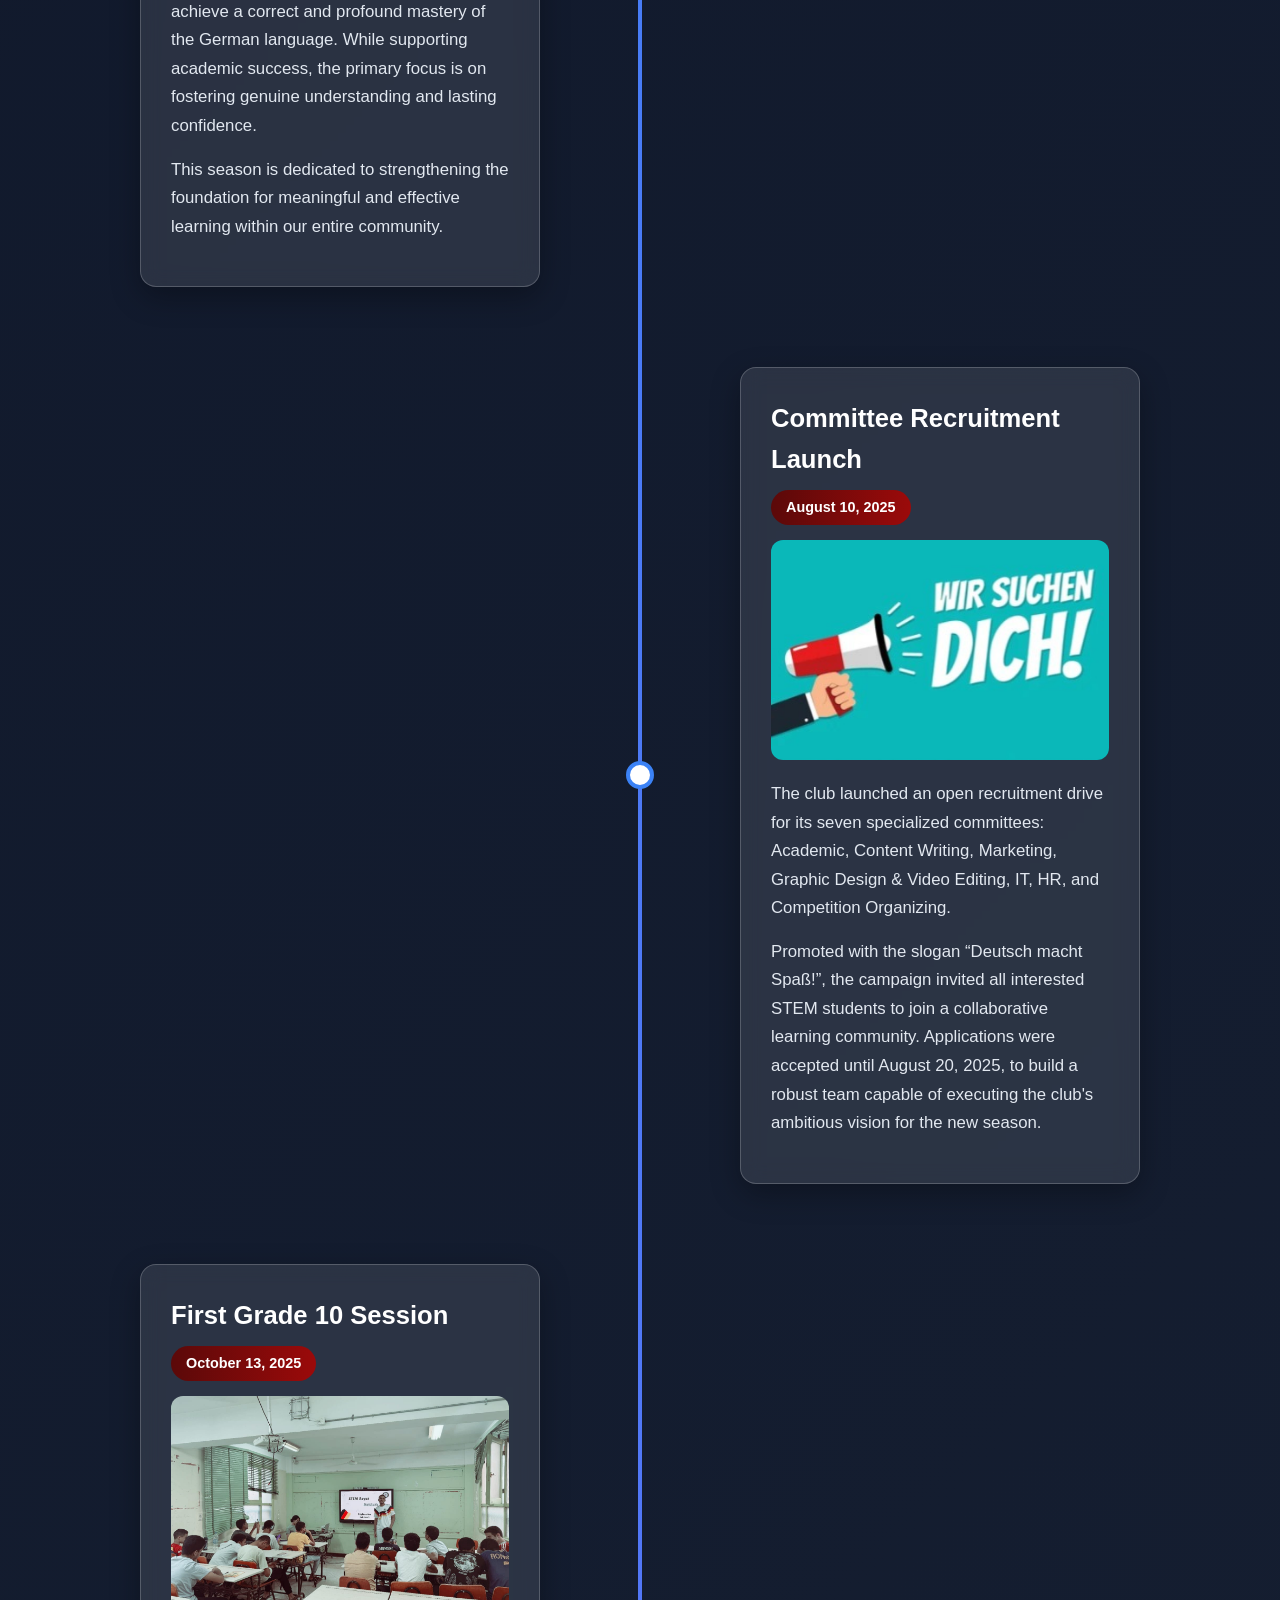
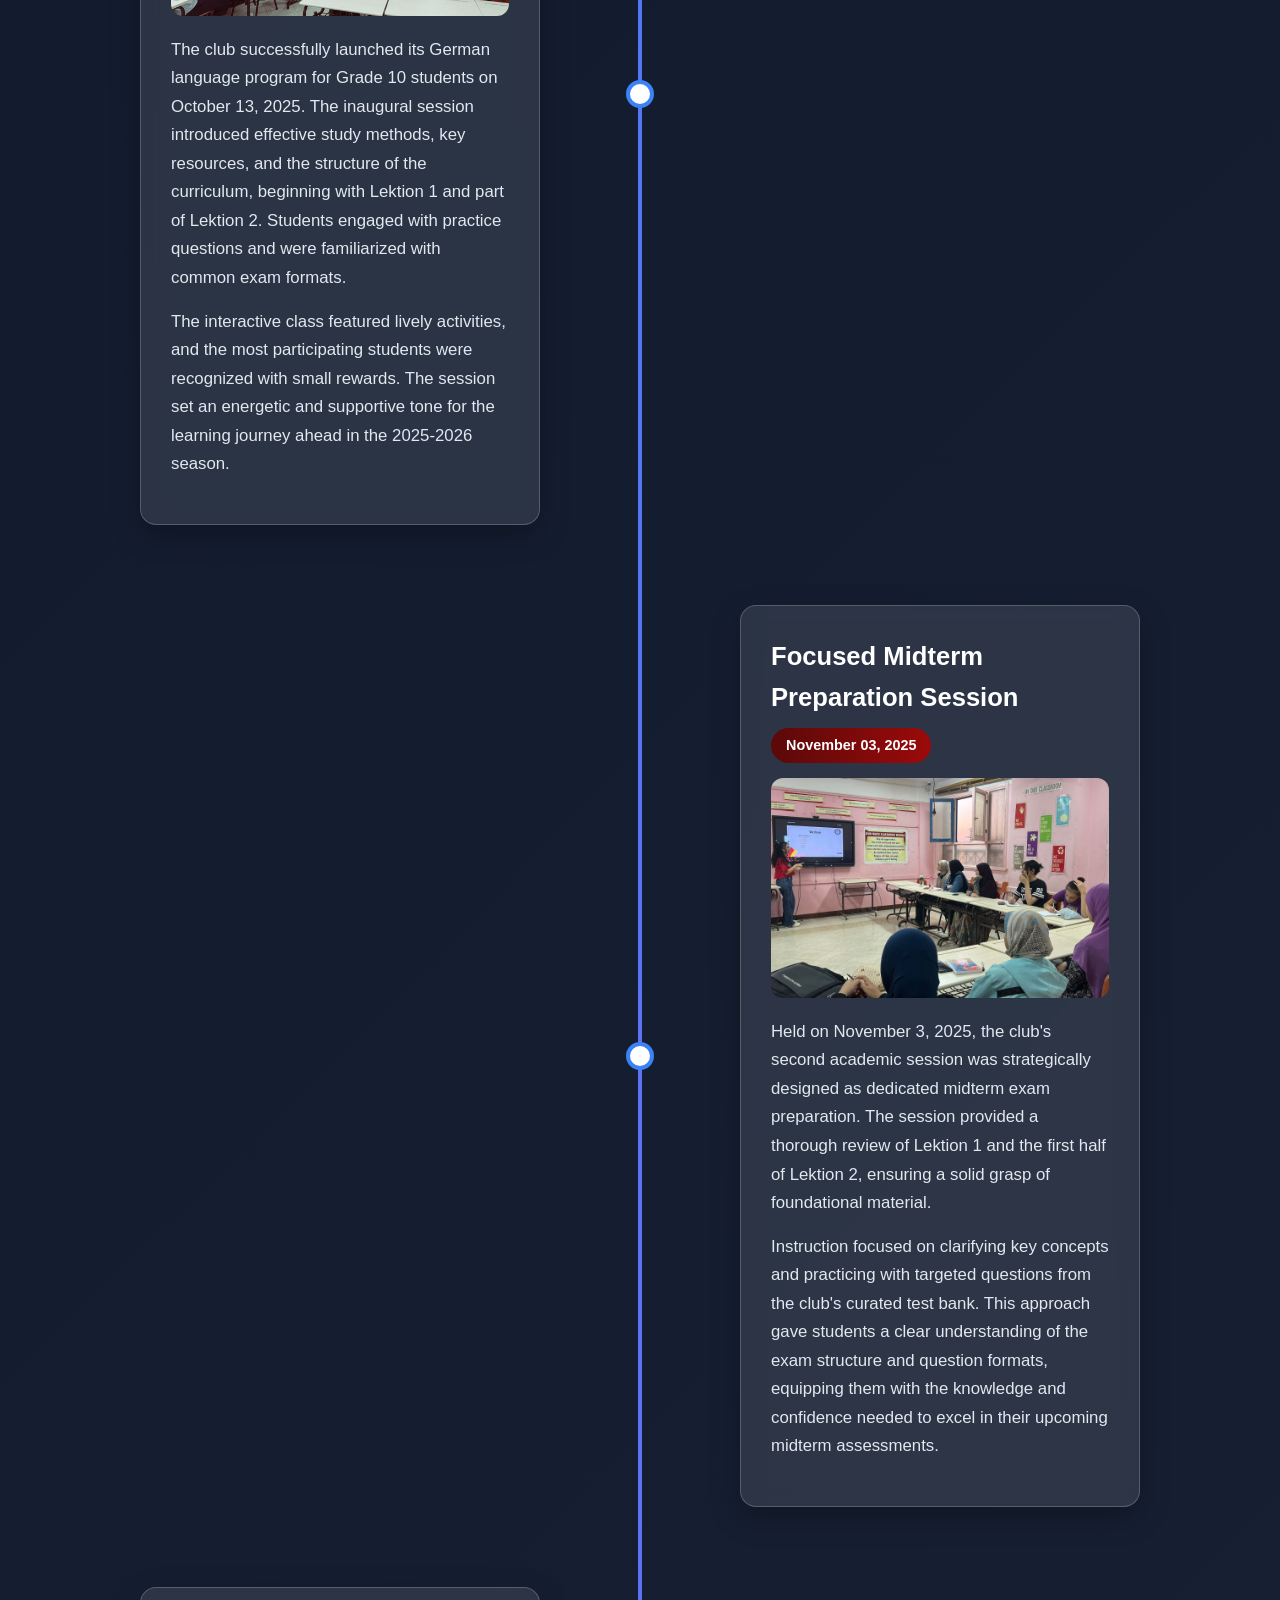
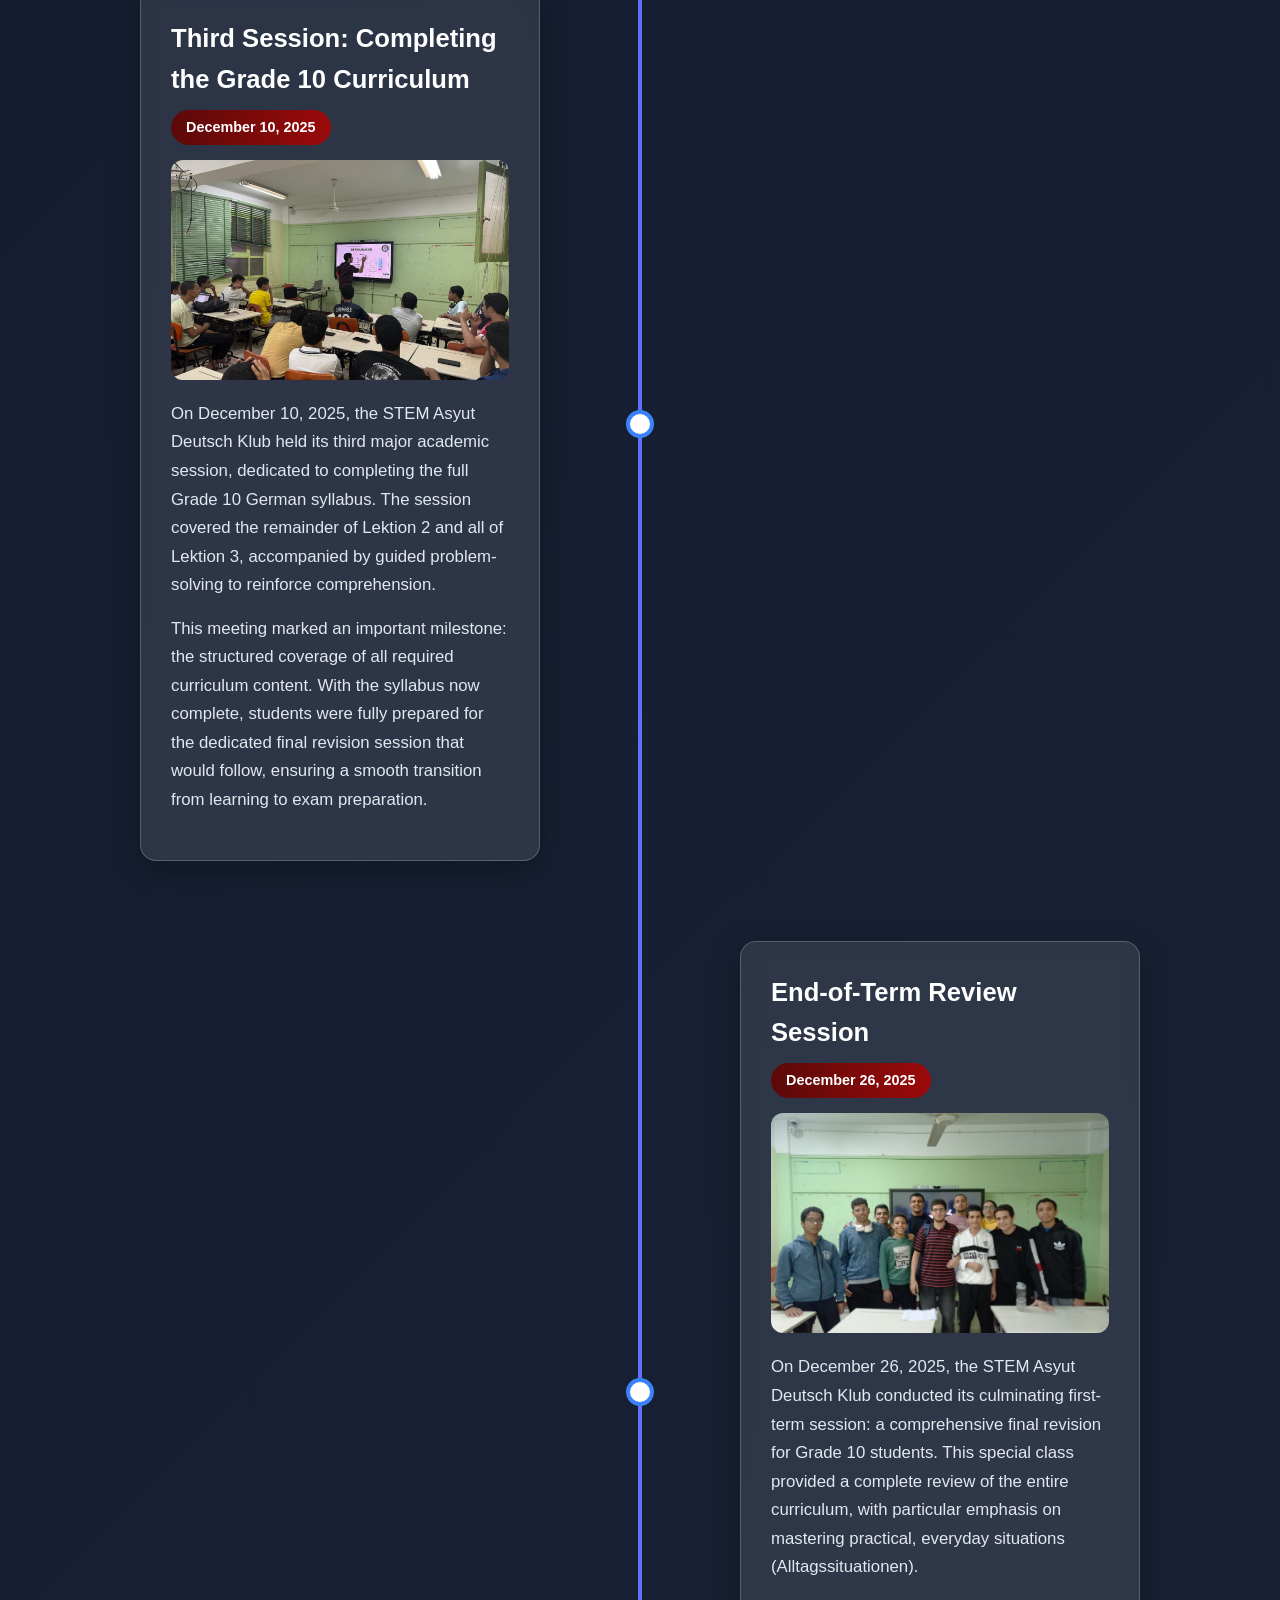
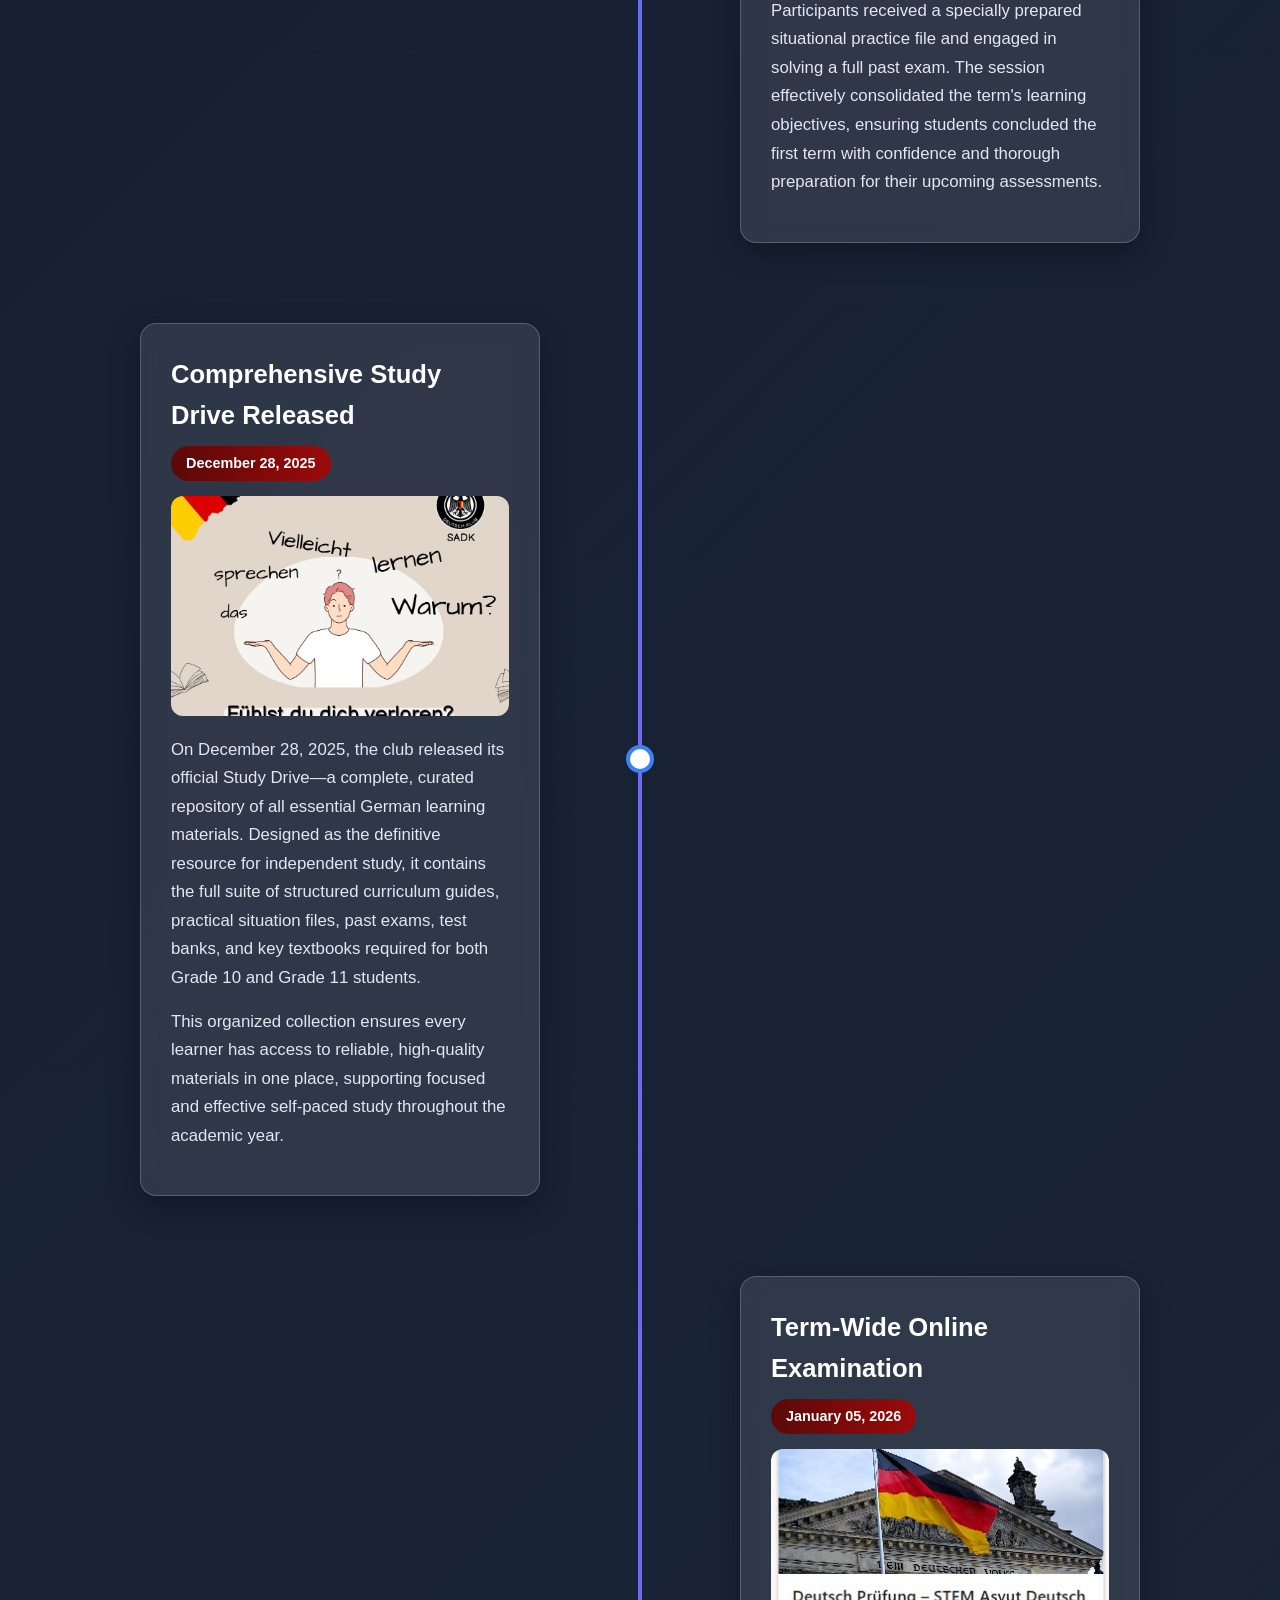
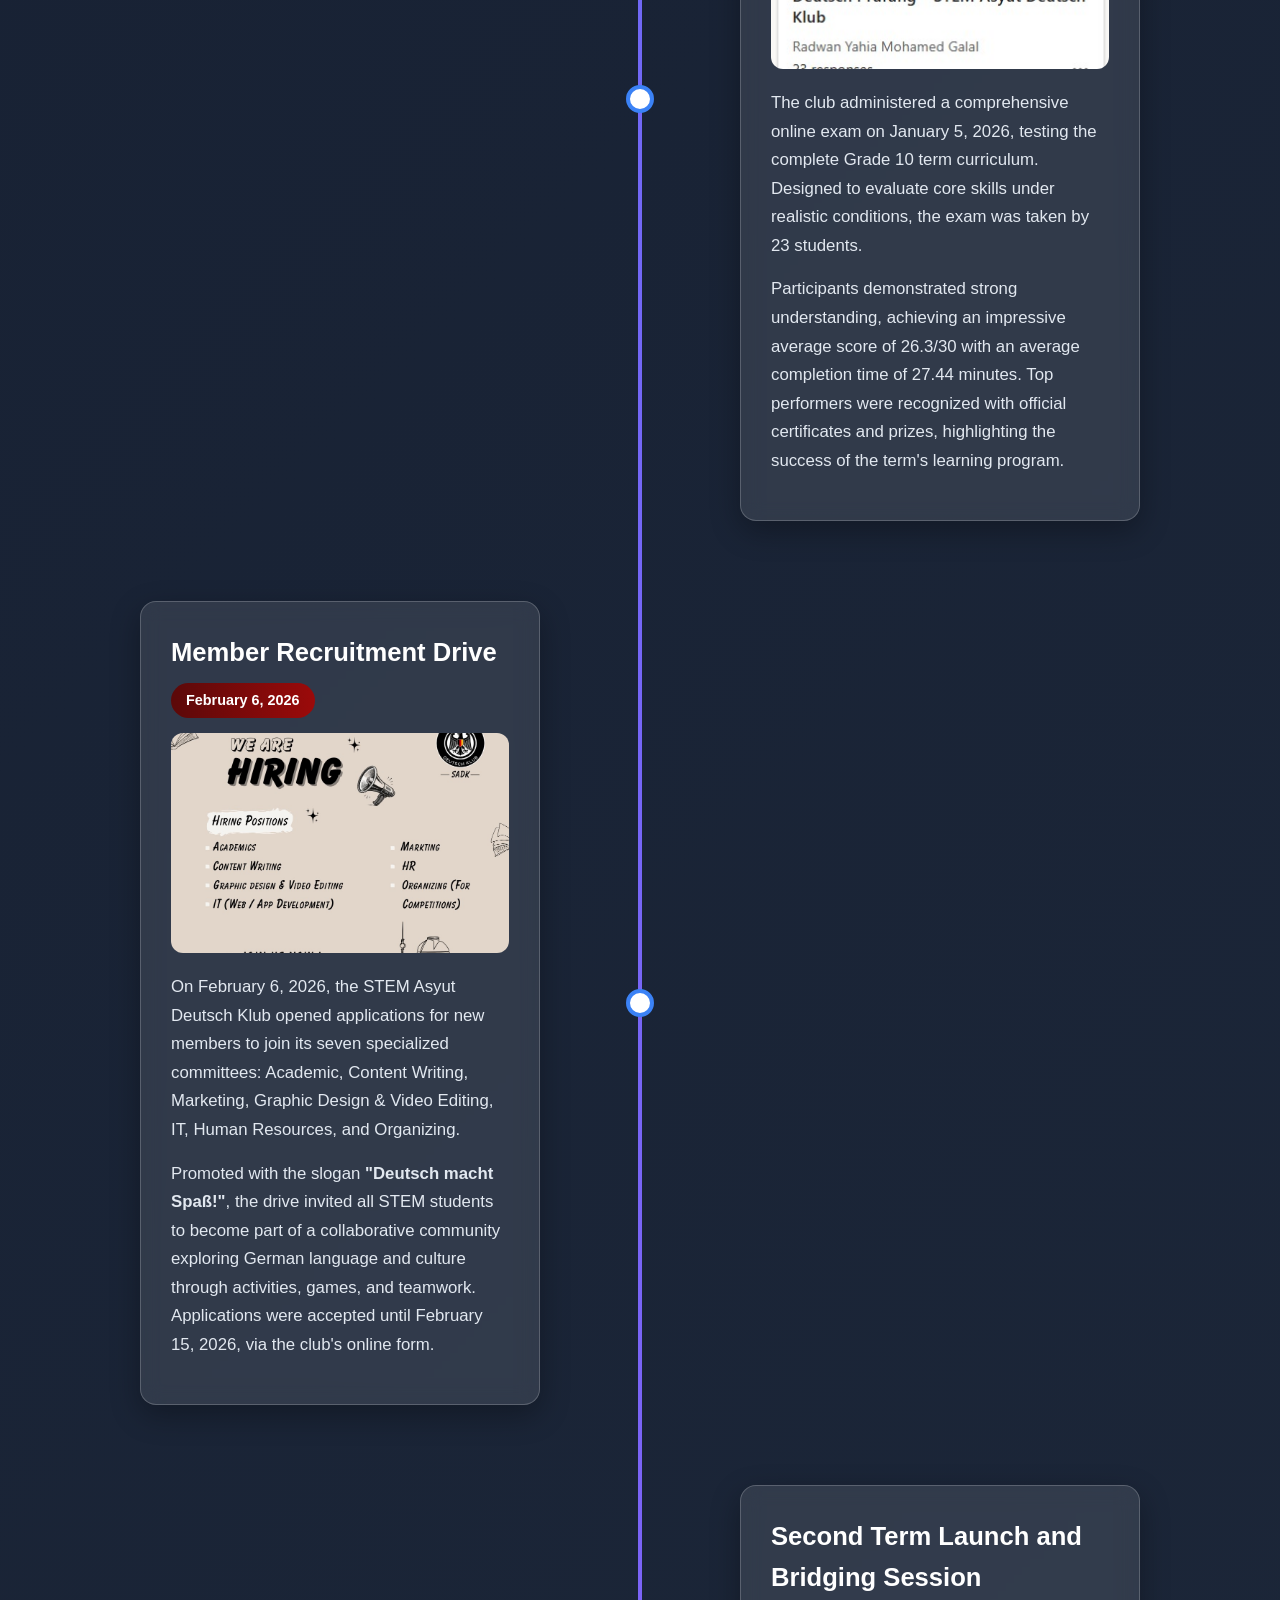
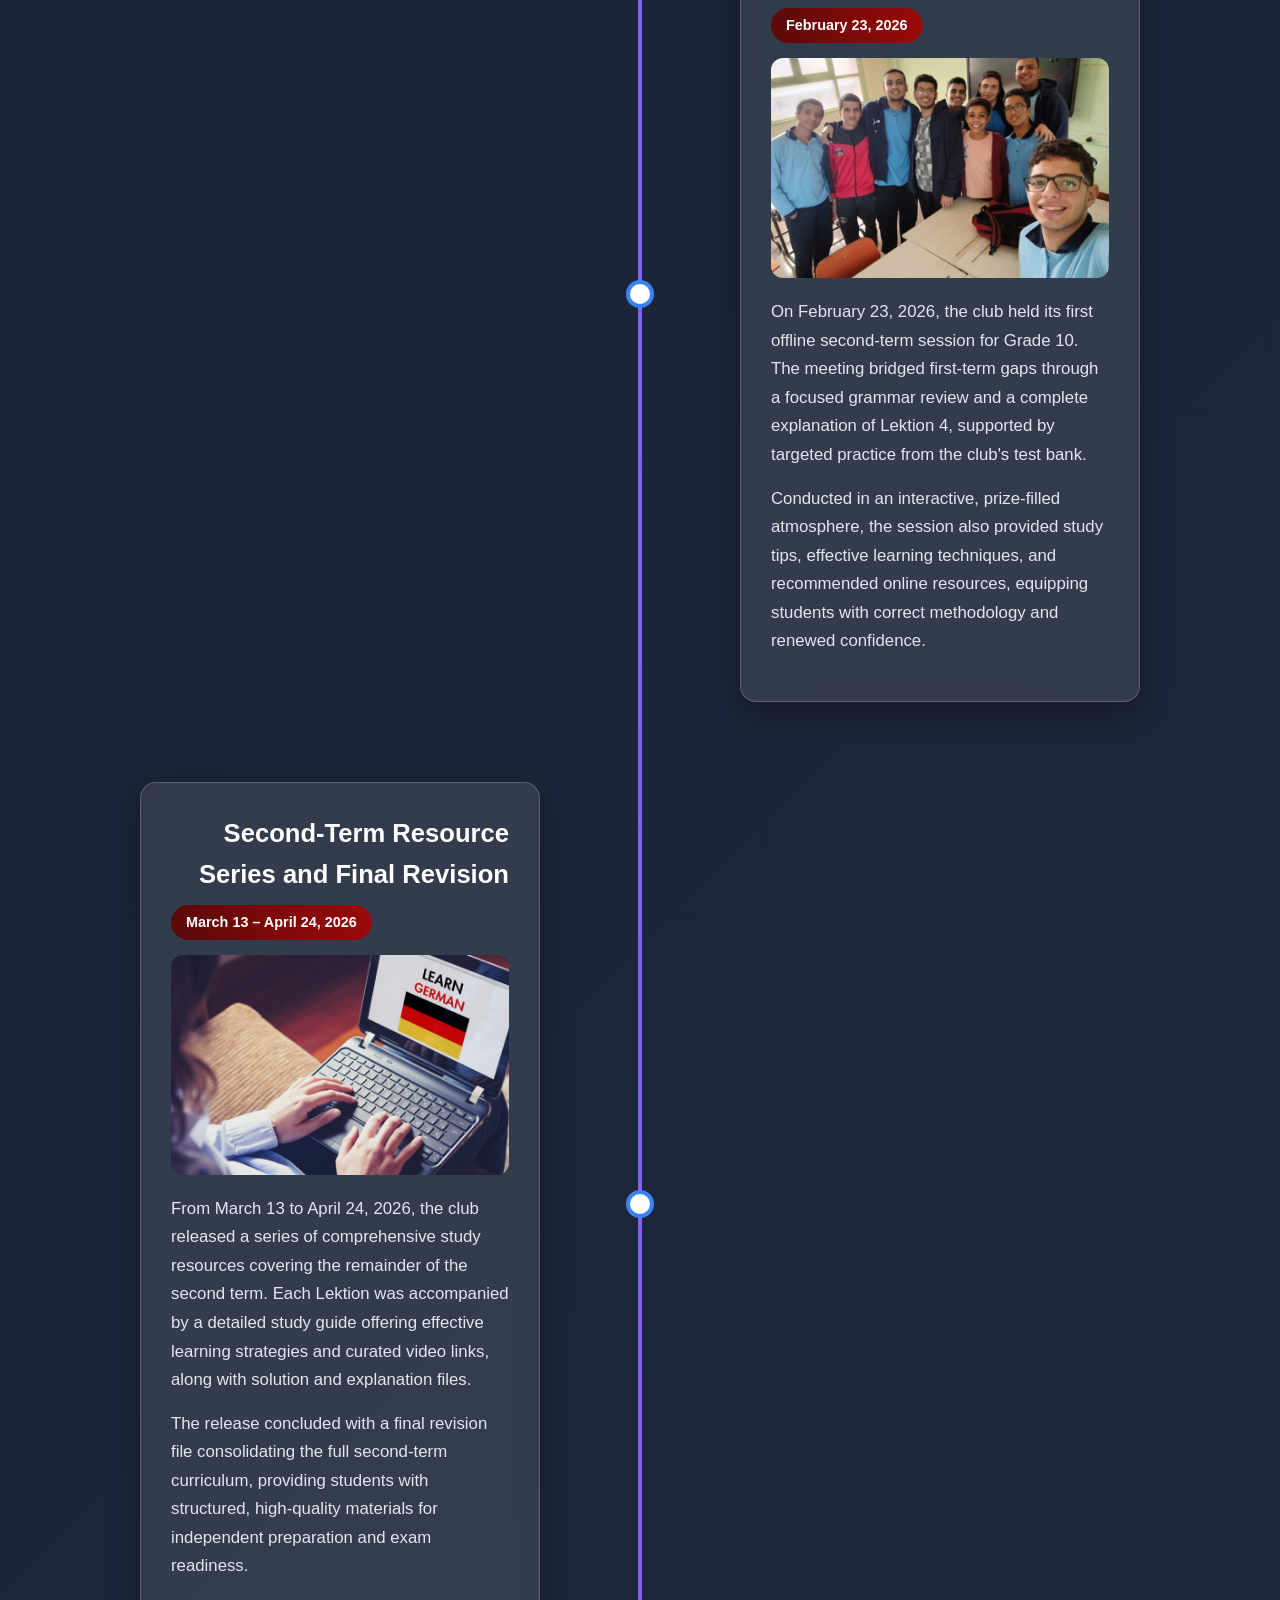
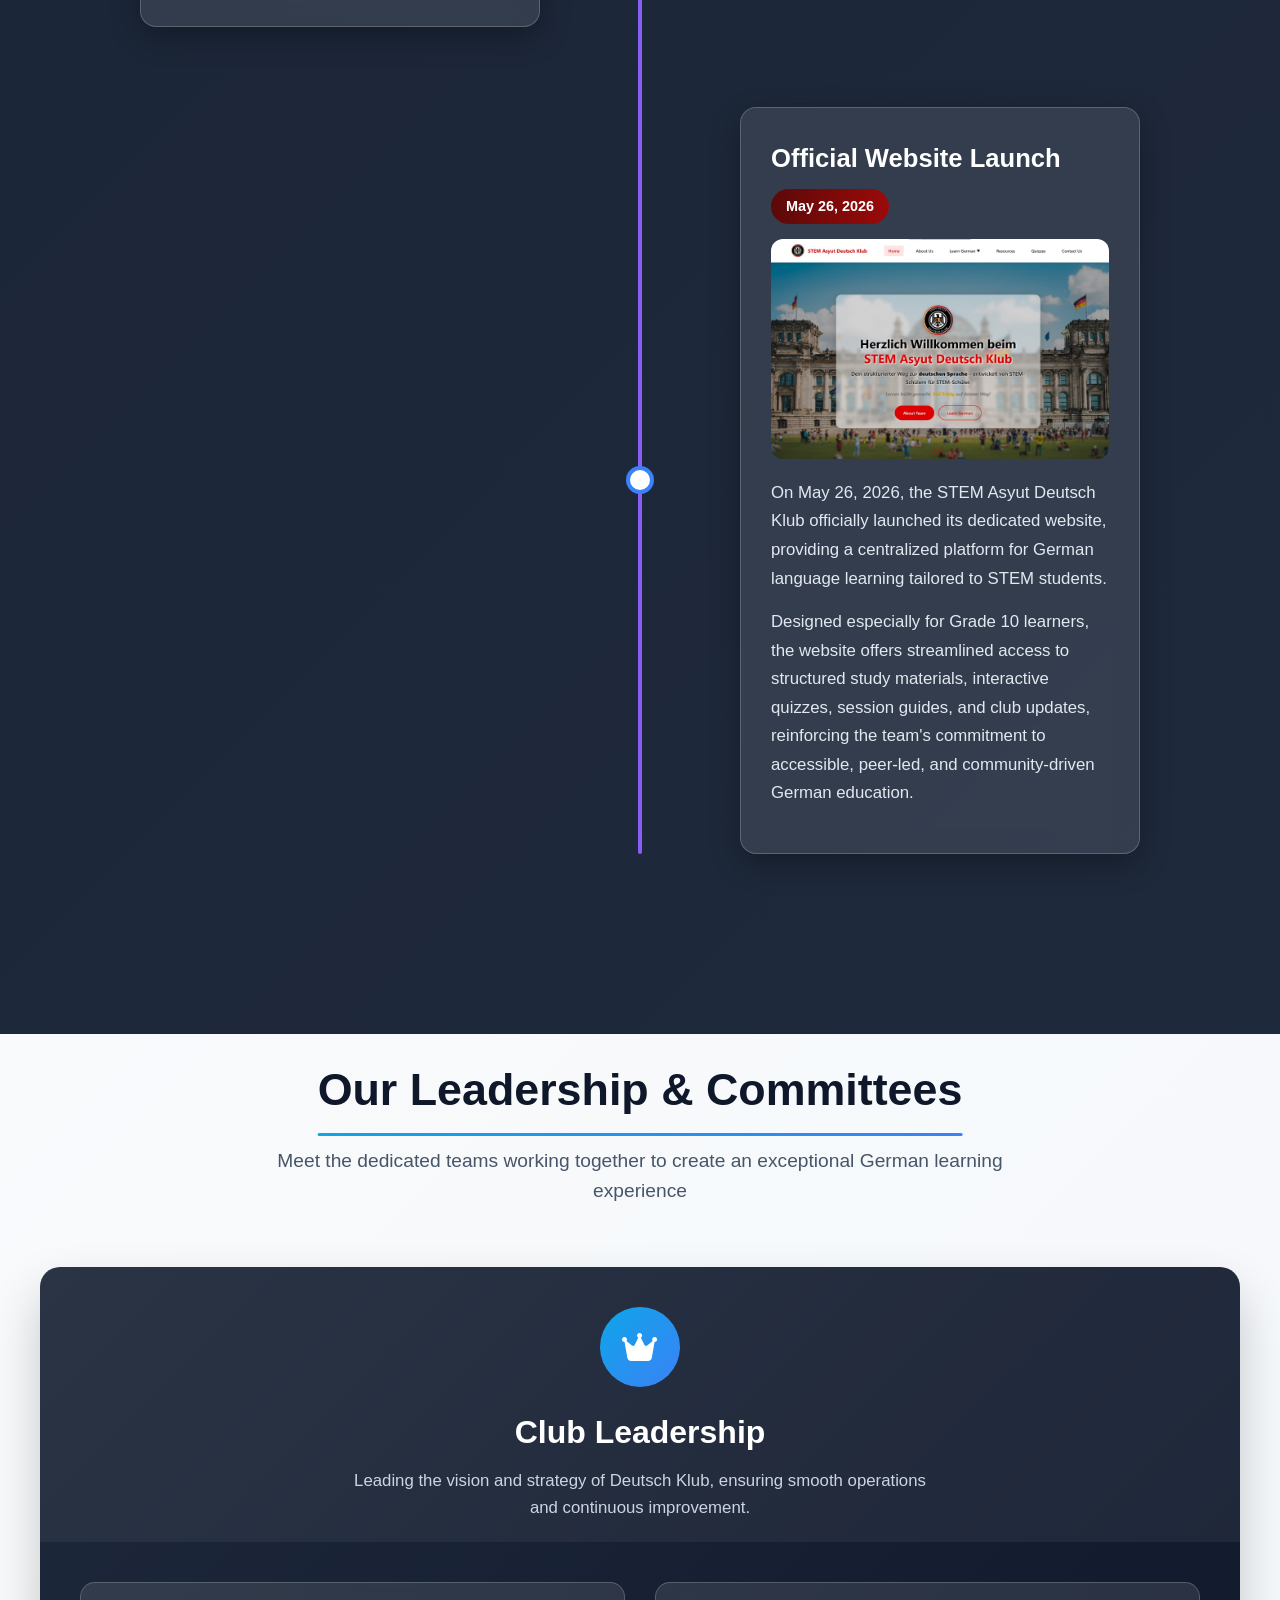
==== commit a4f7e050: "Add files via upload" ====
--- a/pages/about.html
+++ b/pages/about.html
@@ -344,6 +344,81 @@
                             </div>
                         </div>
                     </div>
+                                        <!-- Timeline Item 8: Member Recruitment Drive -->
+                    <div class="timeline-item">
+                        <div class="timeline-content">
+                            <div class="timeline-header">
+                                <h3>Member Recruitment Drive</h3>
+                                <span class="timeline-date">February 6, 2026</span>
+                            </div>
+                            
+                            <div class="timeline-image">
+                                <img src="../images/Hiring2.jpeg" alt="Member Recruitment Drive">
+                            </div>
+                            
+                            <div class="timeline-description">
+                                <p>On February 6, 2026, the STEM Asyut Deutsch Klub opened applications for new members to join its seven specialized committees: Academic, Content Writing, Marketing, Graphic Design & Video Editing, IT, Human Resources, and Organizing.</p>
+                                <p>Promoted with the slogan <strong>"Deutsch macht Spaß!"</strong>, the drive invited all STEM students to become part of a collaborative community exploring German language and culture through activities, games, and teamwork. Applications were accepted until February 15, 2026, via the club's online form.</p>
+                            </div>
+                        </div>
+                    </div>
+                    
+                    <!-- Timeline Item 9: Second Term Launch -->
+                    <div class="timeline-item">
+                        <div class="timeline-content">
+                            <div class="timeline-header">
+                                <h3>Second Term Launch and Bridging Session</h3>
+                                <span class="timeline-date">February 23, 2026</span>
+                            </div>
+                            
+                            <div class="timeline-image">
+                                <img src="../images/secondTermSession.jpeg" alt="Second Term Launch Session">
+                            </div>
+                            
+                            <div class="timeline-description">
+                                <p>On February 23, 2026, the club held its first offline second-term session for Grade 10. The meeting bridged first-term gaps through a focused grammar review and a complete explanation of Lektion 4, supported by targeted practice from the club's test bank.</p>
+                                <p>Conducted in an interactive, prize-filled atmosphere, the session also provided study tips, effective learning techniques, and recommended online resources, equipping students with correct methodology and renewed confidence.</p>
+                            </div>
+                        </div>
+                    </div>
+                    
+                    <!-- Timeline Item 10: Resource Series -->
+                    <div class="timeline-item">
+                        <div class="timeline-content">
+                            <div class="timeline-header">
+                                <h3>Second-Term Resource Series and Final Revision</h3>
+                                <span class="timeline-date">March 13 – April 24, 2026</span>
+                            </div>
+                            
+                            <div class="timeline-image">
+                                <img src="../images/secondTermFinalRevision.jpeg" alt="Second Term Resources">
+                            </div>
+                            
+                            <div class="timeline-description">
+                                <p>From March 13 to April 24, 2026, the club released a series of comprehensive study resources covering the remainder of the second term. Each Lektion was accompanied by a detailed study guide offering effective learning strategies and curated video links, along with solution and explanation files.</p>
+                                <p>The release concluded with a final revision file consolidating the full second-term curriculum, providing students with structured, high-quality materials for independent preparation and exam readiness.</p>
+                            </div>
+                        </div>
+                    </div>
+                    
+                    <!-- Timeline Item 11: Website Launch -->
+                    <div class="timeline-item">
+                        <div class="timeline-content">
+                            <div class="timeline-header">
+                                <h3>Official Website Launch</h3>
+                                <span class="timeline-date">May 26, 2026</span>
+                            </div>
+                            
+                            <div class="timeline-image">
+                                <img src="../images/website.jpg" alt="Official Website Launch">
+                            </div>
+                            
+                            <div class="timeline-description">
+                                <p>On May 26, 2026, the STEM Asyut Deutsch Klub officially launched its dedicated website, providing a centralized platform for German language learning tailored to STEM students.</p>
+                                <p>Designed especially for Grade 10 learners, the website offers streamlined access to structured study materials, interactive quizzes, session guides, and club updates, reinforcing the team's commitment to accessible, peer-led, and community-driven German education.</p>
+                            </div>
+                        </div>
+                    </div>
                 </div>
             </div>
         </section>
